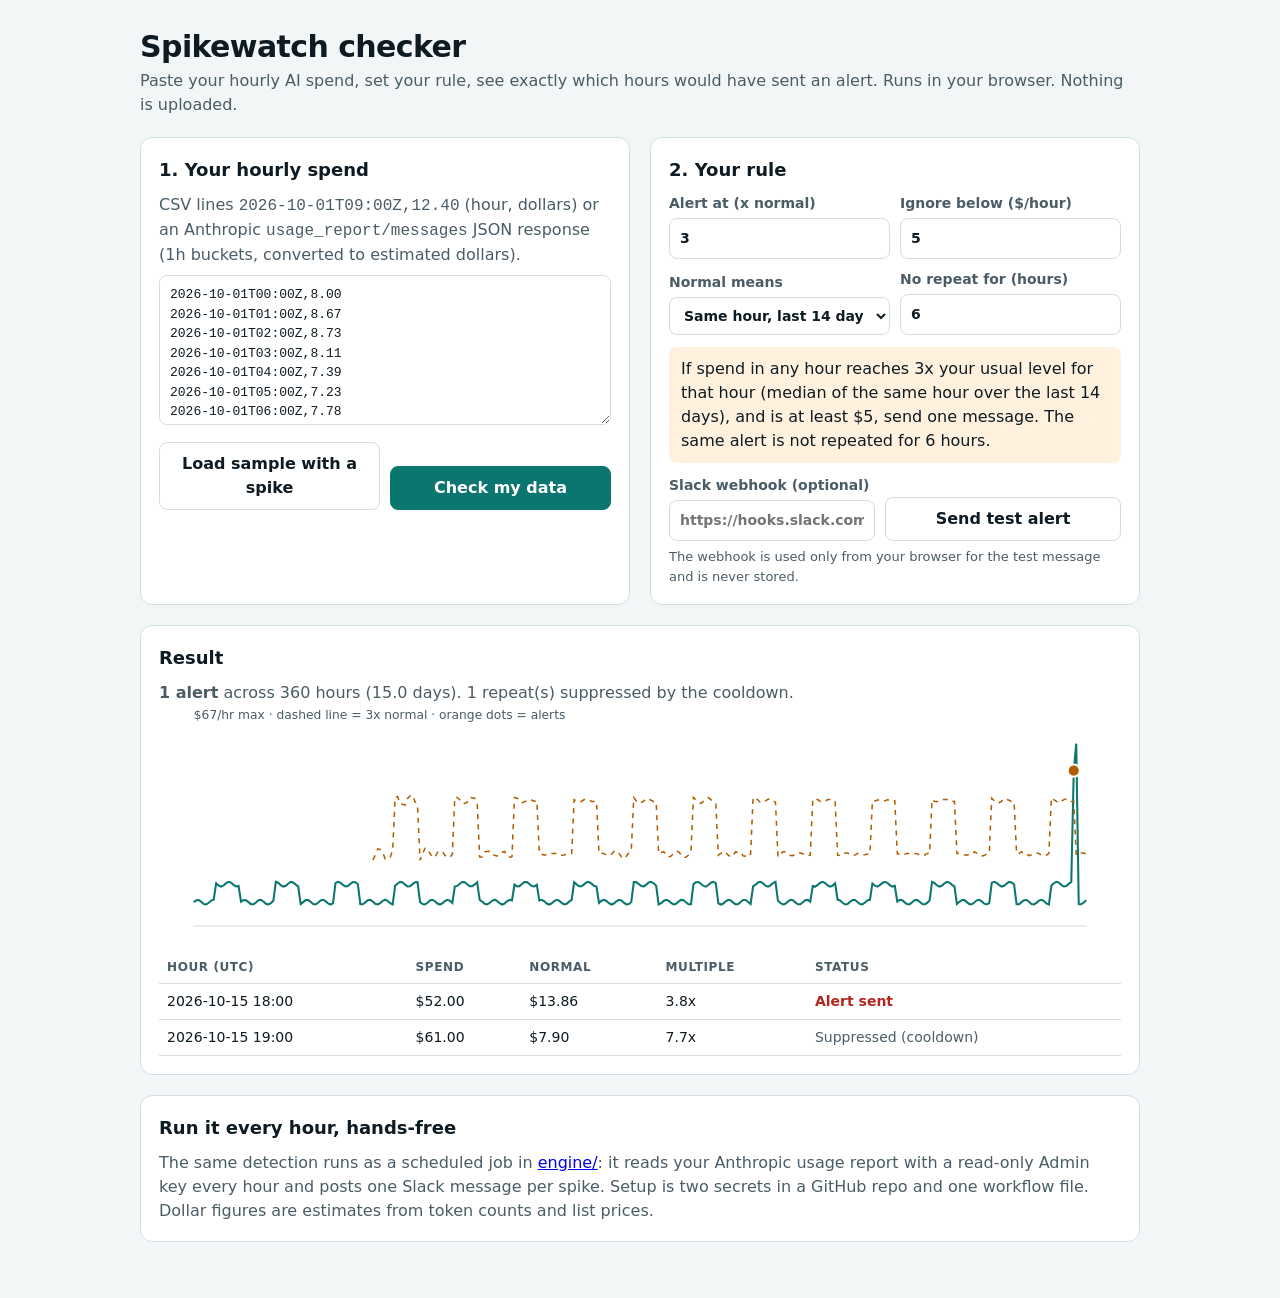
==== app/index.html @ 41490790 "Add initial HTML structure for Spikewatch checker" ====
<!doctype html><html lang="en"><head><meta charset="utf-8"><meta name="viewport" content="width=device-width,initial-scale=1">
<title>Spikewatch checker</title>
<style>
:root{--bg:#F2F6F7;--s:#fff;--ink:#0E1B22;--mut:#4A5C66;--line:#D3DEE2;--acc:#0A766F;--alr:#B25E00;--alb:#FFF1DD;--red:#B3261E}
*{box-sizing:border-box}body{margin:0;background:var(--bg);color:var(--ink);font:16px/1.5 system-ui,Segoe UI,Arial,sans-serif;padding:24px 16px 56px}
main{max-width:1000px;margin:0 auto;display:grid;gap:20px}h1{margin:0;font-size:30px;letter-spacing:-.02em}h2{margin:0 0 10px;font-size:18px}
p{margin:0}.mut{color:var(--mut)}.card{background:var(--s);border:1px solid var(--line);border-radius:12px;padding:18px}
.grid{display:grid;grid-template-columns:1fr 1fr;gap:20px}@media(max-width:760px){.grid{grid-template-columns:1fr}}
textarea,input,select{width:100%;font:inherit;padding:9px 10px;border:1px solid var(--line);border-radius:8px;background:#fff;color:var(--ink)}
textarea{height:150px;font-family:ui-monospace,Consolas,monospace;font-size:13px}label{display:grid;gap:4px;font-size:14px;color:var(--mut);font-weight:600}
.row{display:flex;gap:10px;flex-wrap:wrap;align-items:end}.row>*{flex:1;min-width:130px}
button{font:inherit;font-weight:700;padding:9px 14px;border-radius:8px;border:1px solid var(--acc);background:var(--acc);color:#fff;cursor:pointer}button.g{background:#fff;color:var(--ink);border-color:var(--line)}
.rule{background:var(--alb);border-radius:8px;padding:10px 12px}svg{width:100%;height:auto;display:block}
table{border-collapse:collapse;width:100%;font-size:14px}th,td{text-align:left;padding:7px 8px;border-bottom:1px solid var(--line)}th{color:var(--mut);font-size:12px;text-transform:uppercase;letter-spacing:.05em}.tw{overflow-x:auto}
.ok{color:var(--acc);font-weight:700}.bad{color:var(--red);font-weight:700}
</style></head><body><main>
<div><h1>Spikewatch checker</h1><p class="mut">Paste your hourly AI spend, set your rule, see exactly which hours would have sent an alert. Runs in your browser. Nothing is uploaded.</p></div>
<div class="grid">
<section class="card"><h2>1. Your hourly spend</h2>
<p class="mut" style="margin-bottom:8px">CSV lines <code>2026-10-01T09:00Z,12.40</code> (hour, dollars) or an Anthropic <code>usage_report/messages</code> JSON response (1h buckets, converted to estimated dollars).</p>
<textarea id="data" spellcheck="false"></textarea>
<div class="row" style="margin-top:10px"><button id="sample" class="g">Load sample with a spike</button><button id="run">Check my data</button></div><p id="msg" class="mut" style="margin-top:8px"></p></section>
<section class="card"><h2>2. Your rule</h2><div class="row">
<label>Alert at (x normal)<input id="mult" type="number" min="2" max="6" step="0.5" value="3"></label>
<label>Ignore below ($/hour)<input id="floor" type="number" min="0" step="1" value="5"></label></div>
<div class="row" style="margin-top:10px"><label>Normal means<select id="mode"><option value="sameHour">Same hour, last 14 days</option><option value="trailing24">Trailing 24 hours</option></select></label>
<label>No repeat for (hours)<input id="cool" type="number" min="1" max="48" value="6"></label></div>
<p id="rule" class="rule" style="margin-top:12px"></p>
<div class="row" style="margin-top:12px"><label>Slack webhook (optional)<input id="hook" placeholder="https://hooks.slack.com/services/..." autocomplete="off"></label><button id="test" class="g">Send test alert</button></div>
<p class="mut" style="font-size:13px;margin-top:6px">The webhook is used only from your browser for the test message and is never stored.</p><p id="hmsg" class="mut"></p></section></div>
<section class="card"><h2>Result</h2><p id="sum" class="mut">Load the sample or paste data to see the result.</p><div id="chart"></div><div class="tw"><table id="tbl"></table></div></section>
<section class="card"><h2>Run it every hour, hands-free</h2><p class="mut">The same detection runs as a scheduled job in <a href="https://github.com/shantanupatil-debug/spikewatch/tree/main/engine">engine/</a>: it reads your Anthropic usage report with a read-only Admin key every hour and posts one Slack message per spike. Setup is two secrets in a GitHub repo and one workflow file. Dollar figures are estimates from token counts and list prices.</p></section>
</main>
<script type="module">
import {detect,plainRule,alertText,usageToPoints} from "../engine/detect.mjs";
const $=id=>document.getElementById(id);
function sample(){const H=3600000,t0=Date.UTC(2026,9,1);const L=[];for(let i=0;i<15*24;i++){const h=i%24;let v=8+(h>=9&&h<=18?6:0)+Math.sin(i)*0.8;if(i===15*24-6)v=52;if(i===15*24-5)v=61;L.push(new Date(t0+i*H).toISOString().slice(0,16)+"Z,"+v.toFixed(2))}return L.join("\n")}
function parse(txt){txt=txt.trim();if(txt[0]==="{"||txt[0]==="["){const j=JSON.parse(txt);return usageToPoints(j.data?j:{data:j})}
 return txt.split(/\r?\n/).map(l=>l.trim()).filter(l=>/^\d/.test(l)).map(l=>{const [a,b]=l.split(/[,;\t]/);const t=Date.parse(a.trim());const v=parseFloat(b);if(isNaN(t)||isNaN(v))throw new Error("Cannot read line: "+l);return{t:Math.floor(t/3600000)*3600000,v}}).sort((x,y)=>x.t-y.t)}
const opts=()=>({mult:+$("mult").value||3,floor:+$("floor").value||0,mode:$("mode").value,cooldownH:+$("cool").value||6});
let rows=[];
function chart(){const W=940,H=240,p=34;if(!rows.length){$("chart").innerHTML="";return}
 const mx=Math.max(...rows.map(r=>r.v),1)*1.1,x=i=>p+i*(W-2*p)/Math.max(rows.length-1,1),y=v=>H-24-v/mx*(H-44);
 let s=`<svg viewBox="0 0 ${W} ${H}" role="img" aria-label="Hourly spend with alert hours marked"><line x1="${p}" y1="${H-24}" x2="${W-p}" y2="${H-24}" stroke="#D3DEE2"/>`;
 s+=`<polyline fill="none" stroke="#0A766F" stroke-width="2" points="${rows.map((r,i)=>x(i)+","+y(r.v)).join(" ")}"/>`;
 const bl=rows.map((r,i)=>r.baseline!==null?x(i)+","+y(r.baseline*opts().mult):null).filter(Boolean);if(bl.length)s+=`<polyline fill="none" stroke="#B25E00" stroke-dasharray="5 5" stroke-width="1.5" points="${bl.join(" ")}"/>`;
 rows.forEach((r,i)=>{if(r.alert)s+=`<circle cx="${x(i)}" cy="${y(r.v)}" r="6" fill="#B25E00" stroke="#fff" stroke-width="2"/>`});
 s+=`<text x="${p}" y="14" font-size="12" fill="#4A5C66">$${mx.toFixed(0)}/hr max · dashed line = ${opts().mult}x normal · orange dots = alerts</text>`;
 $("chart").innerHTML=s+"</svg>"}
function run(){try{const pts=parse($("data").value);if(pts.length<30)throw new Error("Need at least 30 hourly points (about 2 days). 14 days gives the best baseline.");
 const o=opts();rows=detect(pts,o);const al=rows.filter(r=>r.alert);
 $("sum").innerHTML=`<b>${al.length} alert${al.length===1?"":"s"}</b> across ${rows.length} hours (${(rows.length/24).toFixed(1)} days). ${rows.filter(r=>r.suppressed).length} repeat(s) suppressed by the cooldown.`;
 $("msg").textContent="";chart();
 $("tbl").innerHTML="<tr><th>Hour (UTC)</th><th>Spend</th><th>Normal</th><th>Multiple</th><th>Status</th></tr>"+(al.concat(rows.filter(r=>r.suppressed)).sort((a,b)=>a.t-b.t).map(r=>`<tr><td>${new Date(r.t).toISOString().slice(0,13).replace("T"," ")}:00</td><td>$${r.v.toFixed(2)}</td><td>$${r.baseline.toFixed(2)}</td><td>${r.ratio.toFixed(1)}x</td><td class="${r.alert?"bad":"mut"}">${r.alert?"Alert sent":"Suppressed (cooldown)"}</td></tr>`).join("")||"<tr><td colspan=5 class=ok>No spikes. Nothing would have been sent.</td></tr>");
 window.__last=al[al.length-1]||null}catch(e){$("msg").innerHTML='<span class="bad">'+e.message+"</span>"}}
function rule(){$("rule").textContent=plainRule(opts())}
$("sample").onclick=()=>{$("data").value=sample();run()};$("run").onclick=run;
["mult","floor","mode","cool"].forEach(id=>$(id).addEventListener("input",()=>{rule();if($("data").value.trim())run()}));
$("test").onclick=async()=>{const u=$("hook").value.trim();if(!/^https:\/\/hooks\.slack\.com\//.test(u)){$("hmsg").innerHTML='<span class="bad">Paste a Slack webhook URL that starts with https://hooks.slack.com/</span>';return}
 const r=window.__last||{t:Date.now(),v:41,baseline:12,ratio:41/12};const text="[TEST] "+alertText(r,opts());
 try{await fetch(u,{method:"POST",mode:"no-cors",headers:{"content-type":"text/plain"},body:JSON.stringify({text})});$("hmsg").innerHTML='<span class="ok">Test sent. Check your Slack channel.</span>'}catch(e){$("hmsg").innerHTML='<span class="bad">Could not send: '+e.message+"</span>"}};
rule();$("data").value=sample();run();
</script></body></html>
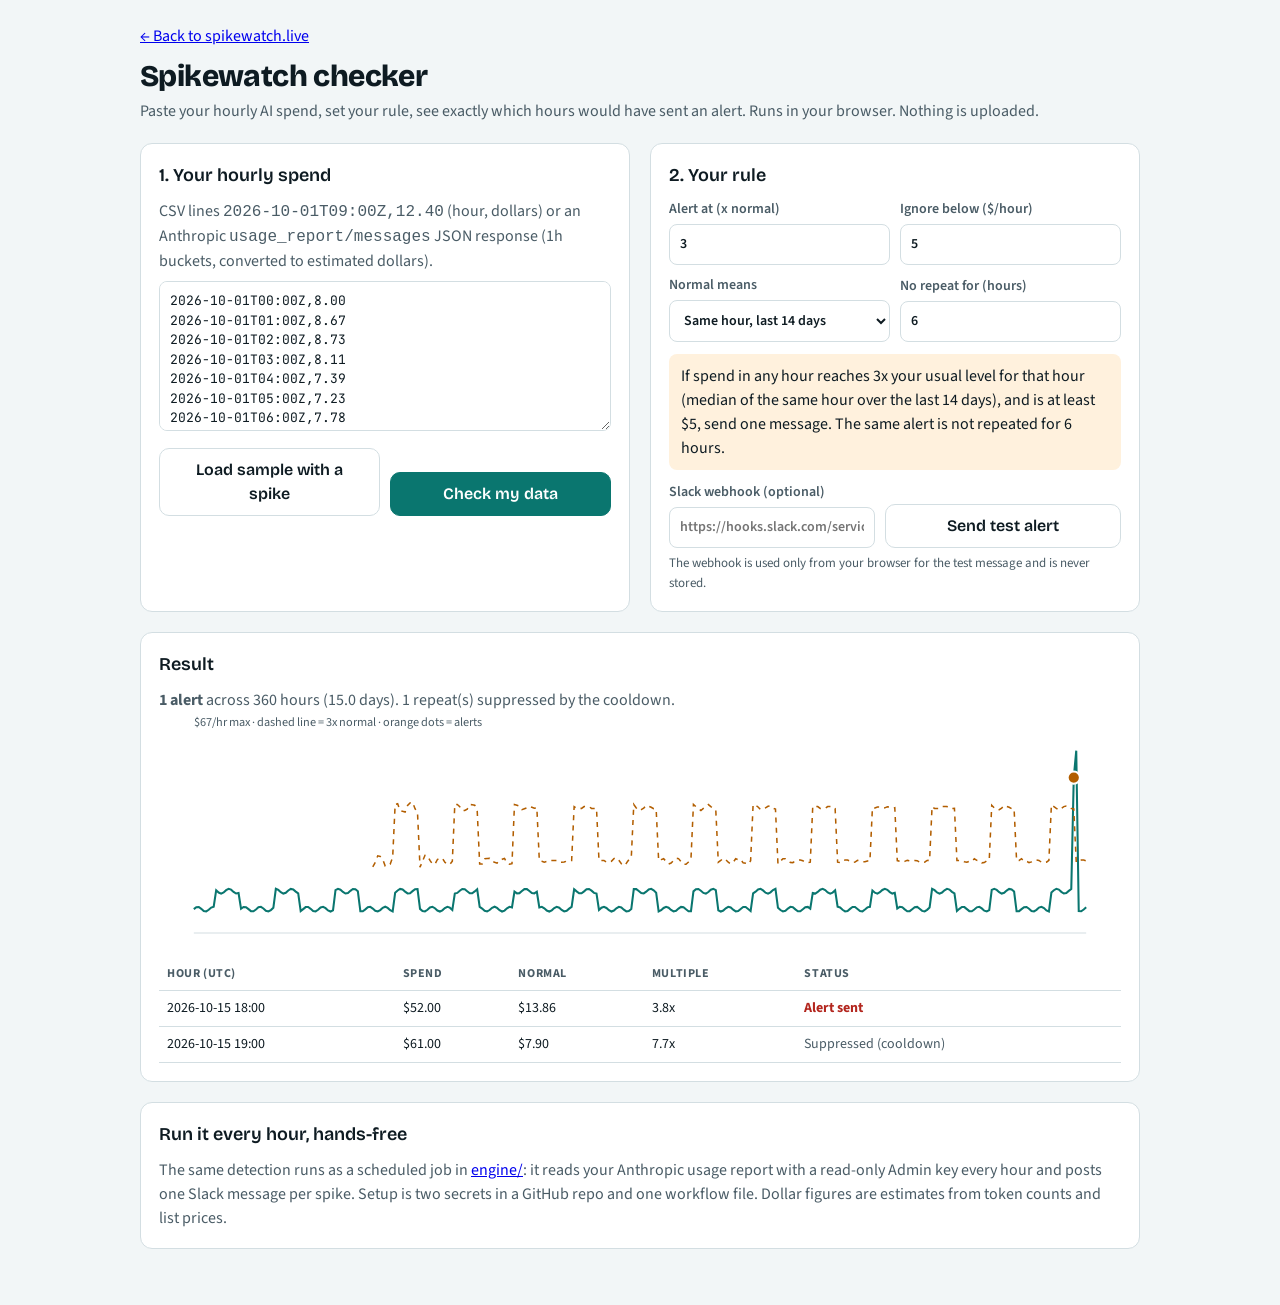
==== commit aed7755d: "Rename index.html.txt to app/index.html" ====
--- a/app/index.html
+++ b/app/index.html
@@ -1,20 +1,23 @@
 <!doctype html><html lang="en"><head><meta charset="utf-8"><meta name="viewport" content="width=device-width,initial-scale=1">
 <title>Spikewatch checker</title>
+<link rel="icon" href="data:image/svg+xml,%3Csvg xmlns='http://www.w3.org/2000/svg' viewBox='0 0 32 32'%3E%3Crect width='32' height='32' rx='7' fill='%230A766F'/%3E%3Cpolyline points='6,22 12,21 16,20 19,14 22,9 26,7' fill='none' stroke='white' stroke-width='2.5' stroke-linecap='round' stroke-linejoin='round'/%3E%3Ccircle cx='22' cy='9' r='2.6' fill='%23F2B24D'/%3E%3C/svg%3E">
+<link rel="preconnect" href="https://fonts.googleapis.com">
+<link rel="stylesheet" href="https://fonts.googleapis.com/css2?family=Bricolage+Grotesque:opsz,wght@12..96,600;12..96,800&family=Source+Sans+3:wght@400;600&family=JetBrains+Mono:wght@500&display=swap">
 <style>
 :root{--bg:#F2F6F7;--s:#fff;--ink:#0E1B22;--mut:#4A5C66;--line:#D3DEE2;--acc:#0A766F;--alr:#B25E00;--alb:#FFF1DD;--red:#B3261E}
-*{box-sizing:border-box}body{margin:0;background:var(--bg);color:var(--ink);font:16px/1.5 system-ui,Segoe UI,Arial,sans-serif;padding:24px 16px 56px}
-main{max-width:1000px;margin:0 auto;display:grid;gap:20px}h1{margin:0;font-size:30px;letter-spacing:-.02em}h2{margin:0 0 10px;font-size:18px}
+*{box-sizing:border-box}body{margin:0;background:var(--bg);color:var(--ink);font:16px/1.5 'Source Sans 3',system-ui,Segoe UI,Arial,sans-serif;padding:24px 16px 56px}
+main{max-width:1000px;margin:0 auto;display:grid;gap:20px}h1{margin:0;font-size:30px;letter-spacing:-.02em;font-family:'Bricolage Grotesque',system-ui,sans-serif;font-weight:800}h2{margin:0 0 10px;font-size:18px;font-family:'Bricolage Grotesque',system-ui,sans-serif;font-weight:600}
 p{margin:0}.mut{color:var(--mut)}.card{background:var(--s);border:1px solid var(--line);border-radius:12px;padding:18px}
 .grid{display:grid;grid-template-columns:1fr 1fr;gap:20px}@media(max-width:760px){.grid{grid-template-columns:1fr}}
 textarea,input,select{width:100%;font:inherit;padding:9px 10px;border:1px solid var(--line);border-radius:8px;background:#fff;color:var(--ink)}
-textarea{height:150px;font-family:ui-monospace,Consolas,monospace;font-size:13px}label{display:grid;gap:4px;font-size:14px;color:var(--mut);font-weight:600}
+textarea{height:150px;font-family:'JetBrains Mono',ui-monospace,Consolas,monospace;font-size:13px}label{display:grid;gap:4px;font-size:14px;color:var(--mut);font-weight:600}
 .row{display:flex;gap:10px;flex-wrap:wrap;align-items:end}.row>*{flex:1;min-width:130px}
-button{font:inherit;font-weight:700;padding:9px 14px;border-radius:8px;border:1px solid var(--acc);background:var(--acc);color:#fff;cursor:pointer}button.g{background:#fff;color:var(--ink);border-color:var(--line)}
+button{font:inherit;font-weight:600;font-family:'Bricolage Grotesque',system-ui,sans-serif;padding:9px 14px;border-radius:10px;border:1px solid var(--acc);background:var(--acc);color:#fff;cursor:pointer}button.g{background:#fff;color:var(--ink);border-color:var(--line)}
 .rule{background:var(--alb);border-radius:8px;padding:10px 12px}svg{width:100%;height:auto;display:block}
 table{border-collapse:collapse;width:100%;font-size:14px}th,td{text-align:left;padding:7px 8px;border-bottom:1px solid var(--line)}th{color:var(--mut);font-size:12px;text-transform:uppercase;letter-spacing:.05em}.tw{overflow-x:auto}
 .ok{color:var(--acc);font-weight:700}.bad{color:var(--red);font-weight:700}
 </style></head><body><main>
-<div><h1>Spikewatch checker</h1><p class="mut">Paste your hourly AI spend, set your rule, see exactly which hours would have sent an alert. Runs in your browser. Nothing is uploaded.</p></div>
+<div><p class="mut" style="margin-bottom:6px"><a href="/">&larr; Back to spikewatch.live</a></p><h1>Spikewatch checker</h1><p class="mut">Paste your hourly AI spend, set your rule, see exactly which hours would have sent an alert. Runs in your browser. Nothing is uploaded.</p></div>
 <div class="grid">
 <section class="card"><h2>1. Your hourly spend</h2>
 <p class="mut" style="margin-bottom:8px">CSV lines <code>2026-10-01T09:00Z,12.40</code> (hour, dollars) or an Anthropic <code>usage_report/messages</code> JSON response (1h buckets, converted to estimated dollars).</p>
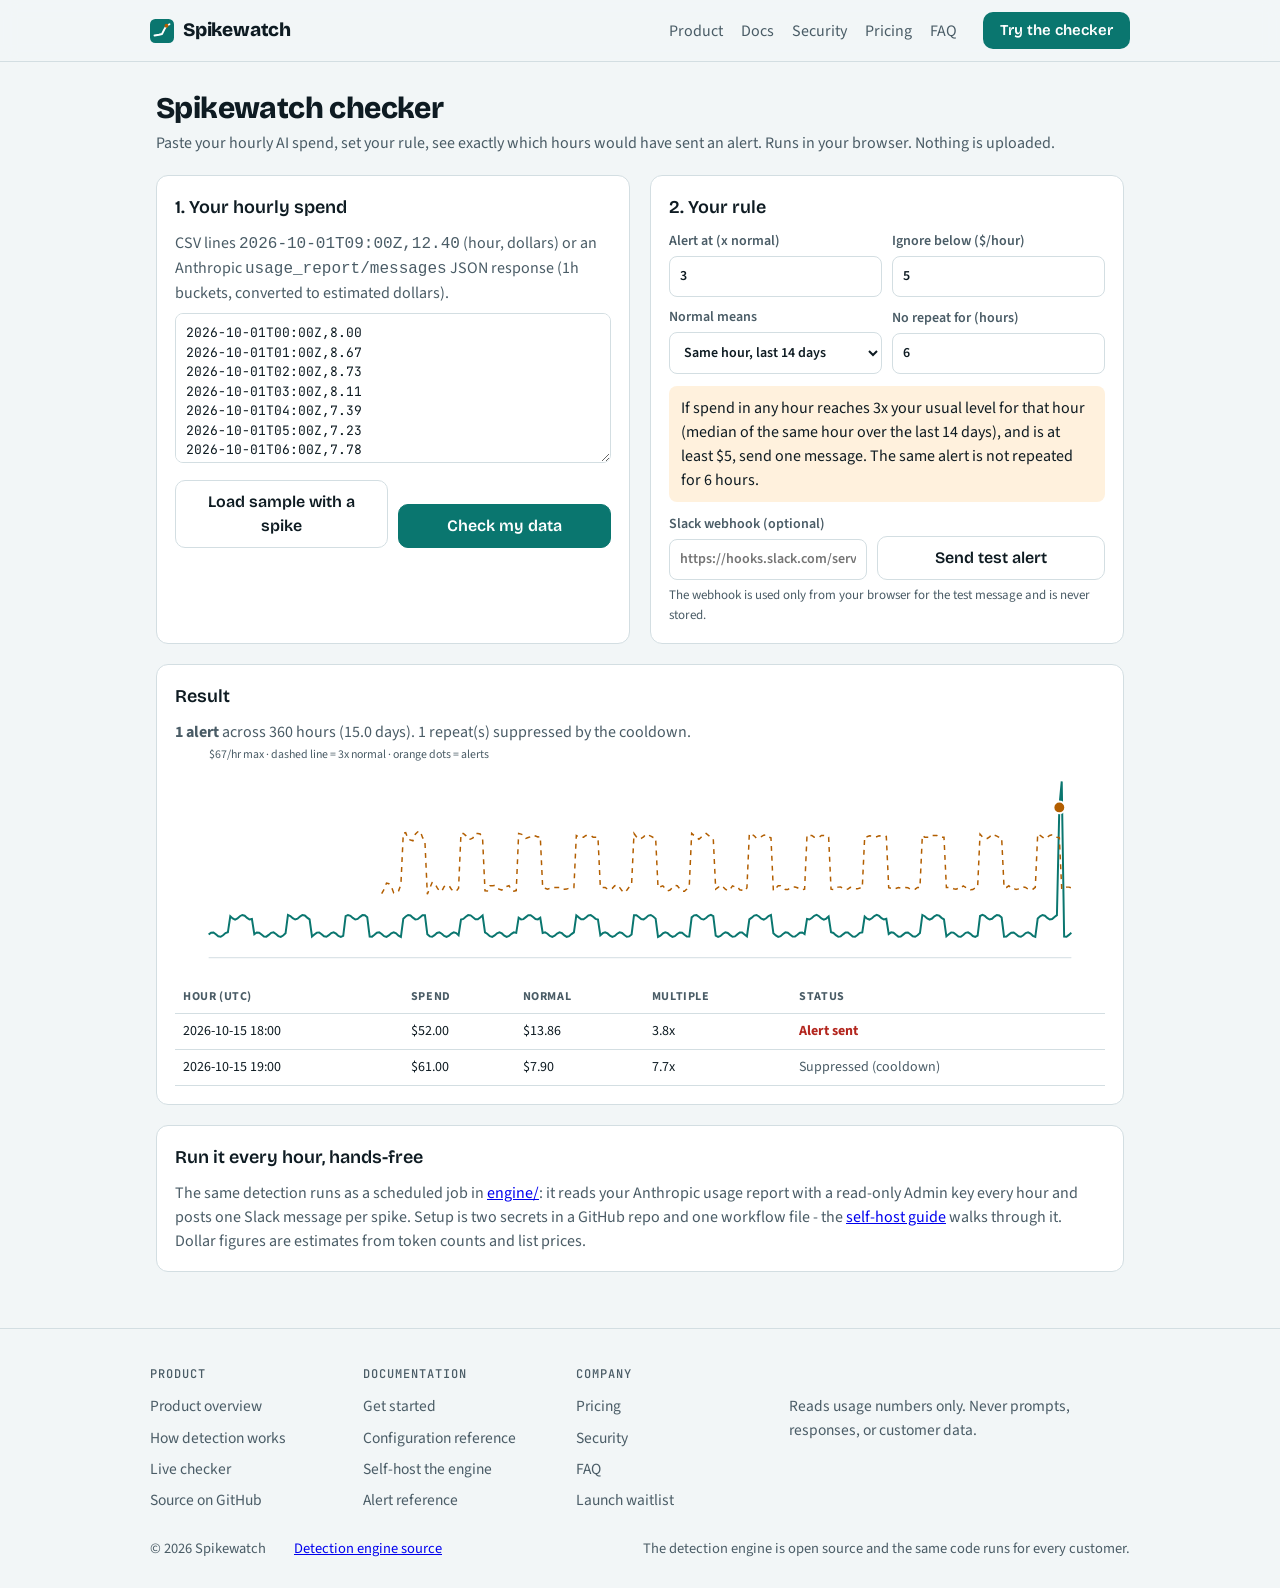
==== commit 2edabe8e: "Add files via upload" ====
--- a/app/index.html
+++ b/app/index.html
@@ -1,12 +1,13 @@
 <!doctype html><html lang="en"><head><meta charset="utf-8"><meta name="viewport" content="width=device-width,initial-scale=1">
 <title>Spikewatch checker</title>
+<script>(function(c,l,a,r,i,t,y){c[a]=c[a]||function(){(c[a].q=c[a].q||[]).push(arguments)};t=l.createElement(r);t.async=1;t.src="https://www.clarity.ms/tag/"+i;y=l.getElementsByTagName(r)[0];y.parentNode.insertBefore(t,y);})(window,document,"clarity","script","yyytszxnjq");</script>
 <link rel="icon" href="data:image/svg+xml,%3Csvg xmlns='http://www.w3.org/2000/svg' viewBox='0 0 32 32'%3E%3Crect width='32' height='32' rx='7' fill='%230A766F'/%3E%3Cpolyline points='6,22 12,21 16,20 19,14 22,9 26,7' fill='none' stroke='white' stroke-width='2.5' stroke-linecap='round' stroke-linejoin='round'/%3E%3Ccircle cx='22' cy='9' r='2.6' fill='%23F2B24D'/%3E%3C/svg%3E">
 <link rel="preconnect" href="https://fonts.googleapis.com">
 <link rel="stylesheet" href="https://fonts.googleapis.com/css2?family=Bricolage+Grotesque:opsz,wght@12..96,600;12..96,800&family=Source+Sans+3:wght@400;600&family=JetBrains+Mono:wght@500&display=swap">
 <style>
 :root{--bg:#F2F6F7;--s:#fff;--ink:#0E1B22;--mut:#4A5C66;--line:#D3DEE2;--acc:#0A766F;--alr:#B25E00;--alb:#FFF1DD;--red:#B3261E}
-*{box-sizing:border-box}body{margin:0;background:var(--bg);color:var(--ink);font:16px/1.5 'Source Sans 3',system-ui,Segoe UI,Arial,sans-serif;padding:24px 16px 56px}
-main{max-width:1000px;margin:0 auto;display:grid;gap:20px}h1{margin:0;font-size:30px;letter-spacing:-.02em;font-family:'Bricolage Grotesque',system-ui,sans-serif;font-weight:800}h2{margin:0 0 10px;font-size:18px;font-family:'Bricolage Grotesque',system-ui,sans-serif;font-weight:600}
+*{box-sizing:border-box}body{margin:0;background:var(--bg);color:var(--ink);font:16px/1.5 'Source Sans 3',system-ui,Segoe UI,Arial,sans-serif}
+main{max-width:1000px;margin:0 auto;display:grid;gap:20px;padding:24px 16px 56px}h1{margin:0;font-size:30px;letter-spacing:-.02em;font-family:'Bricolage Grotesque',system-ui,sans-serif;font-weight:800}h2{margin:0 0 10px;font-size:18px;font-family:'Bricolage Grotesque',system-ui,sans-serif;font-weight:600}
 p{margin:0}.mut{color:var(--mut)}.card{background:var(--s);border:1px solid var(--line);border-radius:12px;padding:18px}
 .grid{display:grid;grid-template-columns:1fr 1fr;gap:20px}@media(max-width:760px){.grid{grid-template-columns:1fr}}
 textarea,input,select{width:100%;font:inherit;padding:9px 10px;border:1px solid var(--line);border-radius:8px;background:#fff;color:var(--ink)}
@@ -16,8 +17,45 @@
 .rule{background:var(--alb);border-radius:8px;padding:10px 12px}svg{width:100%;height:auto;display:block}
 table{border-collapse:collapse;width:100%;font-size:14px}th,td{text-align:left;padding:7px 8px;border-bottom:1px solid var(--line)}th{color:var(--mut);font-size:12px;text-transform:uppercase;letter-spacing:.05em}.tw{overflow-x:auto}
 .ok{color:var(--acc);font-weight:700}.bad{color:var(--red);font-weight:700}
-</style></head><body><main>
-<div><p class="mut" style="margin-bottom:6px"><a href="/">&larr; Back to spikewatch.live</a></p><h1>Spikewatch checker</h1><p class="mut">Paste your hourly AI spend, set your rule, see exactly which hours would have sent an alert. Runs in your browser. Nothing is uploaded.</p></div>
+
+:root{--surface:#fff;--muted:#4A5C66;--accent:#0A766F;--accent-ink:#fff;--alert:#B25E00;--alert-bg:#FFF1DD;
+--display:'Bricolage Grotesque','Segoe UI',Arial,sans-serif;--body:'Source Sans 3','Segoe UI',Arial,sans-serif;--mono:'JetBrains Mono',Consolas,monospace}
+.nav{position:sticky;top:0;z-index:20;background:color-mix(in srgb,var(--bg) 88%,transparent);backdrop-filter:blur(8px);border-bottom:1px solid var(--line)}
+.nav-inner{max-width:1020px;margin:0 auto;padding:12px 20px;display:flex;align-items:center;gap:20px}
+.brand{display:flex;align-items:center;gap:9px;font-family:var(--display);font-weight:800;font-size:19px;letter-spacing:-.01em;color:var(--ink);text-decoration:none;flex:none}
+.brand svg{display:block}
+.nav-links{display:flex;gap:18px;margin-left:auto;font-size:16px;align-items:center}
+.nav-links a{color:var(--muted);text-decoration:none;white-space:nowrap}
+.nav-links a:hover{color:var(--ink)}
+.nav-cta{margin-left:6px}
+@media (max-width:860px){.nav-inner{flex-wrap:wrap;gap:10px 14px;padding-bottom:0}.nav-cta{margin-left:auto;margin-bottom:10px}.nav-links{order:3;width:100%;margin-left:0;overflow-x:auto;gap:16px;padding:2px 0 10px;scrollbar-width:none}.nav-links::-webkit-scrollbar{display:none}}
+.btn{display:inline-block;font-family:var(--display);font-weight:600;font-size:17px;line-height:1;padding:14px 22px;border-radius:10px;text-decoration:none;border:1px solid transparent;white-space:nowrap}
+.btn-primary{background:var(--accent);color:var(--accent-ink)}
+.btn-sm{padding:10px 16px;font-size:15px}
+footer{border-top:1px solid var(--line)}
+.foot-cols{max-width:1020px;margin:0 auto;padding:36px 20px 8px;display:grid;grid-template-columns:repeat(3,minmax(0,1fr)) auto;gap:28px}
+.foot-col{display:flex;flex-direction:column;gap:8px;font-size:15.5px}
+.foot-col b{font-family:var(--mono);font-size:12px;letter-spacing:.08em;text-transform:uppercase;color:var(--muted);font-weight:500;margin-bottom:4px}
+.foot-col a{color:var(--muted);text-decoration:none}
+.foot-col a:hover{color:var(--ink)}
+.foot-inner{max-width:1020px;margin:0 auto;padding:18px 20px 28px;display:flex;gap:8px 28px;flex-wrap:wrap;align-items:center;color:var(--muted);font-size:14.5px}
+.foot-inner .right{margin-left:auto;max-width:34em}
+.mut2{color:var(--muted);font-size:15px}
+@media (max-width:860px){.foot-cols{grid-template-columns:1fr 1fr}}
+</style></head><body>
+<nav class="nav"><div class="nav-inner">
+<a class="brand" href="/"><svg width="24" height="24" viewBox="0 0 32 32" aria-hidden="true"><rect width="32" height="32" rx="7" fill="var(--accent)"/><polyline points="6,22 12,21 16,20 19,14 22,9 26,7" fill="none" stroke="var(--accent-ink)" stroke-width="2.5" stroke-linecap="round" stroke-linejoin="round"/><circle cx="22" cy="9" r="2.6" fill="var(--alert)"/></svg>Spikewatch</a>
+<div class="nav-links">
+<a href="/product.html">Product</a>
+<a href="/docs.html">Docs</a>
+<a href="/security.html">Security</a>
+<a href="/pricing.html">Pricing</a>
+<a href="/faq.html">FAQ</a>
+</div>
+<a class="btn btn-primary btn-sm nav-cta" href="/app/">Try the checker</a>
+</div></nav>
+<main>
+<div><h1>Spikewatch checker</h1><p class="mut">Paste your hourly AI spend, set your rule, see exactly which hours would have sent an alert. Runs in your browser. Nothing is uploaded.</p></div>
 <div class="grid">
 <section class="card"><h2>1. Your hourly spend</h2>
 <p class="mut" style="margin-bottom:8px">CSV lines <code>2026-10-01T09:00Z,12.40</code> (hour, dollars) or an Anthropic <code>usage_report/messages</code> JSON response (1h buckets, converted to estimated dollars).</p>
@@ -32,7 +70,7 @@
 <div class="row" style="margin-top:12px"><label>Slack webhook (optional)<input id="hook" placeholder="https://hooks.slack.com/services/..." autocomplete="off"></label><button id="test" class="g">Send test alert</button></div>
 <p class="mut" style="font-size:13px;margin-top:6px">The webhook is used only from your browser for the test message and is never stored.</p><p id="hmsg" class="mut"></p></section></div>
 <section class="card"><h2>Result</h2><p id="sum" class="mut">Load the sample or paste data to see the result.</p><div id="chart"></div><div class="tw"><table id="tbl"></table></div></section>
-<section class="card"><h2>Run it every hour, hands-free</h2><p class="mut">The same detection runs as a scheduled job in <a href="https://github.com/shantanupatil-debug/spikewatch/tree/main/engine">engine/</a>: it reads your Anthropic usage report with a read-only Admin key every hour and posts one Slack message per spike. Setup is two secrets in a GitHub repo and one workflow file. Dollar figures are estimates from token counts and list prices.</p></section>
+<section class="card"><h2>Run it every hour, hands-free</h2><p class="mut">The same detection runs as a scheduled job in <a href="https://github.com/shantanupatil-debug/spikewatch/tree/main/engine">engine/</a>: it reads your Anthropic usage report with a read-only Admin key every hour and posts one Slack message per spike. Setup is two secrets in a GitHub repo and one workflow file - the <a href="/docs.html#self-host">self-host guide</a> walks through it. Dollar figures are estimates from token counts and list prices.</p></section>
 </main>
 <script type="module">
 import {detect,plainRule,alertText,usageToPoints} from "../engine/detect.mjs";
@@ -63,4 +101,32 @@
  const r=window.__last||{t:Date.now(),v:41,baseline:12,ratio:41/12};const text="[TEST] "+alertText(r,opts());
  try{await fetch(u,{method:"POST",mode:"no-cors",headers:{"content-type":"text/plain"},body:JSON.stringify({text})});$("hmsg").innerHTML='<span class="ok">Test sent. Check your Slack channel.</span>'}catch(e){$("hmsg").innerHTML='<span class="bad">Could not send: '+e.message+"</span>"}};
 rule();$("data").value=sample();run();
-</script></body></html>
+</script><footer>
+<div class="foot-cols">
+<div class="foot-col"><b>Product</b>
+<a href="/product.html">Product overview</a>
+<a href="/product.html#detection">How detection works</a>
+<a href="/app/">Live checker</a>
+<a href="https://github.com/shantanupatil-debug/spikewatch">Source on GitHub</a>
+</div>
+<div class="foot-col"><b>Documentation</b>
+<a href="/docs.html#get-started">Get started</a>
+<a href="/docs.html#configuration">Configuration reference</a>
+<a href="/docs.html#self-host">Self-host the engine</a>
+<a href="/docs.html#alert-reference">Alert reference</a>
+</div>
+<div class="foot-col"><b>Company</b>
+<a href="/pricing.html">Pricing</a>
+<a href="/security.html">Security</a>
+<a href="/faq.html">FAQ</a>
+<a href="https://docs.google.com/forms/d/1lK39TgekgINDJVpIVqImyzUDlWx6z58S6so2qZZEIys/viewform">Launch waitlist</a>
+</div>
+<div class="foot-col"><b>&nbsp;</b><span class="mut small" style="max-width:22em">Reads usage numbers only. Never prompts, responses, or customer data.</span></div>
+</div>
+<div class="foot-inner">
+<span>© 2026 Spikewatch</span>
+<a href="https://github.com/shantanupatil-debug/spikewatch/tree/main/engine">Detection engine source</a>
+<span class="right">The detection engine is open source and the same code runs for every customer.</span>
+</div>
+</footer>
+</body></html>
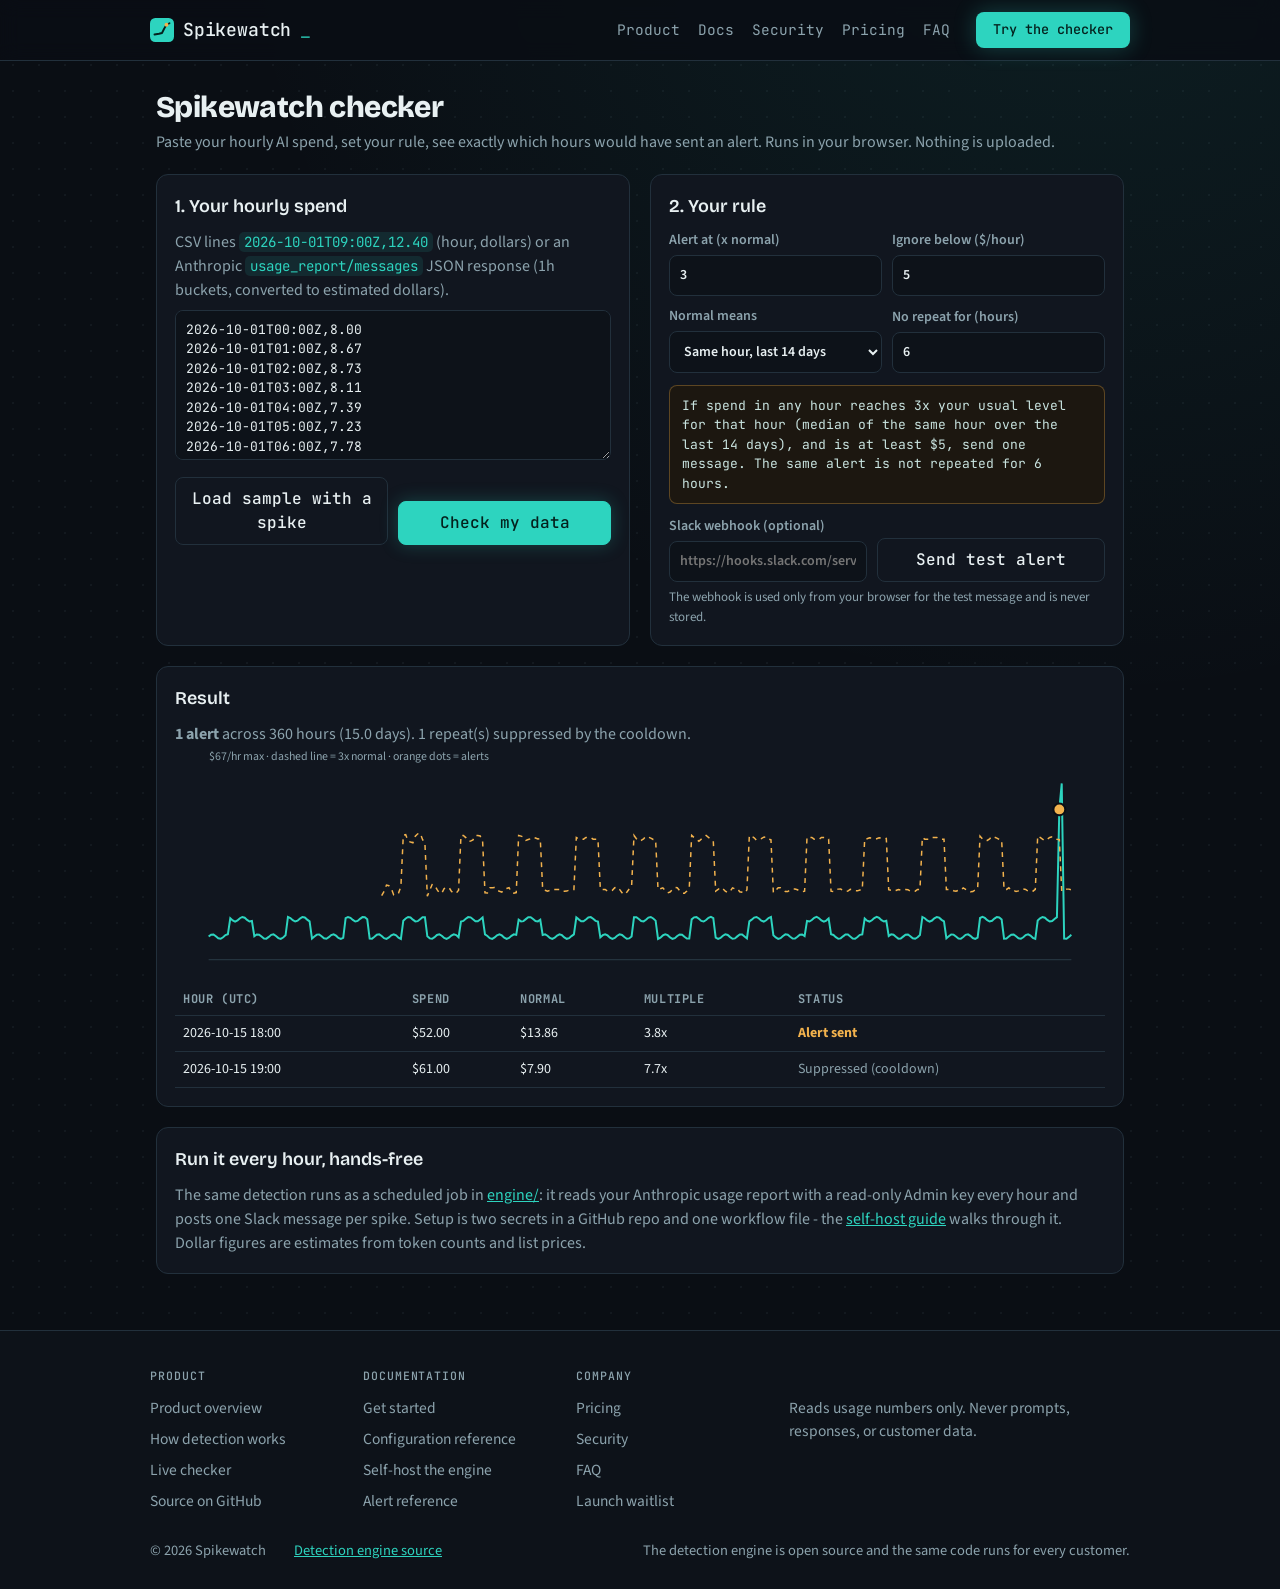
==== commit 182c5abb: "Rename index.html to app/index.html" ====
--- a/app/index.html
+++ b/app/index.html
@@ -5,7 +5,6 @@
 <link rel="preconnect" href="https://fonts.googleapis.com">
 <link rel="stylesheet" href="https://fonts.googleapis.com/css2?family=Bricolage+Grotesque:opsz,wght@12..96,600;12..96,800&family=Source+Sans+3:wght@400;600&family=JetBrains+Mono:wght@500&display=swap">
 <style>
-:root{--bg:#F2F6F7;--s:#fff;--ink:#0E1B22;--mut:#4A5C66;--line:#D3DEE2;--acc:#0A766F;--alr:#B25E00;--alb:#FFF1DD;--red:#B3261E}
 *{box-sizing:border-box}body{margin:0;background:var(--bg);color:var(--ink);font:16px/1.5 'Source Sans 3',system-ui,Segoe UI,Arial,sans-serif}
 main{max-width:1000px;margin:0 auto;display:grid;gap:20px;padding:24px 16px 56px}h1{margin:0;font-size:30px;letter-spacing:-.02em;font-family:'Bricolage Grotesque',system-ui,sans-serif;font-weight:800}h2{margin:0 0 10px;font-size:18px;font-family:'Bricolage Grotesque',system-ui,sans-serif;font-weight:600}
 p{margin:0}.mut{color:var(--mut)}.card{background:var(--s);border:1px solid var(--line);border-radius:12px;padding:18px}
@@ -18,29 +17,43 @@
 table{border-collapse:collapse;width:100%;font-size:14px}th,td{text-align:left;padding:7px 8px;border-bottom:1px solid var(--line)}th{color:var(--mut);font-size:12px;text-transform:uppercase;letter-spacing:.05em}.tw{overflow-x:auto}
 .ok{color:var(--acc);font-weight:700}.bad{color:var(--red);font-weight:700}
 
-:root{--surface:#fff;--muted:#4A5C66;--accent:#0A766F;--accent-ink:#fff;--alert:#B25E00;--alert-bg:#FFF1DD;
+:root{--bg:#0A0E14;--s:#11161F;--ink:#E8F0F2;--mut:#8CA3AD;--line:#22303C;--acc:#2DD4BF;--alr:#F2B24D;--alb:#1C1710;--red:#F2B24D;--surface:#11161F;--surface2:#0D1219;--muted:#8CA3AD;--accent:#2DD4BF;--accent-ink:#04211D;--alert:#F2B24D;--alert-bg:#1C1710;--green:#3FB950;
 --display:'Bricolage Grotesque','Segoe UI',Arial,sans-serif;--body:'Source Sans 3','Segoe UI',Arial,sans-serif;--mono:'JetBrains Mono',Consolas,monospace}
-.nav{position:sticky;top:0;z-index:20;background:color-mix(in srgb,var(--bg) 88%,transparent);backdrop-filter:blur(8px);border-bottom:1px solid var(--line)}
+body{background:#0A0E14;background-image:radial-gradient(circle at 85% -10%,rgba(45,212,191,.09),transparent 42%),radial-gradient(rgba(140,163,173,.07) 1px,transparent 1px);background-size:auto,26px 26px;color-scheme:dark}
+.card{background:#11161F;border-color:#22303C}
+textarea,input,select{background:#0D1219;border-color:#22303C;color:#E8F0F2}
+textarea:focus,input:focus,select:focus{outline:none;border-color:#2DD4BF}
+button{font-family:'JetBrains Mono',Consolas,monospace;font-weight:500;border-radius:8px;background:#2DD4BF;border-color:#2DD4BF;color:#04211D;box-shadow:0 0 18px rgba(45,212,191,.25)}
+button.g{background:#11161F;color:#E8F0F2;border-color:#22303C;box-shadow:none}
+button.g:hover{border-color:#2DD4BF}
+.rule{background:#1C1710;border:1px solid rgba(242,178,77,.3);border-radius:8px;color:#C9E4E0;font-family:'JetBrains Mono',Consolas,monospace;font-size:13px}
+table{background:#11161F}th{color:#8CA3AD;font-family:'JetBrains Mono',Consolas,monospace}th,td{border-bottom-color:#22303C}
+.ok{color:#3FB950}.bad{color:#F2B24D}
+a{color:#2DD4BF}
+code{background:rgba(45,212,191,.1);color:#2DD4BF;border-radius:5px;padding:1px 5px;font-family:'JetBrains Mono',Consolas,monospace;font-size:.88em}
+.nav{position:sticky;top:0;z-index:20;background:rgba(10,14,20,.85);backdrop-filter:blur(10px);border-bottom:1px solid #22303C}
 .nav-inner{max-width:1020px;margin:0 auto;padding:12px 20px;display:flex;align-items:center;gap:20px}
-.brand{display:flex;align-items:center;gap:9px;font-family:var(--display);font-weight:800;font-size:19px;letter-spacing:-.01em;color:var(--ink);text-decoration:none;flex:none}
+.brand{display:flex;align-items:center;gap:9px;font-family:'JetBrains Mono',Consolas,monospace;font-weight:500;font-size:18px;letter-spacing:-.01em;color:#E8F0F2;text-decoration:none;flex:none}
 .brand svg{display:block}
-.nav-links{display:flex;gap:18px;margin-left:auto;font-size:16px;align-items:center}
-.nav-links a{color:var(--muted);text-decoration:none;white-space:nowrap}
-.nav-links a:hover{color:var(--ink)}
+.brand::after{content:"_";color:#2DD4BF;animation:blink 1.4s steps(1) infinite;font-weight:400}
+@keyframes blink{50%{opacity:0}}
+.nav-links{display:flex;gap:18px;margin-left:auto;font-size:16px;align-items:center;font-family:'JetBrains Mono',Consolas,monospace}
+.nav-links a{color:#8CA3AD;text-decoration:none;white-space:nowrap;font-size:14.5px}
+.nav-links a:hover{color:#E8F0F2}
 .nav-cta{margin-left:6px}
 @media (max-width:860px){.nav-inner{flex-wrap:wrap;gap:10px 14px;padding-bottom:0}.nav-cta{margin-left:auto;margin-bottom:10px}.nav-links{order:3;width:100%;margin-left:0;overflow-x:auto;gap:16px;padding:2px 0 10px;scrollbar-width:none}.nav-links::-webkit-scrollbar{display:none}}
-.btn{display:inline-block;font-family:var(--display);font-weight:600;font-size:17px;line-height:1;padding:14px 22px;border-radius:10px;text-decoration:none;border:1px solid transparent;white-space:nowrap}
-.btn-primary{background:var(--accent);color:var(--accent-ink)}
-.btn-sm{padding:10px 16px;font-size:15px}
-footer{border-top:1px solid var(--line)}
+.btn{display:inline-block;font-family:'JetBrains Mono',Consolas,monospace;font-weight:500;font-size:15px;line-height:1;padding:14px 22px;border-radius:8px;text-decoration:none;border:1px solid transparent;white-space:nowrap}
+.btn-primary{background:#2DD4BF;color:#04211D;box-shadow:0 0 22px rgba(45,212,191,.28)}
+.btn-sm{padding:10px 16px;font-size:13.5px}
+footer{border-top:1px solid #22303C;background:#0D1219}
 .foot-cols{max-width:1020px;margin:0 auto;padding:36px 20px 8px;display:grid;grid-template-columns:repeat(3,minmax(0,1fr)) auto;gap:28px}
 .foot-col{display:flex;flex-direction:column;gap:8px;font-size:15.5px}
-.foot-col b{font-family:var(--mono);font-size:12px;letter-spacing:.08em;text-transform:uppercase;color:var(--muted);font-weight:500;margin-bottom:4px}
-.foot-col a{color:var(--muted);text-decoration:none}
-.foot-col a:hover{color:var(--ink)}
-.foot-inner{max-width:1020px;margin:0 auto;padding:18px 20px 28px;display:flex;gap:8px 28px;flex-wrap:wrap;align-items:center;color:var(--muted);font-size:14.5px}
+.foot-col b{font-family:'JetBrains Mono',Consolas,monospace;font-size:11.5px;letter-spacing:.08em;text-transform:uppercase;color:#8CA3AD;font-weight:500;margin-bottom:4px}
+.foot-col a{color:#8CA3AD;text-decoration:none}
+.foot-col a:hover{color:#2DD4BF}
+.foot-inner{max-width:1020px;margin:0 auto;padding:18px 20px 28px;display:flex;gap:8px 28px;flex-wrap:wrap;align-items:center;color:#8CA3AD;font-size:14.5px}
 .foot-inner .right{margin-left:auto;max-width:34em}
-.mut2{color:var(--muted);font-size:15px}
+.mut2{color:#8CA3AD;font-size:15px}
 @media (max-width:860px){.foot-cols{grid-template-columns:1fr 1fr}}
 </style></head><body>
 <nav class="nav"><div class="nav-inner">
@@ -82,11 +95,11 @@
 let rows=[];
 function chart(){const W=940,H=240,p=34;if(!rows.length){$("chart").innerHTML="";return}
  const mx=Math.max(...rows.map(r=>r.v),1)*1.1,x=i=>p+i*(W-2*p)/Math.max(rows.length-1,1),y=v=>H-24-v/mx*(H-44);
- let s=`<svg viewBox="0 0 ${W} ${H}" role="img" aria-label="Hourly spend with alert hours marked"><line x1="${p}" y1="${H-24}" x2="${W-p}" y2="${H-24}" stroke="#D3DEE2"/>`;
- s+=`<polyline fill="none" stroke="#0A766F" stroke-width="2" points="${rows.map((r,i)=>x(i)+","+y(r.v)).join(" ")}"/>`;
- const bl=rows.map((r,i)=>r.baseline!==null?x(i)+","+y(r.baseline*opts().mult):null).filter(Boolean);if(bl.length)s+=`<polyline fill="none" stroke="#B25E00" stroke-dasharray="5 5" stroke-width="1.5" points="${bl.join(" ")}"/>`;
- rows.forEach((r,i)=>{if(r.alert)s+=`<circle cx="${x(i)}" cy="${y(r.v)}" r="6" fill="#B25E00" stroke="#fff" stroke-width="2"/>`});
- s+=`<text x="${p}" y="14" font-size="12" fill="#4A5C66">$${mx.toFixed(0)}/hr max · dashed line = ${opts().mult}x normal · orange dots = alerts</text>`;
+ let s=`<svg viewBox="0 0 ${W} ${H}" role="img" aria-label="Hourly spend with alert hours marked"><line x1="${p}" y1="${H-24}" x2="${W-p}" y2="${H-24}" stroke="#2A3B47"/>`;
+ s+=`<polyline fill="none" stroke="#2DD4BF" stroke-width="2" points="${rows.map((r,i)=>x(i)+","+y(r.v)).join(" ")}"/>`;
+ const bl=rows.map((r,i)=>r.baseline!==null?x(i)+","+y(r.baseline*opts().mult):null).filter(Boolean);if(bl.length)s+=`<polyline fill="none" stroke="#F2B24D" stroke-dasharray="5 5" stroke-width="1.5" points="${bl.join(" ")}"/>`;
+ rows.forEach((r,i)=>{if(r.alert)s+=`<circle cx="${x(i)}" cy="${y(r.v)}" r="6" fill="#F2B24D" stroke="#0A0E14" stroke-width="2"/>`});
+ s+=`<text x="${p}" y="14" font-size="12" fill="#8CA3AD">$${mx.toFixed(0)}/hr max · dashed line = ${opts().mult}x normal · orange dots = alerts</text>`;
  $("chart").innerHTML=s+"</svg>"}
 function run(){try{const pts=parse($("data").value);if(pts.length<30)throw new Error("Need at least 30 hourly points (about 2 days). 14 days gives the best baseline.");
  const o=opts();rows=detect(pts,o);const al=rows.filter(r=>r.alert);
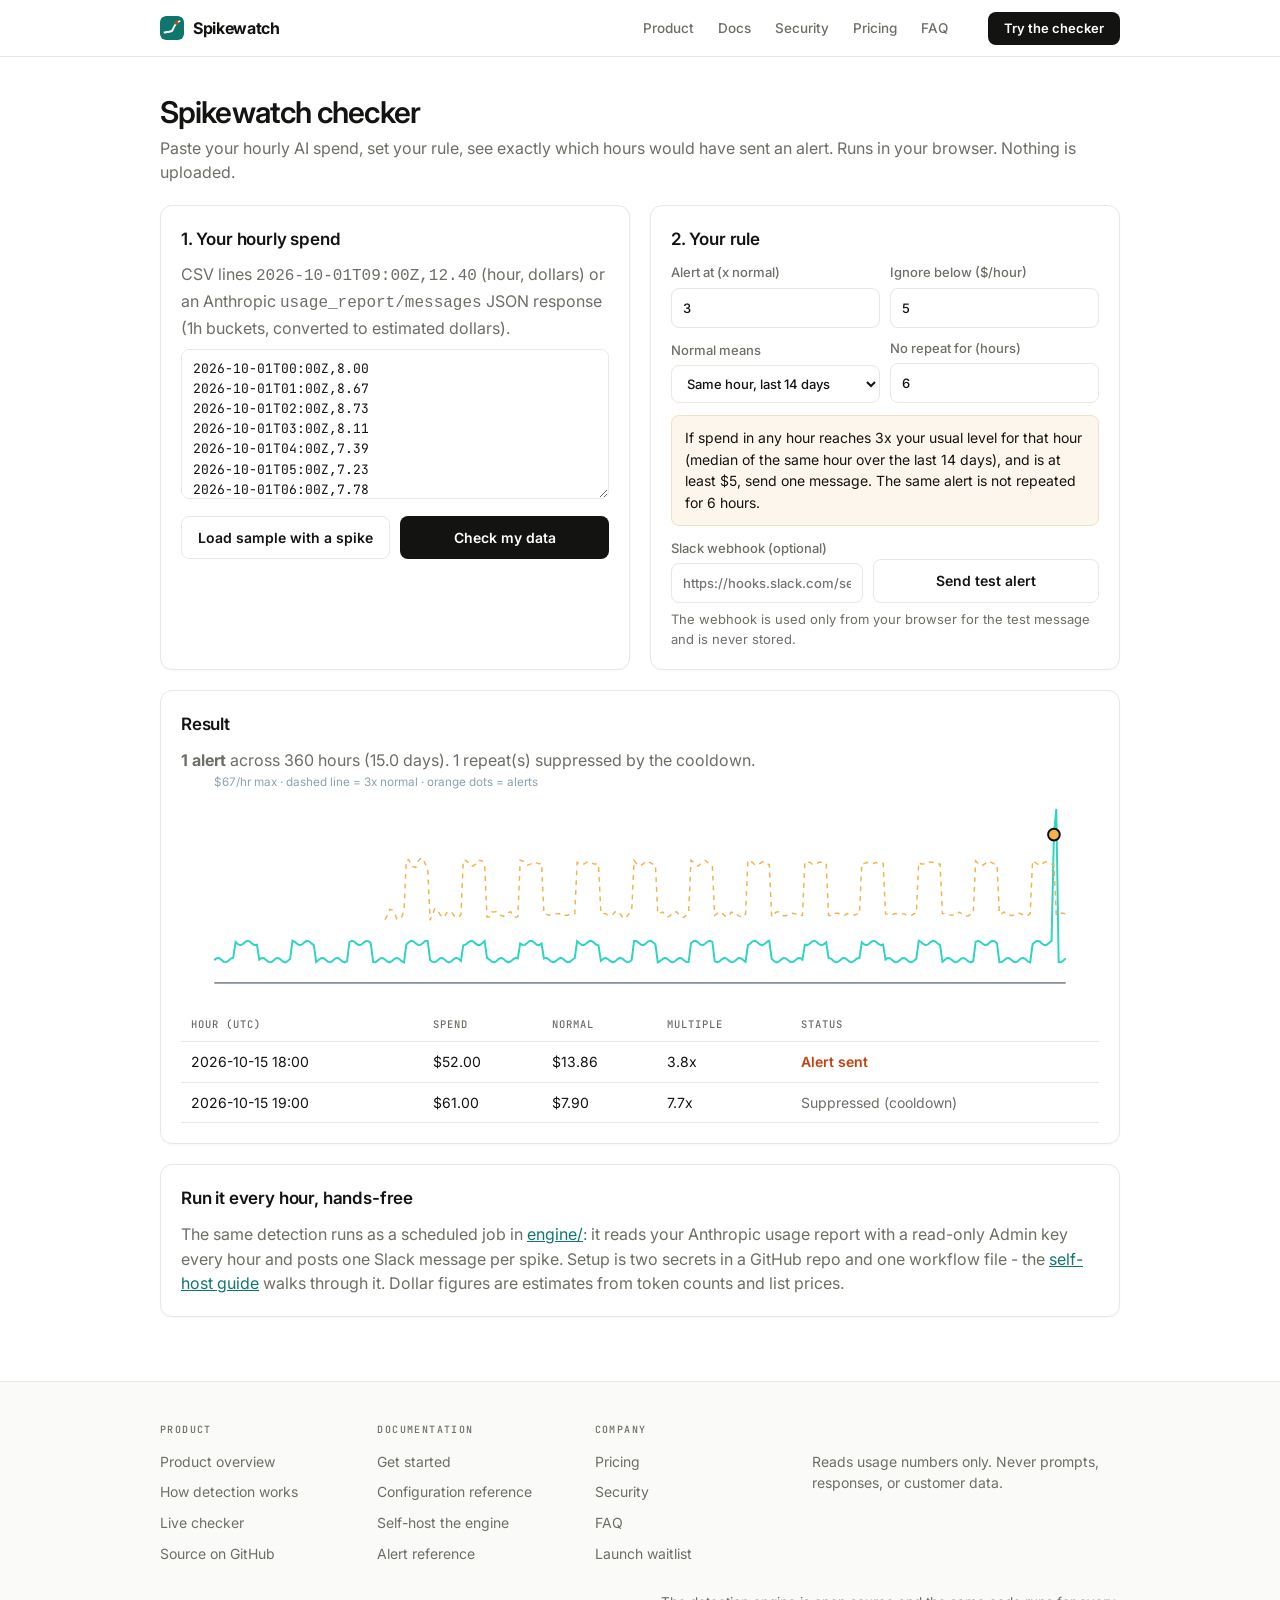
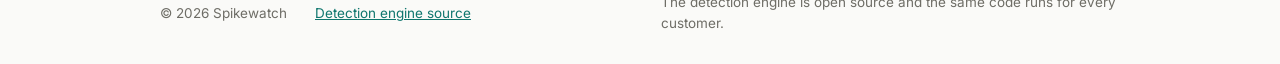
==== commit 2b36a20d: "Rename index2.html to app/index.html" ====
--- a/app/index.html
+++ b/app/index.html
@@ -3,57 +3,64 @@
 <script>(function(c,l,a,r,i,t,y){c[a]=c[a]||function(){(c[a].q=c[a].q||[]).push(arguments)};t=l.createElement(r);t.async=1;t.src="https://www.clarity.ms/tag/"+i;y=l.getElementsByTagName(r)[0];y.parentNode.insertBefore(t,y);})(window,document,"clarity","script","yyytszxnjq");</script>
 <link rel="icon" href="data:image/svg+xml,%3Csvg xmlns='http://www.w3.org/2000/svg' viewBox='0 0 32 32'%3E%3Crect width='32' height='32' rx='7' fill='%230A766F'/%3E%3Cpolyline points='6,22 12,21 16,20 19,14 22,9 26,7' fill='none' stroke='white' stroke-width='2.5' stroke-linecap='round' stroke-linejoin='round'/%3E%3Ccircle cx='22' cy='9' r='2.6' fill='%23F2B24D'/%3E%3C/svg%3E">
 <link rel="preconnect" href="https://fonts.googleapis.com">
-<link rel="stylesheet" href="https://fonts.googleapis.com/css2?family=Bricolage+Grotesque:opsz,wght@12..96,600;12..96,800&family=Source+Sans+3:wght@400;600&family=JetBrains+Mono:wght@500&display=swap">
-<style>
-*{box-sizing:border-box}body{margin:0;background:var(--bg);color:var(--ink);font:16px/1.5 'Source Sans 3',system-ui,Segoe UI,Arial,sans-serif}
-main{max-width:1000px;margin:0 auto;display:grid;gap:20px;padding:24px 16px 56px}h1{margin:0;font-size:30px;letter-spacing:-.02em;font-family:'Bricolage Grotesque',system-ui,sans-serif;font-weight:800}h2{margin:0 0 10px;font-size:18px;font-family:'Bricolage Grotesque',system-ui,sans-serif;font-weight:600}
-p{margin:0}.mut{color:var(--mut)}.card{background:var(--s);border:1px solid var(--line);border-radius:12px;padding:18px}
-.grid{display:grid;grid-template-columns:1fr 1fr;gap:20px}@media(max-width:760px){.grid{grid-template-columns:1fr}}
-textarea,input,select{width:100%;font:inherit;padding:9px 10px;border:1px solid var(--line);border-radius:8px;background:#fff;color:var(--ink)}
-textarea{height:150px;font-family:'JetBrains Mono',ui-monospace,Consolas,monospace;font-size:13px}label{display:grid;gap:4px;font-size:14px;color:var(--mut);font-weight:600}
+<link rel="stylesheet" href="https://fonts.googleapis.com/css2?family=Inter:wght@400;500;600;700&family=JetBrains+Mono:wght@400;500&display=swap">
+<style>:root{
+  --bg:#FFFFFF;--s:#FFFFFF;--surface:#FFFFFF;--surface2:#FAFAF8;--ink:#131311;--mut:#6E6D66;--muted:#6E6D66;--line:#E9E7E2;--edge:#131311;
+  --acc:#0F766E;--accent:#0F766E;--accent-ink:#FFFFFF;--accent-soft:#F0F7F5;
+  --alr:#B45309;--alert:#B45309;--alb:#FDF6EC;--alert-bg:#FDF6EC;--red:#C2410C;--green:#15803D;
+  color-scheme:light;
+}
+*{box-sizing:border-box}
+body{margin:0;background:var(--bg);color:var(--ink);font:16px/1.55 'Inter',system-ui,Segoe UI,Arial,sans-serif;-webkit-font-smoothing:antialiased}
+a{color:var(--acc)}
+main{max-width:1000px;margin:0 auto;display:grid;gap:20px;padding:32px 20px 64px}
+h1{margin:0;font-size:30px;letter-spacing:-.03em;font-family:'Inter',system-ui,sans-serif;font-weight:600}
+h2{margin:0 0 10px;font-size:17px;font-family:'Inter',system-ui,sans-serif;font-weight:600;letter-spacing:-.01em}
+p{margin:0}.mut{color:var(--mut)}
+.card{background:var(--s);border:1px solid var(--line);border-radius:12px;padding:20px;box-shadow:0 1px 2px rgba(19,19,17,.03)}
+.grid{display:grid;grid-template-columns:1fr 1fr;gap:20px}
+@media(max-width:760px){.grid{grid-template-columns:1fr}}
+textarea,input,select{width:100%;font:inherit;padding:9px 11px;border:1px solid var(--line);border-radius:8px;background:#fff;color:var(--ink);transition:border-color .15s,box-shadow .15s}
+textarea:focus,input:focus,select:focus{outline:none;border-color:var(--acc);box-shadow:0 0 0 3px var(--accent-soft)}
+textarea{height:150px;font-family:'JetBrains Mono',ui-monospace,Consolas,monospace;font-size:13px}
+label{display:grid;gap:5px;font-size:13px;color:var(--mut);font-weight:500}
 .row{display:flex;gap:10px;flex-wrap:wrap;align-items:end}.row>*{flex:1;min-width:130px}
-button{font:inherit;font-weight:600;font-family:'Bricolage Grotesque',system-ui,sans-serif;padding:9px 14px;border-radius:10px;border:1px solid var(--acc);background:var(--acc);color:#fff;cursor:pointer}button.g{background:#fff;color:var(--ink);border-color:var(--line)}
-.rule{background:var(--alb);border-radius:8px;padding:10px 12px}svg{width:100%;height:auto;display:block}
-table{border-collapse:collapse;width:100%;font-size:14px}th,td{text-align:left;padding:7px 8px;border-bottom:1px solid var(--line)}th{color:var(--mut);font-size:12px;text-transform:uppercase;letter-spacing:.05em}.tw{overflow-x:auto}
-.ok{color:var(--acc);font-weight:700}.bad{color:var(--red);font-weight:700}
-
-:root{--bg:#0A0E14;--s:#11161F;--ink:#E8F0F2;--mut:#8CA3AD;--line:#22303C;--acc:#2DD4BF;--alr:#F2B24D;--alb:#1C1710;--red:#F2B24D;--surface:#11161F;--surface2:#0D1219;--muted:#8CA3AD;--accent:#2DD4BF;--accent-ink:#04211D;--alert:#F2B24D;--alert-bg:#1C1710;--green:#3FB950;
---display:'Bricolage Grotesque','Segoe UI',Arial,sans-serif;--body:'Source Sans 3','Segoe UI',Arial,sans-serif;--mono:'JetBrains Mono',Consolas,monospace}
-body{background:#0A0E14;background-image:radial-gradient(circle at 85% -10%,rgba(45,212,191,.09),transparent 42%),radial-gradient(rgba(140,163,173,.07) 1px,transparent 1px);background-size:auto,26px 26px;color-scheme:dark}
-.card{background:#11161F;border-color:#22303C}
-textarea,input,select{background:#0D1219;border-color:#22303C;color:#E8F0F2}
-textarea:focus,input:focus,select:focus{outline:none;border-color:#2DD4BF}
-button{font-family:'JetBrains Mono',Consolas,monospace;font-weight:500;border-radius:8px;background:#2DD4BF;border-color:#2DD4BF;color:#04211D;box-shadow:0 0 18px rgba(45,212,191,.25)}
-button.g{background:#11161F;color:#E8F0F2;border-color:#22303C;box-shadow:none}
-button.g:hover{border-color:#2DD4BF}
-.rule{background:#1C1710;border:1px solid rgba(242,178,77,.3);border-radius:8px;color:#C9E4E0;font-family:'JetBrains Mono',Consolas,monospace;font-size:13px}
-table{background:#11161F}th{color:#8CA3AD;font-family:'JetBrains Mono',Consolas,monospace}th,td{border-bottom-color:#22303C}
-.ok{color:#3FB950}.bad{color:#F2B24D}
-a{color:#2DD4BF}
-code{background:rgba(45,212,191,.1);color:#2DD4BF;border-radius:5px;padding:1px 5px;font-family:'JetBrains Mono',Consolas,monospace;font-size:.88em}
-.nav{position:sticky;top:0;z-index:20;background:rgba(10,14,20,.85);backdrop-filter:blur(10px);border-bottom:1px solid #22303C}
-.nav-inner{max-width:1020px;margin:0 auto;padding:12px 20px;display:flex;align-items:center;gap:20px}
-.brand{display:flex;align-items:center;gap:9px;font-family:'JetBrains Mono',Consolas,monospace;font-weight:500;font-size:18px;letter-spacing:-.01em;color:#E8F0F2;text-decoration:none;flex:none}
-.brand svg{display:block}
-.brand::after{content:"_";color:#2DD4BF;animation:blink 1.4s steps(1) infinite;font-weight:400}
-@keyframes blink{50%{opacity:0}}
-.nav-links{display:flex;gap:18px;margin-left:auto;font-size:16px;align-items:center;font-family:'JetBrains Mono',Consolas,monospace}
-.nav-links a{color:#8CA3AD;text-decoration:none;white-space:nowrap;font-size:14.5px}
-.nav-links a:hover{color:#E8F0F2}
-.nav-cta{margin-left:6px}
-@media (max-width:860px){.nav-inner{flex-wrap:wrap;gap:10px 14px;padding-bottom:0}.nav-cta{margin-left:auto;margin-bottom:10px}.nav-links{order:3;width:100%;margin-left:0;overflow-x:auto;gap:16px;padding:2px 0 10px;scrollbar-width:none}.nav-links::-webkit-scrollbar{display:none}}
-.btn{display:inline-block;font-family:'JetBrains Mono',Consolas,monospace;font-weight:500;font-size:15px;line-height:1;padding:14px 22px;border-radius:8px;text-decoration:none;border:1px solid transparent;white-space:nowrap}
-.btn-primary{background:#2DD4BF;color:#04211D;box-shadow:0 0 22px rgba(45,212,191,.28)}
-.btn-sm{padding:10px 16px;font-size:13.5px}
-footer{border-top:1px solid #22303C;background:#0D1219}
-.foot-cols{max-width:1020px;margin:0 auto;padding:36px 20px 8px;display:grid;grid-template-columns:repeat(3,minmax(0,1fr)) auto;gap:28px}
-.foot-col{display:flex;flex-direction:column;gap:8px;font-size:15.5px}
-.foot-col b{font-family:'JetBrains Mono',Consolas,monospace;font-size:11.5px;letter-spacing:.08em;text-transform:uppercase;color:#8CA3AD;font-weight:500;margin-bottom:4px}
-.foot-col a{color:#8CA3AD;text-decoration:none}
-.foot-col a:hover{color:#2DD4BF}
-.foot-inner{max-width:1020px;margin:0 auto;padding:18px 20px 28px;display:flex;gap:8px 28px;flex-wrap:wrap;align-items:center;color:#8CA3AD;font-size:14.5px}
+button{font:inherit;font-weight:600;font-family:'Inter',system-ui,sans-serif;font-size:14px;padding:10px 16px;border-radius:8px;border:1px solid transparent;background:var(--ink);color:#fff;cursor:pointer;transition:background .15s}
+button:hover{background:#2B2A26}
+button.g{background:#fff;color:var(--ink);border-color:var(--line)}
+button.g:hover{background:#fff;border-color:#C7C4BD}
+.rule{background:var(--alb);border:1px solid #F0E2C4;border-radius:8px;padding:11px 13px;color:var(--ink);font-size:14px}
+svg{width:100%;height:auto;display:block}
+table{border-collapse:collapse;width:100%;font-size:14px}
+th,td{text-align:left;padding:9px 10px;border-bottom:1px solid var(--line)}
+th{font-family:'JetBrains Mono',Consolas,monospace;color:var(--mut);font-size:10.5px;text-transform:uppercase;letter-spacing:.1em;font-weight:500}
+.tw{overflow-x:auto}
+.ok{color:var(--green);font-weight:600}
+.bad{color:var(--red);font-weight:600}
+a{color:var(--acc)}
+.btn{display:inline-block;font-family:'Inter',system-ui,sans-serif;font-weight:600;font-size:13px;line-height:1;padding:9px 15px;border-radius:8px;text-decoration:none;border:1px solid transparent;white-space:nowrap;transition:background .15s}
+.btn-primary{background:var(--ink);color:#fff}
+.btn-primary:hover{background:#2B2A26;color:#fff}
+.nav-cta{margin-left:10px;flex:none}
+/* nav */
+.nav{position:sticky;top:0;z-index:20;background:rgba(255,255,255,.88);backdrop-filter:blur(12px);border-bottom:1px solid var(--line)}
+.nav-inner{max-width:1000px;margin:0 auto;padding:0 20px;height:56px;display:flex;align-items:center;gap:20px}
+.brand{display:flex;align-items:center;gap:9px;font-family:'Inter',system-ui,sans-serif;font-weight:700;font-size:16px;letter-spacing:-.02em;color:var(--ink);text-decoration:none;flex:none}
+.brand svg{display:block;border-radius:6px}
+.nav-links{display:flex;gap:4px;margin-left:auto;align-items:center}
+.nav-links a{color:var(--mut);text-decoration:none;white-space:nowrap;font-size:13.5px;font-weight:500;padding:6px 10px;border-radius:6px;transition:color .15s,background .15s}
+.nav-links a:hover{color:var(--ink);background:var(--surface2)}
+@media (max-width:860px){.nav-inner{flex-wrap:wrap;gap:8px 12px;height:auto;padding:10px 16px}.nav-cta{margin-left:auto}.nav-links{width:100%;margin-left:0;overflow-x:auto;scrollbar-width:none}.nav-links::-webkit-scrollbar{display:none}}
+/* footer */
+footer{border-top:1px solid var(--line);background:var(--surface2)}
+.foot-cols{max-width:1000px;margin:0 auto;padding:40px 20px 10px;display:grid;grid-template-columns:repeat(3,minmax(0,1fr)) auto;gap:28px}
+.foot-col{display:flex;flex-direction:column;gap:9px;font-size:14px}
+.foot-col b{font-family:'JetBrains Mono',Consolas,monospace;font-size:10px;letter-spacing:.14em;text-transform:uppercase;color:var(--mut);font-weight:500;margin-bottom:4px}
+.foot-col a{color:var(--mut);text-decoration:none}
+.foot-col a:hover{color:var(--ink)}
+.foot-inner{max-width:1000px;margin:0 auto;padding:18px 20px 30px;display:flex;gap:8px 28px;flex-wrap:wrap;align-items:center;color:var(--mut);font-size:13.5px}
 .foot-inner .right{margin-left:auto;max-width:34em}
-.mut2{color:#8CA3AD;font-size:15px}
+.mut2{color:var(--mut);font-size:14px}
 @media (max-width:860px){.foot-cols{grid-template-columns:1fr 1fr}}
 </style></head><body>
 <nav class="nav"><div class="nav-inner">
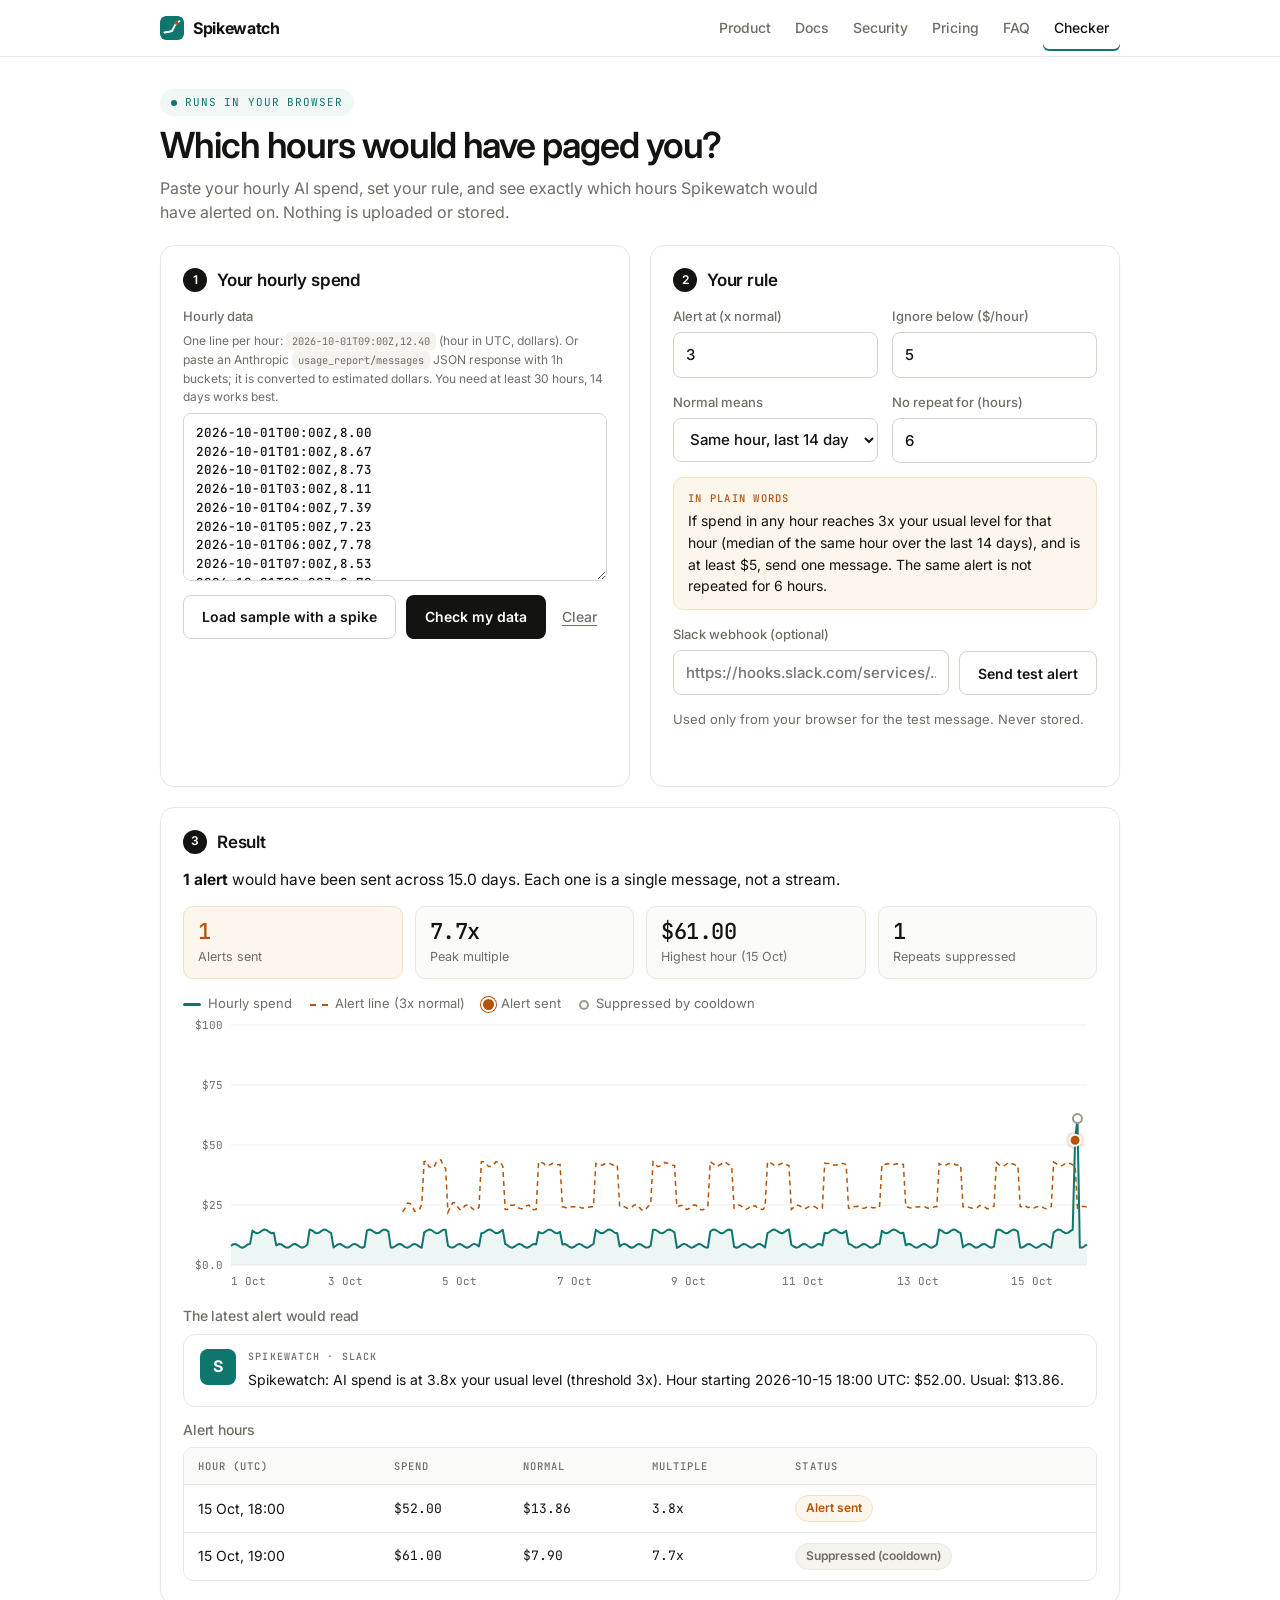
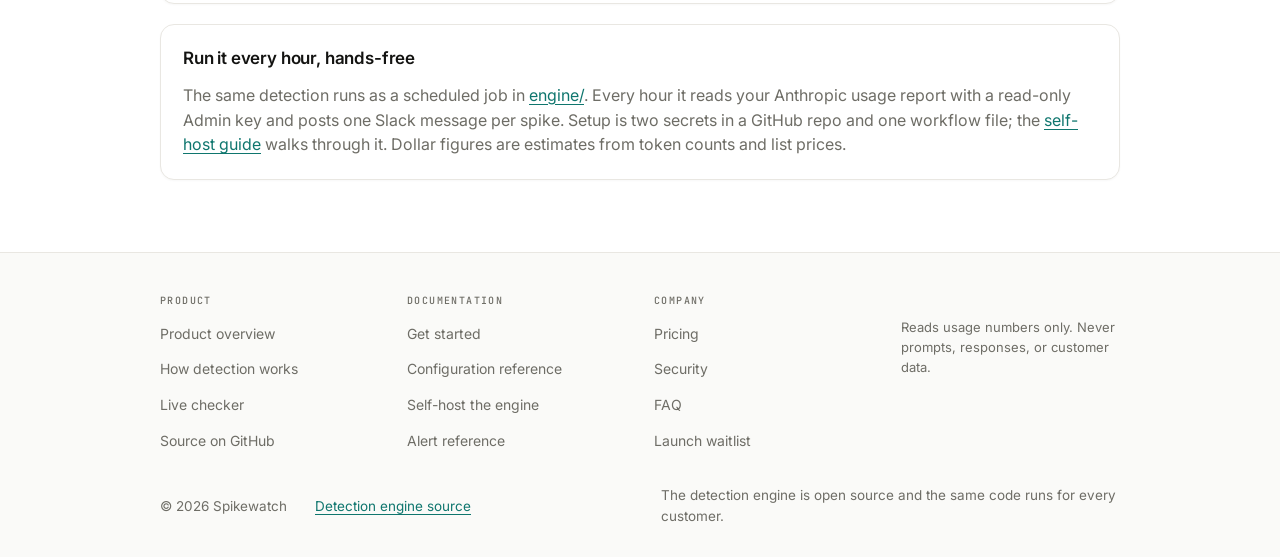
==== commit a21a2e45: "Update print statement from 'Hello' to 'Goodbye'" ====
--- a/app/index.html
+++ b/app/index.html
@@ -1,67 +1,115 @@
 <!doctype html><html lang="en"><head><meta charset="utf-8"><meta name="viewport" content="width=device-width,initial-scale=1">
 <title>Spikewatch checker</title>
+<meta name="description" content="Paste your hourly AI spend and see exactly which hours would have triggered a Spikewatch alert. Runs in your browser, nothing is uploaded.">
+<meta name="theme-color" content="#0F766E">
 <script>(function(c,l,a,r,i,t,y){c[a]=c[a]||function(){(c[a].q=c[a].q||[]).push(arguments)};t=l.createElement(r);t.async=1;t.src="https://www.clarity.ms/tag/"+i;y=l.getElementsByTagName(r)[0];y.parentNode.insertBefore(t,y);})(window,document,"clarity","script","yyytszxnjq");</script>
 <link rel="icon" href="data:image/svg+xml,%3Csvg xmlns='http://www.w3.org/2000/svg' viewBox='0 0 32 32'%3E%3Crect width='32' height='32' rx='7' fill='%230A766F'/%3E%3Cpolyline points='6,22 12,21 16,20 19,14 22,9 26,7' fill='none' stroke='white' stroke-width='2.5' stroke-linecap='round' stroke-linejoin='round'/%3E%3Ccircle cx='22' cy='9' r='2.6' fill='%23F2B24D'/%3E%3C/svg%3E">
 <link rel="preconnect" href="https://fonts.googleapis.com">
 <link rel="stylesheet" href="https://fonts.googleapis.com/css2?family=Inter:wght@400;500;600;700&family=JetBrains+Mono:wght@400;500&display=swap">
 <style>:root{
-  --bg:#FFFFFF;--s:#FFFFFF;--surface:#FFFFFF;--surface2:#FAFAF8;--ink:#131311;--mut:#6E6D66;--muted:#6E6D66;--line:#E9E7E2;--edge:#131311;
-  --acc:#0F766E;--accent:#0F766E;--accent-ink:#FFFFFF;--accent-soft:#F0F7F5;
-  --alr:#B45309;--alert:#B45309;--alb:#FDF6EC;--alert-bg:#FDF6EC;--red:#C2410C;--green:#15803D;
+  --bg:#FFFFFF;--surface:#FFFFFF;--surface2:#FAFAF8;--ink:#131311;--muted:#6E6D66;--line:#E9E7E2;--grid:#F0EEE9;
+  --accent:#0F766E;--accent-ink:#FFFFFF;--accent-soft:#F0F7F5;
+  --alert:#B45309;--alert-bg:#FDF6EC;--alert-line:#F0E2C4;--red:#B91C1C;--green:#15803D;
+  --sans:'Inter',system-ui,'Segoe UI',Arial,sans-serif;--mono:'JetBrains Mono',ui-monospace,Consolas,monospace;
   color-scheme:light;
 }
 *{box-sizing:border-box}
-body{margin:0;background:var(--bg);color:var(--ink);font:16px/1.55 'Inter',system-ui,Segoe UI,Arial,sans-serif;-webkit-font-smoothing:antialiased}
-a{color:var(--acc)}
-main{max-width:1000px;margin:0 auto;display:grid;gap:20px;padding:32px 20px 64px}
-h1{margin:0;font-size:30px;letter-spacing:-.03em;font-family:'Inter',system-ui,sans-serif;font-weight:600}
-h2{margin:0 0 10px;font-size:17px;font-family:'Inter',system-ui,sans-serif;font-weight:600;letter-spacing:-.01em}
-p{margin:0}.mut{color:var(--mut)}
-.card{background:var(--s);border:1px solid var(--line);border-radius:12px;padding:20px;box-shadow:0 1px 2px rgba(19,19,17,.03)}
-.grid{display:grid;grid-template-columns:1fr 1fr;gap:20px}
-@media(max-width:760px){.grid{grid-template-columns:1fr}}
-textarea,input,select{width:100%;font:inherit;padding:9px 11px;border:1px solid var(--line);border-radius:8px;background:#fff;color:var(--ink);transition:border-color .15s,box-shadow .15s}
-textarea:focus,input:focus,select:focus{outline:none;border-color:var(--acc);box-shadow:0 0 0 3px var(--accent-soft)}
-textarea{height:150px;font-family:'JetBrains Mono',ui-monospace,Consolas,monospace;font-size:13px}
-label{display:grid;gap:5px;font-size:13px;color:var(--mut);font-weight:500}
-.row{display:flex;gap:10px;flex-wrap:wrap;align-items:end}.row>*{flex:1;min-width:130px}
-button{font:inherit;font-weight:600;font-family:'Inter',system-ui,sans-serif;font-size:14px;padding:10px 16px;border-radius:8px;border:1px solid transparent;background:var(--ink);color:#fff;cursor:pointer;transition:background .15s}
+html{-webkit-text-size-adjust:100%}
+body{margin:0;background:var(--bg);color:var(--ink);font:16px/1.55 var(--sans);-webkit-font-smoothing:antialiased;overflow-x:hidden}
+a{color:var(--accent);text-underline-offset:3px}
+a:hover{color:#0B5B54}
+:focus-visible{outline:2px solid var(--accent);outline-offset:2px}
+main{max-width:1000px;margin:0 auto;display:flex;flex-direction:column;gap:20px;padding:32px 20px 72px}
+main>*,.grid>*{min-width:0}
+h1{margin:0;font-size:clamp(28px,4.4vw,36px);letter-spacing:-.03em;font-weight:600;line-height:1.1}
+h2{margin:0;font-size:17px;font-weight:600;letter-spacing:-.01em;line-height:1.3}
+p{margin:0}
+.mut{color:var(--muted)}
+.small{font-size:13px}
+.head{display:flex;flex-direction:column;gap:10px}
+.head p{max-width:42em}
+.chip{display:inline-flex;align-items:center;gap:8px;align-self:flex-start;font-family:var(--mono);font-size:11px;letter-spacing:.08em;text-transform:uppercase;color:var(--accent);background:var(--accent-soft);border-radius:999px;padding:5px 11px}
+.chip::before{content:"";width:6px;height:6px;border-radius:50%;background:var(--accent)}
+.card{background:var(--surface);border:1px solid var(--line);border-radius:14px;padding:22px;display:flex;flex-direction:column;gap:14px;box-shadow:0 1px 2px rgba(19,19,17,.03)}
+.card-head{display:flex;align-items:center;gap:10px}
+.step{flex:none;width:24px;height:24px;border-radius:50%;background:var(--ink);color:#fff;font-size:12px;font-weight:600;display:flex;align-items:center;justify-content:center}
+.grid{display:grid;grid-template-columns:1fr 1fr;gap:20px;align-items:stretch}
+@media(max-width:780px){.grid{grid-template-columns:1fr}main{padding:24px 16px 56px}.card{padding:18px}}
+label{display:flex;flex-direction:column;gap:6px;font-size:13px;color:var(--muted);font-weight:500}
+label .hint{font-weight:400;font-size:12px}
+textarea,input,select{width:100%;min-height:44px;font:inherit;font-size:15px;padding:10px 12px;border:1px solid #D6D3CB;border-radius:8px;background:#fff;color:var(--ink);transition:border-color .15s,box-shadow .15s}
+textarea:focus,input:focus,select:focus{outline:none;border-color:var(--accent);box-shadow:0 0 0 3px #CDEAE4}
+textarea{height:168px;min-height:120px;resize:vertical;font-family:var(--mono);font-size:12.5px;line-height:1.5}
+.fields{display:grid;grid-template-columns:1fr 1fr;gap:14px}
+@media(max-width:480px){.fields{grid-template-columns:1fr}}
+.actions{display:flex;gap:10px;flex-wrap:wrap}
+button{font:inherit;font-weight:600;font-size:14px;min-height:44px;padding:0 18px;border-radius:8px;border:1px solid transparent;background:var(--ink);color:#fff;cursor:pointer;transition:background .15s,border-color .15s}
 button:hover{background:#2B2A26}
-button.g{background:#fff;color:var(--ink);border-color:var(--line)}
-button.g:hover{background:#fff;border-color:#C7C4BD}
-.rule{background:var(--alb);border:1px solid #F0E2C4;border-radius:8px;padding:11px 13px;color:var(--ink);font-size:14px}
-svg{width:100%;height:auto;display:block}
-table{border-collapse:collapse;width:100%;font-size:14px}
-th,td{text-align:left;padding:9px 10px;border-bottom:1px solid var(--line)}
-th{font-family:'JetBrains Mono',Consolas,monospace;color:var(--mut);font-size:10.5px;text-transform:uppercase;letter-spacing:.1em;font-weight:500}
-.tw{overflow-x:auto}
+button.g{background:#fff;color:var(--ink);border-color:#D6D3CB}
+button.g:hover{border-color:#9C998F;background:#fff}
+button.link{background:none;border:none;color:var(--muted);padding:0 6px;font-weight:500;text-decoration:underline;text-underline-offset:3px}
+button.link:hover{background:none;color:var(--ink)}
+.rule{background:var(--alert-bg);border:1px solid var(--alert-line);border-radius:10px;padding:12px 14px;font-size:14px;line-height:1.55}
+.rule b{display:block;font-family:var(--mono);font-size:10.5px;font-weight:500;letter-spacing:.12em;text-transform:uppercase;color:var(--alert);margin-bottom:4px}
+.hook{display:flex;gap:10px;align-items:flex-end;flex-wrap:wrap}
+.hook label{flex:1 1 200px}
+.status{font-size:13.5px;min-height:20px}
 .ok{color:var(--green);font-weight:600}
 .bad{color:var(--red);font-weight:600}
-a{color:var(--acc)}
-.btn{display:inline-block;font-family:'Inter',system-ui,sans-serif;font-weight:600;font-size:13px;line-height:1;padding:9px 15px;border-radius:8px;text-decoration:none;border:1px solid transparent;white-space:nowrap;transition:background .15s}
-.btn-primary{background:var(--ink);color:#fff}
-.btn-primary:hover{background:#2B2A26;color:#fff}
-.nav-cta{margin-left:10px;flex:none}
+code{font-family:var(--mono);font-size:.86em;background:#F4F3EF;border-radius:5px;padding:2px 6px;overflow-wrap:anywhere}
+/* results */
+.stats{display:grid;grid-template-columns:repeat(4,1fr);gap:12px}
+@media(max-width:640px){.stats{grid-template-columns:1fr 1fr}}
+.stat{border:1px solid var(--line);border-radius:10px;padding:12px 14px;background:var(--surface2);display:flex;flex-direction:column;gap:2px}
+.stat b{font-family:var(--mono);font-size:22px;font-weight:500;letter-spacing:-.02em;line-height:1.2}
+.stat span{font-size:12.5px;color:var(--muted)}
+.stat.hot{background:var(--alert-bg);border-color:var(--alert-line)}
+.stat.hot b{color:var(--alert)}
+.verdict{font-size:15.5px}
+.legend{display:flex;flex-wrap:wrap;gap:6px 18px;font-size:13px;color:var(--muted)}
+.legend i{display:inline-block;vertical-align:middle;margin-right:7px}
+.lg-line{width:18px;height:3px;border-radius:2px;background:var(--accent)}
+.lg-dash{width:18px;height:0;border-top:2px dashed var(--alert)}
+.lg-dot{width:11px;height:11px;border-radius:50%;background:var(--alert);box-shadow:0 0 0 2px #fff,0 0 0 3px var(--alert)}
+.lg-ring{width:10px;height:10px;border-radius:50%;border:2px solid #9C998F}
+#chart{width:100%;position:relative}
+#chart svg{display:block;width:100%;height:auto;overflow:visible}
+.tw{overflow-x:auto;border:1px solid var(--line);border-radius:10px}
+table{border-collapse:collapse;width:100%;font-size:14px;min-width:520px}
+th,td{text-align:left;padding:10px 14px;border-bottom:1px solid var(--line);white-space:nowrap}
+tr:last-child td{border-bottom:none}
+th{font-family:var(--mono);color:var(--muted);font-size:10.5px;text-transform:uppercase;letter-spacing:.1em;font-weight:500;background:var(--surface2)}
+td.num{font-family:var(--mono);font-size:13px}
+.badge{display:inline-block;font-size:12px;font-weight:600;border-radius:999px;padding:3px 10px}
+.badge.alert{background:var(--alert-bg);color:var(--alert);border:1px solid var(--alert-line)}
+.badge.sup{background:#F4F3EF;color:var(--muted);border:1px solid var(--line)}
+.empty{padding:20px;border:1px dashed #D6D3CB;border-radius:10px;color:var(--muted);text-align:center;font-size:14.5px}
+.slack{display:grid;grid-template-columns:36px 1fr;gap:12px;align-items:start;border:1px solid var(--line);border-radius:12px;padding:14px 16px;background:#fff}
+.slack i{width:36px;height:36px;border-radius:8px;background:var(--accent);color:#fff;font-style:normal;font-weight:700;display:flex;align-items:center;justify-content:center}
+.slack b{display:block;font-family:var(--mono);font-size:10px;letter-spacing:.12em;text-transform:uppercase;color:var(--muted);font-weight:500;margin-bottom:3px}
+.slack span{font-size:14px;overflow-wrap:anywhere}
+.cols2{display:flex;flex-direction:column;gap:8px}
 /* nav */
-.nav{position:sticky;top:0;z-index:20;background:rgba(255,255,255,.88);backdrop-filter:blur(12px);border-bottom:1px solid var(--line)}
-.nav-inner{max-width:1000px;margin:0 auto;padding:0 20px;height:56px;display:flex;align-items:center;gap:20px}
-.brand{display:flex;align-items:center;gap:9px;font-family:'Inter',system-ui,sans-serif;font-weight:700;font-size:16px;letter-spacing:-.02em;color:var(--ink);text-decoration:none;flex:none}
+.nav{position:sticky;top:0;z-index:20;background:rgba(255,255,255,.9);backdrop-filter:blur(12px);-webkit-backdrop-filter:blur(12px);border-bottom:1px solid var(--line)}
+.nav-inner{max-width:1000px;margin:0 auto;padding:0 20px;min-height:56px;display:flex;align-items:center;gap:20px}
+.brand{display:flex;align-items:center;gap:9px;font-weight:700;font-size:16px;letter-spacing:-.02em;color:var(--ink);text-decoration:none;flex:none;min-height:44px}
 .brand svg{display:block;border-radius:6px}
-.nav-links{display:flex;gap:4px;margin-left:auto;align-items:center}
-.nav-links a{color:var(--mut);text-decoration:none;white-space:nowrap;font-size:13.5px;font-weight:500;padding:6px 10px;border-radius:6px;transition:color .15s,background .15s}
+.nav-links{display:flex;gap:2px;margin-left:auto;align-items:center}
+.nav-links a{color:var(--muted);text-decoration:none;white-space:nowrap;font-size:14px;font-weight:500;padding:12px 11px;border-radius:6px;transition:color .15s,background .15s}
 .nav-links a:hover{color:var(--ink);background:var(--surface2)}
-@media (max-width:860px){.nav-inner{flex-wrap:wrap;gap:8px 12px;height:auto;padding:10px 16px}.nav-cta{margin-left:auto}.nav-links{width:100%;margin-left:0;overflow-x:auto;scrollbar-width:none}.nav-links::-webkit-scrollbar{display:none}}
+.nav-links a[aria-current=page]{color:var(--ink);box-shadow:inset 0 -2px 0 var(--accent)}
+@media(max-width:700px){.nav-inner{flex-wrap:wrap;gap:0 12px;padding:0 16px}.nav-links{order:3;width:100%;margin-left:-8px;overflow-x:auto;scrollbar-width:none;padding-bottom:4px}.nav-links::-webkit-scrollbar{display:none}}
 /* footer */
 footer{border-top:1px solid var(--line);background:var(--surface2)}
-.foot-cols{max-width:1000px;margin:0 auto;padding:40px 20px 10px;display:grid;grid-template-columns:repeat(3,minmax(0,1fr)) auto;gap:28px}
-.foot-col{display:flex;flex-direction:column;gap:9px;font-size:14px}
-.foot-col b{font-family:'JetBrains Mono',Consolas,monospace;font-size:10px;letter-spacing:.14em;text-transform:uppercase;color:var(--mut);font-weight:500;margin-bottom:4px}
-.foot-col a{color:var(--mut);text-decoration:none}
+.foot-cols{max-width:1000px;margin:0 auto;padding:40px 20px 10px;display:grid;grid-template-columns:repeat(4,minmax(0,1fr));gap:28px}
+.foot-col{display:flex;flex-direction:column;gap:2px;font-size:14px}
+.foot-col b{font-family:var(--mono);font-size:10px;letter-spacing:.14em;text-transform:uppercase;color:var(--muted);font-weight:500;margin-bottom:6px}
+.foot-col a{color:var(--muted);text-decoration:none;padding:6px 0}
 .foot-col a:hover{color:var(--ink)}
-.foot-inner{max-width:1000px;margin:0 auto;padding:18px 20px 30px;display:flex;gap:8px 28px;flex-wrap:wrap;align-items:center;color:var(--mut);font-size:13.5px}
+.foot-inner{max-width:1000px;margin:0 auto;padding:18px 20px 30px;display:flex;gap:8px 28px;flex-wrap:wrap;align-items:center;color:var(--muted);font-size:13.5px}
 .foot-inner .right{margin-left:auto;max-width:34em}
-.mut2{color:var(--mut);font-size:14px}
-@media (max-width:860px){.foot-cols{grid-template-columns:1fr 1fr}}
+@media(max-width:700px){.foot-cols{grid-template-columns:1fr 1fr;padding-inline:16px}.foot-inner{padding-inline:16px}.foot-inner .right{margin-left:0}}
+@media(prefers-reduced-motion:reduce){*{transition:none!important}}
 </style></head><body>
 <nav class="nav"><div class="nav-inner">
 <a class="brand" href="/"><svg width="24" height="24" viewBox="0 0 32 32" aria-hidden="true"><rect width="32" height="32" rx="7" fill="var(--accent)"/><polyline points="6,22 12,21 16,20 19,14 22,9 26,7" fill="none" stroke="var(--accent-ink)" stroke-width="2.5" stroke-linecap="round" stroke-linejoin="round"/><circle cx="22" cy="9" r="2.6" fill="var(--alert)"/></svg>Spikewatch</a>
@@ -71,57 +119,135 @@
 <a href="/security.html">Security</a>
 <a href="/pricing.html">Pricing</a>
 <a href="/faq.html">FAQ</a>
-</div>
-<a class="btn btn-primary btn-sm nav-cta" href="/app/">Try the checker</a>
+<a href="/app/" aria-current="page">Checker</a>
+</div>
 </div></nav>
 <main>
-<div><h1>Spikewatch checker</h1><p class="mut">Paste your hourly AI spend, set your rule, see exactly which hours would have sent an alert. Runs in your browser. Nothing is uploaded.</p></div>
+<header class="head">
+<span class="chip">Runs in your browser</span>
+<h1>Which hours would have paged you?</h1>
+<p class="mut">Paste your hourly AI spend, set your rule, and see exactly which hours Spikewatch would have alerted on. Nothing is uploaded or stored.</p>
+</header>
+
 <div class="grid">
-<section class="card"><h2>1. Your hourly spend</h2>
-<p class="mut" style="margin-bottom:8px">CSV lines <code>2026-10-01T09:00Z,12.40</code> (hour, dollars) or an Anthropic <code>usage_report/messages</code> JSON response (1h buckets, converted to estimated dollars).</p>
-<textarea id="data" spellcheck="false"></textarea>
-<div class="row" style="margin-top:10px"><button id="sample" class="g">Load sample with a spike</button><button id="run">Check my data</button></div><p id="msg" class="mut" style="margin-top:8px"></p></section>
-<section class="card"><h2>2. Your rule</h2><div class="row">
-<label>Alert at (x normal)<input id="mult" type="number" min="2" max="6" step="0.5" value="3"></label>
-<label>Ignore below ($/hour)<input id="floor" type="number" min="0" step="1" value="5"></label></div>
-<div class="row" style="margin-top:10px"><label>Normal means<select id="mode"><option value="sameHour">Same hour, last 14 days</option><option value="trailing24">Trailing 24 hours</option></select></label>
-<label>No repeat for (hours)<input id="cool" type="number" min="1" max="48" value="6"></label></div>
-<p id="rule" class="rule" style="margin-top:12px"></p>
-<div class="row" style="margin-top:12px"><label>Slack webhook (optional)<input id="hook" placeholder="https://hooks.slack.com/services/..." autocomplete="off"></label><button id="test" class="g">Send test alert</button></div>
-<p class="mut" style="font-size:13px;margin-top:6px">The webhook is used only from your browser for the test message and is never stored.</p><p id="hmsg" class="mut"></p></section></div>
-<section class="card"><h2>Result</h2><p id="sum" class="mut">Load the sample or paste data to see the result.</p><div id="chart"></div><div class="tw"><table id="tbl"></table></div></section>
-<section class="card"><h2>Run it every hour, hands-free</h2><p class="mut">The same detection runs as a scheduled job in <a href="https://github.com/shantanupatil-debug/spikewatch/tree/main/engine">engine/</a>: it reads your Anthropic usage report with a read-only Admin key every hour and posts one Slack message per spike. Setup is two secrets in a GitHub repo and one workflow file - the <a href="/docs.html#self-host">self-host guide</a> walks through it. Dollar figures are estimates from token counts and list prices.</p></section>
+<section class="card" aria-labelledby="h-data">
+<div class="card-head"><span class="step">1</span><h2 id="h-data">Your hourly spend</h2></div>
+<label for="data">Hourly data
+<span class="hint">One line per hour: <code>2026-10-01T09:00Z,12.40</code> (hour in UTC, dollars). Or paste an Anthropic <code>usage_report/messages</code> JSON response with 1h buckets; it is converted to estimated dollars. You need at least 30 hours, 14 days works best.</span>
+<textarea id="data" spellcheck="false" autocomplete="off" aria-describedby="msg"></textarea></label>
+<div class="actions">
+<button id="sample" type="button" class="g">Load sample with a spike</button>
+<button id="run" type="button">Check my data</button>
+<button id="clear" type="button" class="link">Clear</button>
+</div>
+<p id="msg" class="status" role="alert" aria-live="assertive"></p>
+</section>
+
+<section class="card" aria-labelledby="h-rule">
+<div class="card-head"><span class="step">2</span><h2 id="h-rule">Your rule</h2></div>
+<div class="fields">
+<label for="mult">Alert at (x normal)<input id="mult" type="number" inputmode="decimal" min="2" max="6" step="0.5" value="3"></label>
+<label for="floor">Ignore below ($/hour)<input id="floor" type="number" inputmode="decimal" min="0" step="1" value="5"></label>
+<label for="mode">Normal means<select id="mode"><option value="sameHour">Same hour, last 14 days</option><option value="trailing24">Trailing 24 hours</option></select></label>
+<label for="cool">No repeat for (hours)<input id="cool" type="number" inputmode="numeric" min="1" max="48" value="6"></label>
+</div>
+<p id="rule" class="rule" aria-live="polite"></p>
+<div class="hook">
+<label for="hook">Slack webhook (optional)<input id="hook" type="url" placeholder="https://hooks.slack.com/services/..." autocomplete="off" spellcheck="false"></label>
+<button id="test" type="button" class="g">Send test alert</button>
+</div>
+<p class="mut small">Used only from your browser for the test message. Never stored.</p>
+<p id="hmsg" class="status" role="status" aria-live="polite"></p>
+</section>
+</div>
+
+<section class="card" aria-labelledby="h-res" aria-live="polite">
+<div class="card-head"><span class="step" aria-hidden="true">3</span><h2 id="h-res">Result</h2></div>
+<p id="sum" class="verdict mut">Load the sample or paste your data to see the result.</p>
+<div id="stats" class="stats" hidden></div>
+<div id="viz" hidden>
+<div class="legend" aria-hidden="true">
+<span><i class="lg-line"></i>Hourly spend</span>
+<span><i class="lg-dash"></i>Alert line (<span id="lg-mult">3</span>x normal)</span>
+<span><i class="lg-dot"></i>Alert sent</span>
+<span><i class="lg-ring"></i>Suppressed by cooldown</span>
+</div>
+<div id="chart"></div>
+</div>
+<div id="slackwrap" hidden class="cols2"><h2 style="font-size:14px;color:var(--muted);font-weight:500">The latest alert would read</h2><div class="slack"><i aria-hidden="true">S</i><div><b>Spikewatch · Slack</b><span id="slacktext"></span></div></div></div>
+<div id="tblwrap" hidden class="cols2"><h2 style="font-size:14px;color:var(--muted);font-weight:500">Alert hours</h2><div class="tw"><table id="tbl"></table></div></div>
+</section>
+
+<section class="card">
+<h2>Run it every hour, hands-free</h2>
+<p class="mut">The same detection runs as a scheduled job in <a href="https://github.com/shantanupatil-debug/spikewatch/tree/main/engine">engine/</a>. Every hour it reads your Anthropic usage report with a read-only Admin key and posts one Slack message per spike. Setup is two secrets in a GitHub repo and one workflow file; the <a href="/docs.html#self-host">self-host guide</a> walks through it. Dollar figures are estimates from token counts and list prices.</p>
+</section>
 </main>
+
 <script type="module">
 import {detect,plainRule,alertText,usageToPoints} from "../engine/detect.mjs";
 const $=id=>document.getElementById(id);
+const MON=["Jan","Feb","Mar","Apr","May","Jun","Jul","Aug","Sep","Oct","Nov","Dec"];
+const pad=n=>String(n).padStart(2,"0");
+const fmtHour=t=>{const d=new Date(t);return d.getUTCDate()+" "+MON[d.getUTCMonth()]+", "+pad(d.getUTCHours())+":00"};
+const fmtDay=t=>{const d=new Date(t);return d.getUTCDate()+" "+MON[d.getUTCMonth()]};
+const money=v=>"$"+(v>=100?v.toFixed(0):v.toFixed(2));
 function sample(){const H=3600000,t0=Date.UTC(2026,9,1);const L=[];for(let i=0;i<15*24;i++){const h=i%24;let v=8+(h>=9&&h<=18?6:0)+Math.sin(i)*0.8;if(i===15*24-6)v=52;if(i===15*24-5)v=61;L.push(new Date(t0+i*H).toISOString().slice(0,16)+"Z,"+v.toFixed(2))}return L.join("\n")}
-function parse(txt){txt=txt.trim();if(txt[0]==="{"||txt[0]==="["){const j=JSON.parse(txt);return usageToPoints(j.data?j:{data:j})}
- return txt.split(/\r?\n/).map(l=>l.trim()).filter(l=>/^\d/.test(l)).map(l=>{const [a,b]=l.split(/[,;\t]/);const t=Date.parse(a.trim());const v=parseFloat(b);if(isNaN(t)||isNaN(v))throw new Error("Cannot read line: "+l);return{t:Math.floor(t/3600000)*3600000,v}}).sort((x,y)=>x.t-y.t)}
+function parse(txt){txt=txt.trim();if(!txt)throw new Error("Paste your hourly spend first, or load the sample.");
+ if(txt[0]==="{"||txt[0]==="["){let j;try{j=JSON.parse(txt)}catch(e){throw new Error("That looks like JSON but could not be parsed. Check for a cut-off paste.")}return usageToPoints(j.data?j:{data:j})}
+ return txt.split(/\r?\n/).map(l=>l.trim()).filter(l=>/^\d/.test(l)).map(l=>{const [a,b]=l.split(/[,;\t]/);const t=Date.parse((a||"").trim());const v=parseFloat(b);if(isNaN(t)||isNaN(v))throw new Error("Could not read this line: "+l+" (expected 2026-10-01T09:00Z,12.40)");return{t:Math.floor(t/3600000)*3600000,v}}).sort((x,y)=>x.t-y.t)}
 const opts=()=>({mult:+$("mult").value||3,floor:+$("floor").value||0,mode:$("mode").value,cooldownH:+$("cool").value||6});
 let rows=[];
-function chart(){const W=940,H=240,p=34;if(!rows.length){$("chart").innerHTML="";return}
- const mx=Math.max(...rows.map(r=>r.v),1)*1.1,x=i=>p+i*(W-2*p)/Math.max(rows.length-1,1),y=v=>H-24-v/mx*(H-44);
- let s=`<svg viewBox="0 0 ${W} ${H}" role="img" aria-label="Hourly spend with alert hours marked"><line x1="${p}" y1="${H-24}" x2="${W-p}" y2="${H-24}" stroke="#2A3B47"/>`;
- s+=`<polyline fill="none" stroke="#2DD4BF" stroke-width="2" points="${rows.map((r,i)=>x(i)+","+y(r.v)).join(" ")}"/>`;
- const bl=rows.map((r,i)=>r.baseline!==null?x(i)+","+y(r.baseline*opts().mult):null).filter(Boolean);if(bl.length)s+=`<polyline fill="none" stroke="#F2B24D" stroke-dasharray="5 5" stroke-width="1.5" points="${bl.join(" ")}"/>`;
- rows.forEach((r,i)=>{if(r.alert)s+=`<circle cx="${x(i)}" cy="${y(r.v)}" r="6" fill="#F2B24D" stroke="#0A0E14" stroke-width="2"/>`});
- s+=`<text x="${p}" y="14" font-size="12" fill="#8CA3AD">$${mx.toFixed(0)}/hr max · dashed line = ${opts().mult}x normal · orange dots = alerts</text>`;
- $("chart").innerHTML=s+"</svg>"}
-function run(){try{const pts=parse($("data").value);if(pts.length<30)throw new Error("Need at least 30 hourly points (about 2 days). 14 days gives the best baseline.");
- const o=opts();rows=detect(pts,o);const al=rows.filter(r=>r.alert);
- $("sum").innerHTML=`<b>${al.length} alert${al.length===1?"":"s"}</b> across ${rows.length} hours (${(rows.length/24).toFixed(1)} days). ${rows.filter(r=>r.suppressed).length} repeat(s) suppressed by the cooldown.`;
- $("msg").textContent="";chart();
- $("tbl").innerHTML="<tr><th>Hour (UTC)</th><th>Spend</th><th>Normal</th><th>Multiple</th><th>Status</th></tr>"+(al.concat(rows.filter(r=>r.suppressed)).sort((a,b)=>a.t-b.t).map(r=>`<tr><td>${new Date(r.t).toISOString().slice(0,13).replace("T"," ")}:00</td><td>$${r.v.toFixed(2)}</td><td>$${r.baseline.toFixed(2)}</td><td>${r.ratio.toFixed(1)}x</td><td class="${r.alert?"bad":"mut"}">${r.alert?"Alert sent":"Suppressed (cooldown)"}</td></tr>`).join("")||"<tr><td colspan=5 class=ok>No spikes. Nothing would have been sent.</td></tr>");
- window.__last=al[al.length-1]||null}catch(e){$("msg").innerHTML='<span class="bad">'+e.message+"</span>"}}
-function rule(){$("rule").textContent=plainRule(opts())}
-$("sample").onclick=()=>{$("data").value=sample();run()};$("run").onclick=run;
+function niceMax(v){const p=Math.pow(10,Math.floor(Math.log10(v)));const n=v/p;return (n<=1?1:n<=2?2:n<=5?5:10)*p}
+function chart(){const box=$("chart");if(!rows.length){box.innerHTML="";return}
+ const W=Math.max(280,box.clientWidth||600),H=W<520?230:280,m={l:W<520?40:48,r:10,t:12,b:28};
+ const o=opts(),thr=rows.map(r=>r.baseline!==null?r.baseline*o.mult:null);
+ const top=niceMax(Math.max(...rows.map(r=>r.v),...thr.filter(v=>v!==null),1)*1.05);
+ const x=i=>m.l+i*(W-m.l-m.r)/Math.max(rows.length-1,1),y=v=>H-m.b-v/top*(H-m.b-m.t);
+ let s=`<svg viewBox="0 0 ${W} ${H}" role="img" aria-label="Hourly spend over ${(rows.length/24).toFixed(0)} days with ${rows.filter(r=>r.alert).length} alert hours marked">`;
+ for(let k=0;k<=4;k++){const v=top*k/4,yy=y(v);s+=`<line x1="${m.l}" x2="${W-m.r}" y1="${yy}" y2="${yy}" stroke="var(--grid)"/><text x="${m.l-8}" y="${yy+4}" text-anchor="end" font-family="JetBrains Mono,monospace" font-size="11" fill="var(--muted)">$${top*k/4>=10?Math.round(v):v.toFixed(1)}</text>`}
+ const step=Math.max(1,Math.round(rows.length/24/(W<520?4:7)))*24;
+ rows.forEach((r,i)=>{if(i%step===0)s+=`<text x="${x(i)}" y="${H-8}" text-anchor="${i===0?"start":"middle"}" font-family="JetBrains Mono,monospace" font-size="11" fill="var(--muted)">${fmtDay(r.t)}</text>`});
+ s+=`<path d="M${x(0)},${y(0)} `+rows.map((r,i)=>`L${x(i)},${y(r.v)}`).join(" ")+` L${x(rows.length-1)},${y(0)} Z" fill="var(--accent)" opacity=".07"/>`;
+ s+=`<polyline fill="none" stroke="var(--accent)" stroke-width="2" stroke-linejoin="round" points="${rows.map((r,i)=>x(i)+","+y(r.v)).join(" ")}"/>`;
+ let seg=[];const flush=()=>{if(seg.length>1)s+=`<polyline fill="none" stroke="var(--alert)" stroke-width="1.5" stroke-dasharray="5 4" points="${seg.join(" ")}"/>`;seg=[]};
+ thr.forEach((v,i)=>{if(v===null)flush();else seg.push(x(i)+","+y(v))});flush();
+ rows.forEach((r,i)=>{if(r.suppressed&&!r.alert)s+=`<circle cx="${x(i)}" cy="${y(r.v)}" r="4.5" fill="#fff" stroke="#9C998F" stroke-width="2"><title>${fmtHour(r.t)} UTC: ${money(r.v)} (suppressed by cooldown)</title></circle>`});
+ rows.forEach((r,i)=>{if(r.alert)s+=`<circle cx="${x(i)}" cy="${y(r.v)}" r="9" fill="var(--alert)" opacity=".16"/><circle cx="${x(i)}" cy="${y(r.v)}" r="5.5" fill="var(--alert)" stroke="#fff" stroke-width="2"><title>${fmtHour(r.t)} UTC: ${money(r.v)}, ${r.ratio.toFixed(1)}x normal</title></circle>`});
+ box.innerHTML=s+"</svg>"}
+function run(){const msg=$("msg");
+ try{const pts=parse($("data").value);if(pts.length<30)throw new Error("Need at least 30 hourly points (about 2 days). 14 days gives the best baseline. You have "+pts.length+".");
+ const o=opts();rows=detect(pts,o);const al=rows.filter(r=>r.alert),sup=rows.filter(r=>r.suppressed&&!r.alert);
+ msg.textContent="";
+ $("lg-mult").textContent=o.mult;
+ const hot=al.concat(sup),peak=hot.length?Math.max(...hot.map(r=>r.ratio)):null,hi=rows.reduce((a,r)=>r.v>a.v?r:a,rows[0]);
+ $("sum").className="verdict";
+ $("sum").innerHTML=al.length?`<b>${al.length} alert${al.length===1?"":"s"}</b> would have been sent across ${(rows.length/24).toFixed(1)} days. Each one is a single message, not a stream.`:`<b class="ok">No spikes.</b> Nothing would have been sent across ${(rows.length/24).toFixed(1)} days at this rule.`;
+ const st=$("stats");st.hidden=false;
+ st.innerHTML=`<div class="stat${al.length?" hot":""}"><b>${al.length}</b><span>Alerts sent</span></div><div class="stat"><b>${peak?peak.toFixed(1)+"x":"-"}</b><span>Peak multiple</span></div><div class="stat"><b>${money(hi.v)}</b><span>Highest hour (${fmtDay(hi.t)})</span></div><div class="stat"><b>${sup.length}</b><span>Repeats suppressed</span></div>`;
+ $("viz").hidden=false;chart();
+ const last=al[al.length-1];
+ $("slackwrap").hidden=!last;if(last)$("slacktext").textContent=alertText(last,o);
+ const list=al.concat(sup).sort((a,b)=>a.t-b.t);
+ $("tblwrap").hidden=!list.length;
+ $("tbl").innerHTML="<thead><tr><th>Hour (UTC)</th><th>Spend</th><th>Normal</th><th>Multiple</th><th>Status</th></tr></thead><tbody>"+list.map(r=>`<tr><td>${fmtHour(r.t)}</td><td class="num">${money(r.v)}</td><td class="num">${money(r.baseline)}</td><td class="num">${r.ratio.toFixed(1)}x</td><td><span class="badge ${r.alert?"alert":"sup"}">${r.alert?"Alert sent":"Suppressed (cooldown)"}</span></td></tr>`).join("")+"</tbody>";
+ window.__last=last||null}
+ catch(e){msg.innerHTML='<span class="bad"></span>';msg.firstChild.textContent=e.message}}
+function reset(){rows=[];$("msg").textContent="";$("sum").className="verdict mut";$("sum").textContent="Load the sample or paste your data to see the result.";["stats","viz","slackwrap","tblwrap"].forEach(id=>$(id).hidden=true);window.__last=null}
+const rule=()=>{$("rule").innerHTML="<b>In plain words</b>";const t=document.createElement("span");t.textContent=plainRule(opts());$("rule").appendChild(t)};
+$("sample").onclick=()=>{$("data").value=sample();run()};
+$("run").onclick=run;
+$("clear").onclick=()=>{$("data").value="";reset();$("data").focus()};
 ["mult","floor","mode","cool"].forEach(id=>$(id).addEventListener("input",()=>{rule();if($("data").value.trim())run()}));
-$("test").onclick=async()=>{const u=$("hook").value.trim();if(!/^https:\/\/hooks\.slack\.com\//.test(u)){$("hmsg").innerHTML='<span class="bad">Paste a Slack webhook URL that starts with https://hooks.slack.com/</span>';return}
+$("test").onclick=async()=>{const u=$("hook").value.trim(),h=$("hmsg");
+ if(!/^https:\/\/hooks\.slack\.com\//.test(u)){h.innerHTML='<span class="bad">Paste a Slack webhook URL that starts with https://hooks.slack.com/</span>';return}
  const r=window.__last||{t:Date.now(),v:41,baseline:12,ratio:41/12};const text="[TEST] "+alertText(r,opts());
- try{await fetch(u,{method:"POST",mode:"no-cors",headers:{"content-type":"text/plain"},body:JSON.stringify({text})});$("hmsg").innerHTML='<span class="ok">Test sent. Check your Slack channel.</span>'}catch(e){$("hmsg").innerHTML='<span class="bad">Could not send: '+e.message+"</span>"}};
+ try{await fetch(u,{method:"POST",mode:"no-cors",headers:{"content-type":"text/plain"},body:JSON.stringify({text})});h.innerHTML='<span class="ok">Sent. It should appear in your Slack channel within seconds.</span> <span class="mut">Browsers cannot confirm delivery, so check the channel.</span>'}
+ catch(e){h.innerHTML='<span class="bad"></span>';h.firstChild.textContent="Could not send: "+e.message}};
+let rz;new ResizeObserver(()=>{clearTimeout(rz);rz=setTimeout(chart,80)}).observe($("chart"));
 rule();$("data").value=sample();run();
-</script><footer>
+</script>
+<footer>
 <div class="foot-cols">
 <div class="foot-col"><b>Product</b>
 <a href="/product.html">Product overview</a>
@@ -144,7 +270,7 @@
 <div class="foot-col"><b>&nbsp;</b><span class="mut small" style="max-width:22em">Reads usage numbers only. Never prompts, responses, or customer data.</span></div>
 </div>
 <div class="foot-inner">
-<span>© 2026 Spikewatch</span>
+<span>&copy; 2026 Spikewatch</span>
 <a href="https://github.com/shantanupatil-debug/spikewatch/tree/main/engine">Detection engine source</a>
 <span class="right">The detection engine is open source and the same code runs for every customer.</span>
 </div>
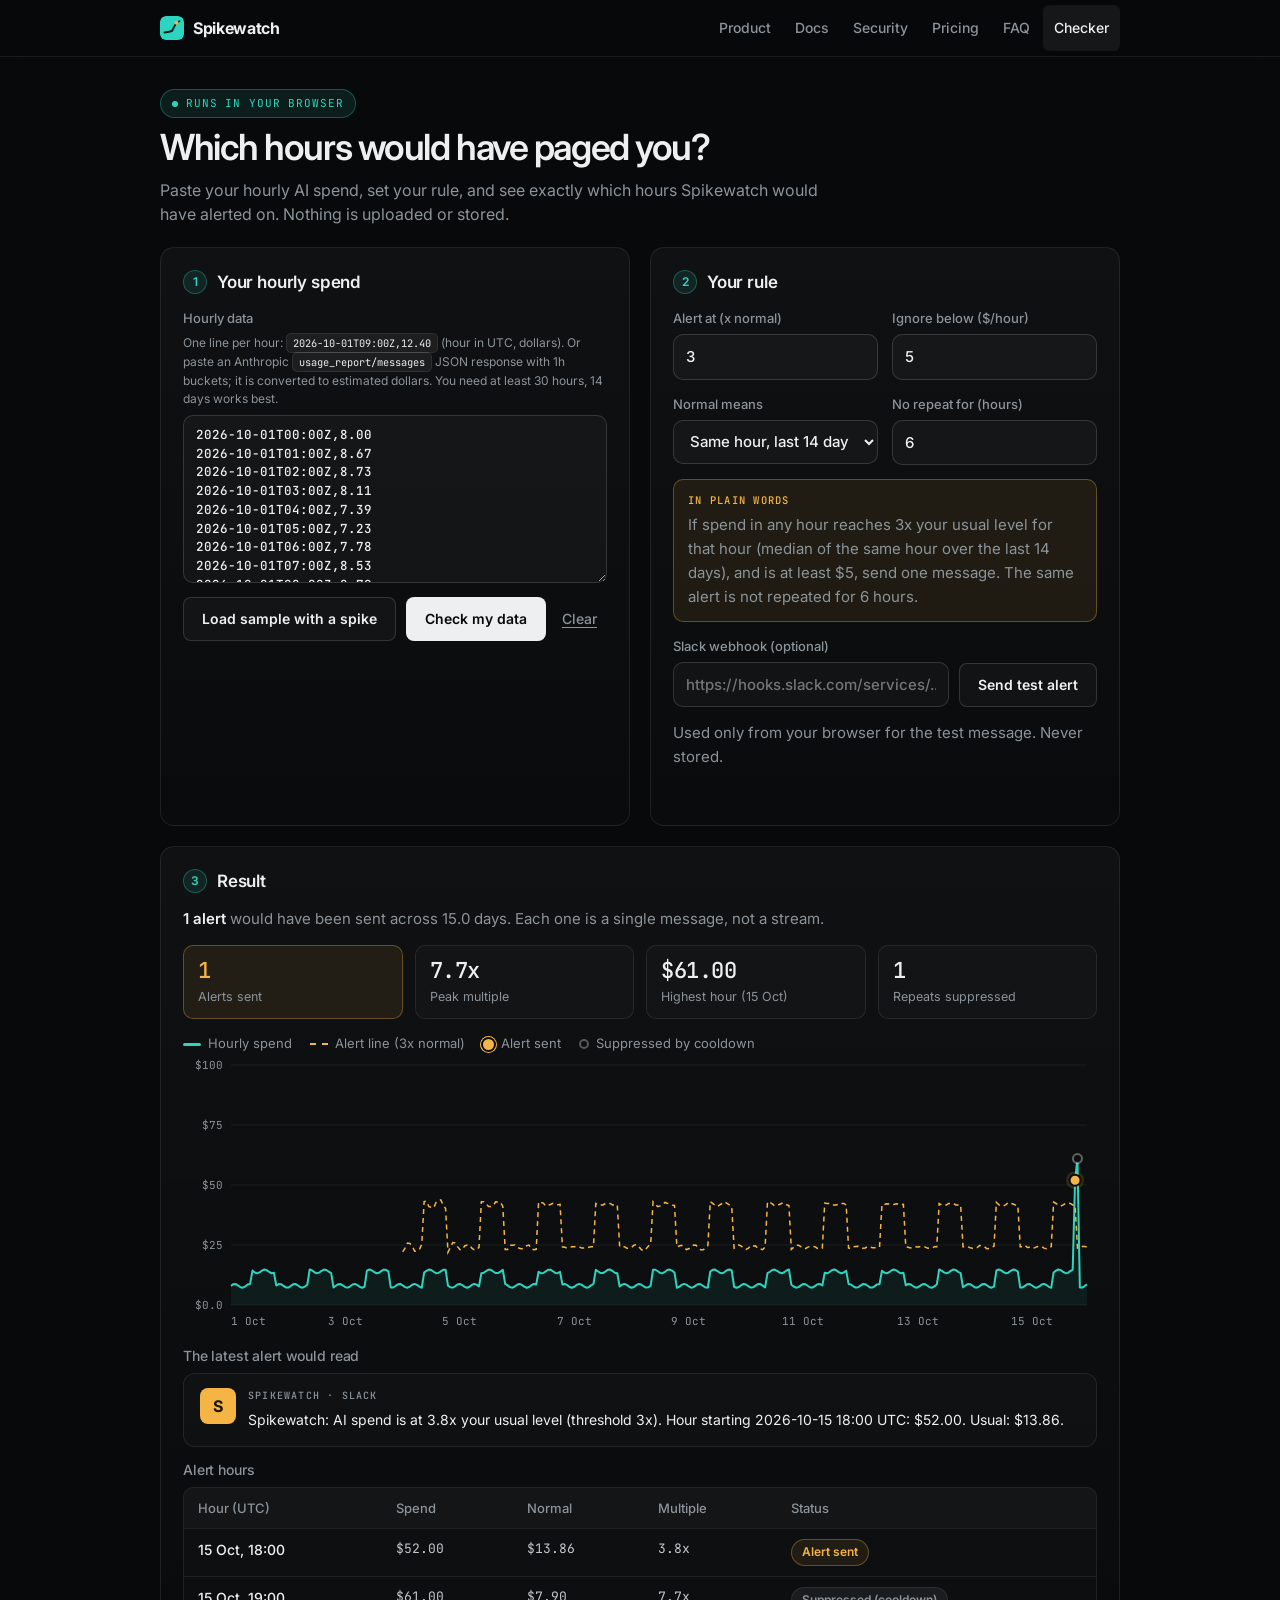
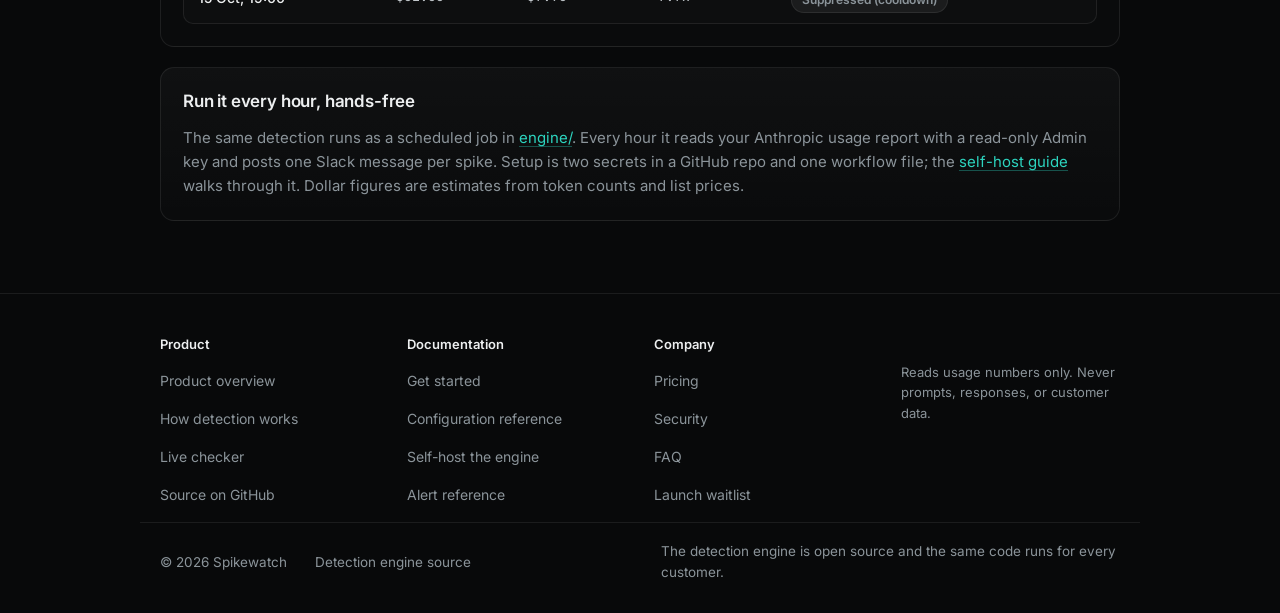
==== commit 088e90f2: "Modify theme color and enhance dark mode styles Updated theme color and adjusted styles for dark mod" ====
--- a/app/index.html
+++ b/app/index.html
@@ -1,23 +1,17 @@
 <!doctype html><html lang="en"><head><meta charset="utf-8"><meta name="viewport" content="width=device-width,initial-scale=1">
 <title>Spikewatch checker</title>
 <meta name="description" content="Paste your hourly AI spend and see exactly which hours would have triggered a Spikewatch alert. Runs in your browser, nothing is uploaded.">
-<meta name="theme-color" content="#0F766E">
+<meta name="theme-color" content="#08090A">
 <script>(function(c,l,a,r,i,t,y){c[a]=c[a]||function(){(c[a].q=c[a].q||[]).push(arguments)};t=l.createElement(r);t.async=1;t.src="https://www.clarity.ms/tag/"+i;y=l.getElementsByTagName(r)[0];y.parentNode.insertBefore(t,y);})(window,document,"clarity","script","yyytszxnjq");</script>
 <link rel="icon" href="data:image/svg+xml,%3Csvg xmlns='http://www.w3.org/2000/svg' viewBox='0 0 32 32'%3E%3Crect width='32' height='32' rx='7' fill='%230A766F'/%3E%3Cpolyline points='6,22 12,21 16,20 19,14 22,9 26,7' fill='none' stroke='white' stroke-width='2.5' stroke-linecap='round' stroke-linejoin='round'/%3E%3Ccircle cx='22' cy='9' r='2.6' fill='%23F2B24D'/%3E%3C/svg%3E">
 <link rel="preconnect" href="https://fonts.googleapis.com">
 <link rel="stylesheet" href="https://fonts.googleapis.com/css2?family=Inter:wght@400;500;600;700&family=JetBrains+Mono:wght@400;500&display=swap">
-<style>:root{
-  --bg:#FFFFFF;--surface:#FFFFFF;--surface2:#FAFAF8;--ink:#131311;--muted:#6E6D66;--line:#E9E7E2;--grid:#F0EEE9;
-  --accent:#0F766E;--accent-ink:#FFFFFF;--accent-soft:#F0F7F5;
-  --alert:#B45309;--alert-bg:#FDF6EC;--alert-line:#F0E2C4;--red:#B91C1C;--green:#15803D;
-  --sans:'Inter',system-ui,'Segoe UI',Arial,sans-serif;--mono:'JetBrains Mono',ui-monospace,Consolas,monospace;
-  color-scheme:light;
-}
-*{box-sizing:border-box}
+<link rel="stylesheet" href="/assets/site.css">
+<style>*{box-sizing:border-box}
 html{-webkit-text-size-adjust:100%}
 body{margin:0;background:var(--bg);color:var(--ink);font:16px/1.55 var(--sans);-webkit-font-smoothing:antialiased;overflow-x:hidden}
 a{color:var(--accent);text-underline-offset:3px}
-a:hover{color:#0B5B54}
+a:hover{color:#5EEAD4}
 :focus-visible{outline:2px solid var(--accent);outline-offset:2px}
 main{max-width:1000px;margin:0 auto;display:flex;flex-direction:column;gap:20px;padding:32px 20px 72px}
 main>*,.grid>*{min-width:0}
@@ -30,23 +24,23 @@
 .head p{max-width:42em}
 .chip{display:inline-flex;align-items:center;gap:8px;align-self:flex-start;font-family:var(--mono);font-size:11px;letter-spacing:.08em;text-transform:uppercase;color:var(--accent);background:var(--accent-soft);border-radius:999px;padding:5px 11px}
 .chip::before{content:"";width:6px;height:6px;border-radius:50%;background:var(--accent)}
-.card{background:var(--surface);border:1px solid var(--line);border-radius:14px;padding:22px;display:flex;flex-direction:column;gap:14px;box-shadow:0 1px 2px rgba(19,19,17,.03)}
+.card{background:var(--surface);border:1px solid var(--line);border-radius:14px;padding:22px;display:flex;flex-direction:column;gap:14px;box-shadow:0 1px 2px transparent}
 .card-head{display:flex;align-items:center;gap:10px}
-.step{flex:none;width:24px;height:24px;border-radius:50%;background:var(--ink);color:#fff;font-size:12px;font-weight:600;display:flex;align-items:center;justify-content:center}
+.step{flex:none;width:24px;height:24px;border-radius:50%;background:var(--accent-soft);color:var(--accent);border:1px solid var(--accent-line);font-size:12px;font-weight:600;display:flex;align-items:center;justify-content:center}
 .grid{display:grid;grid-template-columns:1fr 1fr;gap:20px;align-items:stretch}
 @media(max-width:780px){.grid{grid-template-columns:1fr}main{padding:24px 16px 56px}.card{padding:18px}}
 label{display:flex;flex-direction:column;gap:6px;font-size:13px;color:var(--muted);font-weight:500}
 label .hint{font-weight:400;font-size:12px}
-textarea,input,select{width:100%;min-height:44px;font:inherit;font-size:15px;padding:10px 12px;border:1px solid #D6D3CB;border-radius:8px;background:#fff;color:var(--ink);transition:border-color .15s,box-shadow .15s}
-textarea:focus,input:focus,select:focus{outline:none;border-color:var(--accent);box-shadow:0 0 0 3px #CDEAE4}
+textarea,input,select{width:100%;min-height:44px;font:inherit;font-size:15px;padding:10px 12px;border:1px solid var(--line2);border-radius:10px;background:rgba(255,255,255,.03);color:var(--ink);transition:border-color .15s,box-shadow .15s}
+textarea:focus,input:focus,select:focus{outline:none;border-color:var(--accent);box-shadow:0 0 0 3px var(--accent-soft)}
 textarea{height:168px;min-height:120px;resize:vertical;font-family:var(--mono);font-size:12.5px;line-height:1.5}
 .fields{display:grid;grid-template-columns:1fr 1fr;gap:14px}
 @media(max-width:480px){.fields{grid-template-columns:1fr}}
 .actions{display:flex;gap:10px;flex-wrap:wrap}
-button{font:inherit;font-weight:600;font-size:14px;min-height:44px;padding:0 18px;border-radius:8px;border:1px solid transparent;background:var(--ink);color:#fff;cursor:pointer;transition:background .15s,border-color .15s}
-button:hover{background:#2B2A26}
-button.g{background:#fff;color:var(--ink);border-color:#D6D3CB}
-button.g:hover{border-color:#9C998F;background:#fff}
+button{font:inherit;font-weight:600;font-size:14px;min-height:44px;padding:0 18px;border-radius:8px;border:1px solid transparent;background:#EDEFF0;color:#08090A;cursor:pointer;transition:background .15s,border-color .15s}
+button:hover{background:#fff}
+button.g{background:rgba(255,255,255,.03);color:var(--ink);border-color:var(--line2)}
+button.g:hover{border-color:rgba(255,255,255,.24);background:rgba(255,255,255,.07)}
 button.link{background:none;border:none;color:var(--muted);padding:0 6px;font-weight:500;text-decoration:underline;text-underline-offset:3px}
 button.link:hover{background:none;color:var(--ink)}
 .rule{background:var(--alert-bg);border:1px solid var(--alert-line);border-radius:10px;padding:12px 14px;font-size:14px;line-height:1.55}
@@ -56,7 +50,7 @@
 .status{font-size:13.5px;min-height:20px}
 .ok{color:var(--green);font-weight:600}
 .bad{color:var(--red);font-weight:600}
-code{font-family:var(--mono);font-size:.86em;background:#F4F3EF;border-radius:5px;padding:2px 6px;overflow-wrap:anywhere}
+code{font-family:var(--mono);font-size:.86em;background:rgba(255,255,255,.06);border-radius:5px;padding:2px 6px;overflow-wrap:anywhere}
 /* results */
 .stats{display:grid;grid-template-columns:repeat(4,1fr);gap:12px}
 @media(max-width:640px){.stats{grid-template-columns:1fr 1fr}}
@@ -70,8 +64,8 @@
 .legend i{display:inline-block;vertical-align:middle;margin-right:7px}
 .lg-line{width:18px;height:3px;border-radius:2px;background:var(--accent)}
 .lg-dash{width:18px;height:0;border-top:2px dashed var(--alert)}
-.lg-dot{width:11px;height:11px;border-radius:50%;background:var(--alert);box-shadow:0 0 0 2px #fff,0 0 0 3px var(--alert)}
-.lg-ring{width:10px;height:10px;border-radius:50%;border:2px solid #9C998F}
+.lg-dot{width:11px;height:11px;border-radius:50%;background:var(--alert);box-shadow:0 0 0 2px var(--bg),0 0 0 3px var(--alert)}
+.lg-ring{width:10px;height:10px;border-radius:50%;border:2px solid rgba(255,255,255,.3)}
 #chart{width:100%;position:relative}
 #chart svg{display:block;width:100%;height:auto;overflow:visible}
 .tw{overflow-x:auto;border:1px solid var(--line);border-radius:10px}
@@ -82,15 +76,15 @@
 td.num{font-family:var(--mono);font-size:13px}
 .badge{display:inline-block;font-size:12px;font-weight:600;border-radius:999px;padding:3px 10px}
 .badge.alert{background:var(--alert-bg);color:var(--alert);border:1px solid var(--alert-line)}
-.badge.sup{background:#F4F3EF;color:var(--muted);border:1px solid var(--line)}
-.empty{padding:20px;border:1px dashed #D6D3CB;border-radius:10px;color:var(--muted);text-align:center;font-size:14.5px}
-.slack{display:grid;grid-template-columns:36px 1fr;gap:12px;align-items:start;border:1px solid var(--line);border-radius:12px;padding:14px 16px;background:#fff}
-.slack i{width:36px;height:36px;border-radius:8px;background:var(--accent);color:#fff;font-style:normal;font-weight:700;display:flex;align-items:center;justify-content:center}
+.badge.sup{background:rgba(255,255,255,.06);color:var(--muted);border:1px solid var(--line)}
+.empty{padding:20px;border:1px dashed var(--line2);border-radius:10px;color:var(--muted);text-align:center;font-size:14.5px}
+.slack{display:grid;grid-template-columns:36px 1fr;gap:12px;align-items:start;border:1px solid var(--line);border-radius:12px;padding:14px 16px;background:rgba(255,255,255,.02)}
+.slack i{width:36px;height:36px;border-radius:8px;background:var(--alert);color:#1A1204;font-style:normal;font-weight:700;display:flex;align-items:center;justify-content:center}
 .slack b{display:block;font-family:var(--mono);font-size:10px;letter-spacing:.12em;text-transform:uppercase;color:var(--muted);font-weight:500;margin-bottom:3px}
 .slack span{font-size:14px;overflow-wrap:anywhere}
 .cols2{display:flex;flex-direction:column;gap:8px}
 /* nav */
-.nav{position:sticky;top:0;z-index:20;background:rgba(255,255,255,.9);backdrop-filter:blur(12px);-webkit-backdrop-filter:blur(12px);border-bottom:1px solid var(--line)}
+.nav{position:sticky;top:0;z-index:20;background:rgba(8,9,10,.72);backdrop-filter:blur(12px);-webkit-backdrop-filter:blur(12px);border-bottom:1px solid var(--line)}
 .nav-inner{max-width:1000px;margin:0 auto;padding:0 20px;min-height:56px;display:flex;align-items:center;gap:20px}
 .brand{display:flex;align-items:center;gap:9px;font-weight:700;font-size:16px;letter-spacing:-.02em;color:var(--ink);text-decoration:none;flex:none;min-height:44px}
 .brand svg{display:block;border-radius:6px}
@@ -110,6 +104,24 @@
 .foot-inner .right{margin-left:auto;max-width:34em}
 @media(max-width:700px){.foot-cols{grid-template-columns:1fr 1fr;padding-inline:16px}.foot-inner{padding-inline:16px}.foot-inner .right{margin-left:0}}
 @media(prefers-reduced-motion:reduce){*{transition:none!important}}
+
+/* v2 dark theme overrides */
+:root{--grid:rgba(255,255,255,.06)}
+body{background:var(--bg)}
+.card{background:linear-gradient(180deg,rgba(255,255,255,.035),rgba(255,255,255,.012));box-shadow:none}
+.chip{background:var(--accent-soft);color:var(--accent);border:1px solid var(--accent-line)}
+.chip::before{background:var(--accent)}
+h1{font-weight:600;letter-spacing:-.04em}
+.stat{background:rgba(255,255,255,.02)}
+.stat.hot{background:var(--alert-bg)}
+.rule{background:var(--alert-bg);color:var(--ink2)}
+.tw{background:rgba(255,255,255,.015)}
+th{background:rgba(255,255,255,.025)}
+select option{background:#111416;color:var(--ink)}
+.nav-links a[aria-current=page]{box-shadow:none;background:rgba(255,255,255,.06);color:var(--ink)}
+footer{background:transparent}
+.foot-col b{font-family:var(--body);font-size:13px;letter-spacing:0;text-transform:none;color:var(--ink);font-weight:600}
+.foot-inner{border-top:1px solid var(--line)}
 </style></head><body>
 <nav class="nav"><div class="nav-inner">
 <a class="brand" href="/"><svg width="24" height="24" viewBox="0 0 32 32" aria-hidden="true"><rect width="32" height="32" rx="7" fill="var(--accent)"/><polyline points="6,22 12,21 16,20 19,14 22,9 26,7" fill="none" stroke="var(--accent-ink)" stroke-width="2.5" stroke-linecap="round" stroke-linejoin="round"/><circle cx="22" cy="9" r="2.6" fill="var(--alert)"/></svg>Spikewatch</a>
@@ -212,8 +224,8 @@
  s+=`<polyline fill="none" stroke="var(--accent)" stroke-width="2" stroke-linejoin="round" points="${rows.map((r,i)=>x(i)+","+y(r.v)).join(" ")}"/>`;
  let seg=[];const flush=()=>{if(seg.length>1)s+=`<polyline fill="none" stroke="var(--alert)" stroke-width="1.5" stroke-dasharray="5 4" points="${seg.join(" ")}"/>`;seg=[]};
  thr.forEach((v,i)=>{if(v===null)flush();else seg.push(x(i)+","+y(v))});flush();
- rows.forEach((r,i)=>{if(r.suppressed&&!r.alert)s+=`<circle cx="${x(i)}" cy="${y(r.v)}" r="4.5" fill="#fff" stroke="#9C998F" stroke-width="2"><title>${fmtHour(r.t)} UTC: ${money(r.v)} (suppressed by cooldown)</title></circle>`});
- rows.forEach((r,i)=>{if(r.alert)s+=`<circle cx="${x(i)}" cy="${y(r.v)}" r="9" fill="var(--alert)" opacity=".16"/><circle cx="${x(i)}" cy="${y(r.v)}" r="5.5" fill="var(--alert)" stroke="#fff" stroke-width="2"><title>${fmtHour(r.t)} UTC: ${money(r.v)}, ${r.ratio.toFixed(1)}x normal</title></circle>`});
+ rows.forEach((r,i)=>{if(r.suppressed&&!r.alert)s+=`<circle cx="${x(i)}" cy="${y(r.v)}" r="4.5" fill="#0C0E10" stroke="rgba(255,255,255,.35)" stroke-width="2"><title>${fmtHour(r.t)} UTC: ${money(r.v)} (suppressed by cooldown)</title></circle>`});
+ rows.forEach((r,i)=>{if(r.alert)s+=`<circle cx="${x(i)}" cy="${y(r.v)}" r="9" fill="var(--alert)" opacity=".16"/><circle cx="${x(i)}" cy="${y(r.v)}" r="5.5" fill="var(--alert)" stroke="#0C0E10" stroke-width="2"><title>${fmtHour(r.t)} UTC: ${money(r.v)}, ${r.ratio.toFixed(1)}x normal</title></circle>`});
  box.innerHTML=s+"</svg>"}
 function run(){const msg=$("msg");
  try{const pts=parse($("data").value);if(pts.length<30)throw new Error("Need at least 30 hourly points (about 2 days). 14 days gives the best baseline. You have "+pts.length+".");
--- a/assets/site.css
+++ b/assets/site.css
@@ -0,0 +1,241 @@
+/* Spikewatch design system v2: dark instrument panel.
+   One canvas, hairline borders instead of shadows, one accent (teal), amber reserved for spikes. */
+:root{
+  --bg:#08090A;--surface:#0D0F11;--surface2:#111416;--raise:#171B1E;
+  --ink:#EDEFF0;--ink2:#C2C8CC;--muted:#8B949A;--faint:#5F686E;
+  --line:rgba(255,255,255,.08);--line2:rgba(255,255,255,.14);--edge:rgba(255,255,255,.14);
+  --accent:#2DD4BF;--accent-strong:#14B8A6;--accent-ink:#03201C;--accent-soft:rgba(45,212,191,.10);--accent-line:rgba(45,212,191,.32);
+  --alert:#F5B544;--alert-bg:rgba(245,181,68,.09);--alert-line:rgba(245,181,68,.32);
+  --green:#4ADE80;--red:#F87171;
+  --code-bg:#0B0D0F;--code-ink:#D5DBDF;
+  --display:'Inter',system-ui,'Segoe UI',Arial,sans-serif;
+  --body:'Inter',system-ui,'Segoe UI',Arial,sans-serif;
+  --sans:var(--body);
+  --mono:'JetBrains Mono',ui-monospace,Consolas,monospace;
+  --r-sm:8px;--r:12px;--r-lg:16px;
+  color-scheme:dark;
+}
+*{box-sizing:border-box}
+html{scroll-behavior:smooth;-webkit-text-size-adjust:100%;background:var(--bg);overflow-x:clip}
+body{margin:0;color:var(--ink2);font-family:var(--body);font-size:16px;line-height:1.6;background:var(--bg);
+  background-image:radial-gradient(1100px 520px at 50% -260px,rgba(45,212,191,.11),transparent 70%);background-repeat:no-repeat;
+  font-feature-settings:"cv11","ss01","ss03";-webkit-font-smoothing:antialiased;-moz-osx-font-smoothing:grayscale;text-rendering:optimizeLegibility;overflow-x:clip}
+::selection{background:rgba(45,212,191,.32);color:#fff}
+h1,h2,h3,h4{font-family:var(--display);color:var(--ink);margin:0;text-wrap:balance}
+h1{font-size:clamp(36px,5.4vw,60px);font-weight:600;letter-spacing:-.042em;line-height:1.04}
+h2{font-size:clamp(26px,3.4vw,38px);font-weight:600;letter-spacing:-.032em;line-height:1.1}
+h3{font-size:17px;font-weight:600;letter-spacing:-.012em;line-height:1.35}
+h4{font-size:15px;font-weight:600}
+p{margin:0}
+b,strong{color:var(--ink);font-weight:600}
+a{color:var(--accent);text-decoration:none;transition:color .15s}
+a:hover{color:#5EEAD4}
+p a,li a,td a{text-decoration:underline;text-decoration-color:rgba(45,212,191,.35);text-underline-offset:3px}
+p a:hover,li a:hover,td a:hover{text-decoration-color:currentColor}
+:focus-visible{outline:2px solid var(--accent);outline-offset:3px;border-radius:6px}
+section,section[id],div[id]{scroll-margin-top:110px}
+.mut{color:var(--muted)}
+.small{font-size:14px}
+.lede{color:var(--muted);font-size:18px;line-height:1.6;max-width:36em}
+.stack{display:flex;flex-direction:column;gap:16px}
+/* section label: quiet, single accent, no uppercase noise */
+.eyebrow{display:flex;align-items:center;gap:8px;font-family:var(--body);font-size:13.5px;font-weight:500;letter-spacing:0;text-transform:none;color:var(--accent);margin:0}
+.eyebrow::before{content:none;display:none}
+/* layout shell for content pages */
+main{max-width:1080px;margin:0 auto;display:flex;flex-direction:column;gap:112px;padding-inline:24px;padding-block:24px 112px}
+@media (max-width:860px){main{gap:72px;padding-inline:16px}}
+
+/* ---------- nav ---------- */
+.nav{position:sticky;top:0;z-index:30;background:rgba(8,9,10,.72);backdrop-filter:saturate(160%) blur(14px);-webkit-backdrop-filter:saturate(160%) blur(14px);border-bottom:1px solid var(--line)}
+.nav-inner{max-width:1080px;margin:0 auto;padding:0 24px;min-height:60px;height:auto;display:flex;align-items:center;gap:20px}
+.brand{display:inline-flex;align-items:center;gap:10px;min-height:44px;font-family:var(--display);font-weight:600;font-size:15.5px;letter-spacing:-.02em;color:var(--ink);text-decoration:none;flex:none}
+.brand:hover{color:var(--ink)}
+.brand svg{display:block;border-radius:7px}
+.nav-links{display:flex;gap:2px;margin-left:auto;align-items:center}
+.nav-links a{display:inline-flex;align-items:center;min-height:44px;padding:0 12px;color:var(--muted);text-decoration:none;white-space:nowrap;font-size:14px;font-weight:500;border-radius:8px;box-shadow:none;transition:color .15s,background .15s}
+.nav-links a:hover{color:var(--ink);background:rgba(255,255,255,.04)}
+.nav-links a.on,.nav-links a[aria-current=page]{color:var(--ink);box-shadow:none;background:rgba(255,255,255,.06)}
+.nav-cta{margin-left:8px}
+@media (max-width:860px){
+  .nav-inner{flex-wrap:wrap;gap:0 12px;padding:8px 16px 0}
+  .nav-cta{margin-left:auto;margin-bottom:0}
+  .nav-links{order:3;width:100%;margin-left:-12px;overflow-x:auto;gap:0;padding:0 0 4px;scrollbar-width:none}
+  .nav-links::-webkit-scrollbar{display:none}
+}
+
+/* ---------- buttons ---------- */
+.btn{display:inline-flex;align-items:center;justify-content:center;gap:8px;min-height:44px;padding:0 18px;border-radius:10px;font-family:var(--body);font-weight:500;font-size:14.5px;line-height:1;letter-spacing:-.005em;text-decoration:none;border:1px solid transparent;white-space:nowrap;cursor:pointer;box-shadow:none;transition:background .15s,border-color .15s,color .15s,transform .1s}
+.btn:active{transform:translateY(1px)}
+.btn-primary{background:#EDEFF0;color:#08090A;border-color:#EDEFF0;box-shadow:0 0 0 1px rgba(255,255,255,.06),0 8px 24px -10px rgba(45,212,191,.45)}
+.btn-primary:hover{background:#FFFFFF;border-color:#fff;color:#08090A}
+.btn-ghost{background:rgba(255,255,255,.03);color:var(--ink);border-color:var(--line2)}
+.btn-ghost:hover{background:rgba(255,255,255,.07);border-color:rgba(255,255,255,.22);color:var(--ink)}
+.btn-sm{min-height:44px;padding:0 14px;font-size:14px}
+.btn-lg{min-height:50px;padding:0 24px;font-size:15.5px;border-radius:12px}
+.cta-row{display:flex;gap:12px;flex-wrap:wrap;align-items:center}
+
+/* ---------- breadcrumb, page head, tabs ---------- */
+.crumbs{font-family:var(--body);font-size:13px;letter-spacing:0;color:var(--faint);display:flex;gap:8px;align-items:center;flex-wrap:wrap}
+.crumbs a{display:inline-flex;align-items:center;min-height:36px;color:var(--muted);text-decoration:none}
+.crumbs a:hover{color:var(--ink)}
+.pagehead{display:flex;flex-direction:column;gap:16px;padding-top:48px;max-width:760px}
+.pagehead h1{font-size:clamp(34px,4.8vw,52px)}
+.tabs{position:sticky;top:60px;z-index:15;background:rgba(8,9,10,.78);backdrop-filter:blur(14px);-webkit-backdrop-filter:blur(14px);border-bottom:1px solid var(--line);margin-inline:-24px;padding-inline:24px;max-width:none;overflow-x:auto}
+.tabs-inner{display:flex;gap:26px;overflow-x:auto;max-width:1080px;margin:0 auto;scrollbar-width:none}
+.tabs-inner::-webkit-scrollbar{display:none}
+.tabs a{flex:none;display:inline-flex;align-items:center;min-height:46px;padding:0;font-size:13.5px;font-weight:500;color:var(--muted);text-decoration:none;border-bottom:1.5px solid transparent;margin-bottom:-1px}
+.tabs a:hover{color:var(--ink);border-bottom-color:var(--line2)}
+.tabs a.cta{margin-left:auto;color:var(--accent)}
+@media (max-width:860px){.tabs{top:104px;margin-inline:-16px;padding-inline:16px}}
+
+/* ---------- content-page hero (product) ---------- */
+.hero{display:grid;grid-template-columns:1.05fr 1fr;gap:56px;align-items:center;padding-top:48px}
+.hero>*{min-width:0}
+.trust{display:flex;gap:8px 22px;flex-wrap:wrap;list-style:none;margin:8px 0 0;padding:0;font-size:13.5px;font-weight:500;color:var(--muted)}
+.trust li{display:flex;align-items:center;gap:8px}
+.trust li::before{content:"";width:10px;height:5px;border-left:1.5px solid var(--accent);border-bottom:1.5px solid var(--accent);transform:rotate(-45deg) translateY(-1px);flex:none}
+.chart{background:linear-gradient(180deg,rgba(255,255,255,.035),rgba(255,255,255,.01));border:1px solid var(--line);border-radius:var(--r-lg);padding:20px;box-shadow:0 30px 80px -40px rgba(0,0,0,.8)}
+.chart svg{display:block;width:100%;height:auto}
+.alertline{margin-top:14px;display:grid;grid-template-columns:32px 1fr;gap:12px;align-items:start;background:var(--alert-bg);border:1px solid var(--alert-line);border-radius:var(--r);padding:14px 16px;box-shadow:none}
+.alertline b{font-size:0;width:32px;height:32px;border-radius:8px;background:var(--alert);display:flex;align-items:center;justify-content:center}
+.alertline b::after{content:"S";font-family:var(--body);font-size:14px;font-weight:700;color:#1A1204}
+.alertline span{font-size:13.5px;line-height:1.55;color:var(--ink2)}
+.alertline span::before{content:"Spikewatch · Slack";display:block;font-family:var(--body);font-size:12px;font-weight:500;letter-spacing:0;text-transform:none;color:var(--alert);margin-bottom:4px}
+
+/* ---------- fact strip ---------- */
+.facts{display:grid;grid-template-columns:repeat(4,1fr);gap:24px;border-block:1px solid var(--line);padding-block:28px}
+.facts div{display:flex;flex-direction:column;gap:4px}
+.facts b{font-family:var(--display);font-size:22px;font-weight:600;letter-spacing:-.03em;color:var(--ink)}
+.facts span{color:var(--muted);font-size:14px;line-height:1.5}
+
+/* ---------- cards ---------- */
+.cards3{display:grid;grid-template-columns:repeat(3,1fr);gap:16px}
+.cards2{display:grid;grid-template-columns:1fr 1fr;gap:16px}
+.card{background:linear-gradient(180deg,rgba(255,255,255,.035),rgba(255,255,255,.012));border:1px solid var(--line);border-radius:var(--r);padding:24px;display:flex;flex-direction:column;gap:8px;box-shadow:none;transition:border-color .2s,background .2s}
+.card:hover{border-color:var(--line2);box-shadow:none}
+.card p{color:var(--muted);font-size:15px;line-height:1.6}
+.card h3,.card h4{margin:0}
+.card .more{margin-top:auto;padding-top:8px;font-size:14px;font-weight:500}
+
+/* ---------- steps & numbered blocks ---------- */
+.steps{display:grid;grid-template-columns:repeat(3,1fr);gap:24px;list-style:none;margin:0;padding:0;counter-reset:step}
+.steps li{min-width:0;border-top:1px solid var(--line2);padding-top:18px;display:flex;flex-direction:column;gap:6px}
+.steps strong{font-family:var(--display);font-size:17px;font-weight:600;letter-spacing:-.012em;color:var(--ink)}
+.steps span{color:var(--muted);font-size:15px}
+.detail{display:grid;grid-template-columns:56px 1fr;gap:18px;align-items:start}
+.detail .num{font-family:var(--mono);color:var(--accent);font-size:13px;border:1px solid var(--accent-line);border-radius:10px;width:44px;height:44px;display:flex;align-items:center;justify-content:center;background:var(--accent-soft)}
+.detail .body{display:flex;flex-direction:column;gap:8px}
+.detail .body p{color:var(--muted);font-size:15.5px}
+
+/* ---------- demo strip ---------- */
+.demo{display:grid;grid-template-columns:1fr auto;gap:32px;align-items:center;background:radial-gradient(500px 160px at 0% 0%,rgba(45,212,191,.10),transparent 70%),var(--surface);border:1px solid var(--line);border-radius:var(--r-lg);padding:32px}
+.demo p{color:var(--muted);font-size:15.5px}
+.demo .btn{align-self:center}
+
+/* ---------- tables ---------- */
+.tw{overflow-x:auto;border:1px solid var(--line);border-radius:var(--r);background:rgba(255,255,255,.015)}
+table{border-collapse:collapse;width:100%;font-size:15px;background:transparent}
+th,td{text-align:left;padding:14px 18px;border-bottom:1px solid var(--line);vertical-align:top;color:var(--ink2)}
+tr:last-child td{border-bottom:none}
+th,thead th{font-family:var(--body);font-size:13px;letter-spacing:0;text-transform:none;color:var(--muted);font-weight:500;background:rgba(255,255,255,.025)}
+td:first-child{font-weight:500;color:var(--ink)}
+td code,li code,p code{font-size:.88em}
+.yes{color:var(--green);font-weight:500}
+.part{color:var(--alert);font-weight:500}
+.no{color:var(--faint)}
+
+/* ---------- lists & columns ---------- */
+.cols{display:grid;grid-template-columns:1fr 1fr;gap:32px}
+.cols>*{min-width:0}
+ul.plain{margin:0;padding-left:20px;display:flex;flex-direction:column;gap:10px;color:var(--muted);font-size:15.5px}
+ul.plain li::marker{color:var(--faint)}
+ul.plain b{color:var(--ink)}
+ul.check{margin:0;padding:0;list-style:none;display:flex;flex-direction:column;gap:10px;color:var(--muted);font-size:15.5px}
+ul.check li{padding-left:26px;position:relative}
+ul.check li::before{content:"";position:absolute;left:2px;top:9px;width:11px;height:6px;border-left:1.5px solid var(--accent);border-bottom:1.5px solid var(--accent);transform:rotate(-45deg)}
+ul.check b{color:var(--ink)}
+ol.plain{margin:0;padding-left:22px;display:flex;flex-direction:column;gap:10px}
+ol.plain li::marker{color:var(--faint);font-family:var(--mono);font-size:.9em}
+
+/* ---------- code ---------- */
+code{font-family:var(--mono);font-size:.85em;background:rgba(255,255,255,.06);color:var(--ink);border:1px solid var(--line);border-radius:6px;padding:1px 6px;overflow-wrap:anywhere}
+pre{background:var(--code-bg);color:var(--code-ink);border:1px solid var(--line);border-radius:var(--r);padding:20px 22px;overflow-x:auto;font-family:var(--mono);font-size:13.5px;line-height:1.7;margin:0}
+pre code{background:none;border:none;padding:0;font-size:inherit;color:inherit}
+pre .c{color:#6B757C}
+
+/* ---------- pricing ---------- */
+.offer{background:radial-gradient(600px 220px at 100% 0%,rgba(45,212,191,.10),transparent 70%),var(--surface);border:1px solid var(--line2);border-radius:20px;padding:40px;display:grid;grid-template-columns:auto 1fr;gap:48px;align-items:center;box-shadow:none}
+.offer>*{min-width:0}
+.price{font-family:var(--display);font-weight:600;font-size:clamp(52px,7vw,76px);line-height:1;letter-spacing:-.05em;color:var(--ink)}
+.price small{font-family:var(--body);font-weight:400;font-size:17px;color:var(--muted);letter-spacing:0}
+.founding{display:inline-flex;align-self:flex-start;font-family:var(--body);font-size:12.5px;font-weight:500;letter-spacing:0;text-transform:none;color:var(--alert);background:var(--alert-bg);border:1px solid var(--alert-line);border-radius:999px;padding:3px 10px;margin-bottom:12px}
+.note{font-size:14px;color:var(--muted)}
+
+/* ---------- faq ---------- */
+.faq{display:flex;flex-direction:column;border-bottom:1px solid var(--line)}
+.faq details{border-top:1px solid var(--line);padding:0}
+.faq summary{font-family:var(--display);font-weight:500;font-size:16px;letter-spacing:-.01em;color:var(--ink);cursor:pointer;list-style:none;display:flex;justify-content:space-between;align-items:center;gap:16px;min-height:60px;padding:14px 2px}
+.faq summary::-webkit-details-marker{display:none}
+.faq summary::after{content:"";font-size:0;flex:none;width:9px;height:9px;border-right:1.5px solid var(--muted);border-bottom:1.5px solid var(--muted);transform:rotate(45deg) translateY(-3px);transition:transform .2s}
+.faq details[open] summary::after{content:"";transform:rotate(-135deg) translateY(-2px)}
+.faq summary:hover{color:#fff}
+.faq details p{margin:0;padding:0 2px 20px;color:var(--muted);font-size:15.5px;max-width:42em}
+
+/* ---------- CTA band ---------- */
+.band{position:relative;overflow:hidden;background:radial-gradient(700px 260px at 50% -40%,rgba(45,212,191,.22),transparent 70%),var(--surface);border:1px solid var(--line2);border-radius:20px;padding:56px;display:flex;flex-direction:column;gap:18px;align-items:flex-start}
+.band h2{color:var(--ink)}
+.band p{color:var(--muted);max-width:44em;font-size:16px}
+.band .eyebrow{color:var(--accent)}
+.band .btn-primary{background:#EDEFF0;color:#08090A}
+.band .btn-primary:hover{background:#fff;color:#08090A}
+.band .btn-ghost{background:rgba(255,255,255,.03);color:var(--ink);border-color:var(--line2)}
+.band .btn-ghost:hover{background:rgba(255,255,255,.07);border-color:rgba(255,255,255,.22);color:var(--ink)}
+
+/* ---------- docs layout ---------- */
+.docgrid{display:grid;grid-template-columns:200px 1fr;gap:56px;align-items:start}
+.docside{position:sticky;top:110px;display:flex;flex-direction:column;gap:1px}
+.docside a{display:flex;align-items:center;min-height:38px;color:var(--muted);text-decoration:none;padding:0 12px;border-left:1px solid var(--line);font-size:14px;font-weight:400}
+.docside a:hover{color:var(--ink);border-left-color:var(--accent)}
+.docside .sidehead{font-family:var(--body);font-size:12px;font-weight:600;letter-spacing:0;text-transform:none;color:var(--ink);padding:16px 12px 6px}
+.docbody{display:flex;flex-direction:column;gap:56px;min-width:0}
+.docsec{display:flex;flex-direction:column;gap:14px}
+.docsec p{color:var(--muted);font-size:15.5px}
+.docsec ul.plain,.docsec ol.plain{color:var(--muted);font-size:15.5px}
+
+/* ---------- yes / no ---------- */
+.yesno{display:grid;grid-template-columns:1fr 1fr;gap:16px}
+.yn-card{background:linear-gradient(180deg,rgba(255,255,255,.035),rgba(255,255,255,.012));border:1px solid var(--line);border-radius:var(--r);padding:24px;display:flex;flex-direction:column;gap:10px}
+.yn-card.never{border-top:2px solid var(--alert)}
+.yn-card.can{border-top:2px solid var(--green)}
+
+/* ---------- footer ---------- */
+footer{border-top:1px solid var(--line);background:transparent}
+.foot-cols{max-width:1080px;margin:0 auto;padding:48px 24px 12px;display:grid;grid-template-columns:repeat(3,minmax(0,1fr)) auto;gap:32px}
+.foot-col{display:flex;flex-direction:column;gap:0;font-size:14px}
+.foot-col b{font-family:var(--body);font-size:13px;letter-spacing:0;text-transform:none;color:var(--ink);font-weight:600;margin-bottom:6px}
+.foot-col a{display:inline-flex;align-items:center;min-height:36px;color:var(--muted);text-decoration:none}
+.foot-col a:hover{color:var(--ink)}
+.foot-inner{max-width:1080px;margin:0 auto;padding:20px 24px 36px;display:flex;gap:8px 28px;flex-wrap:wrap;align-items:center;color:var(--faint);font-size:13.5px;border-top:1px solid var(--line)}
+.foot-inner a{display:inline-flex;align-items:center;min-height:36px;color:var(--muted);text-decoration:none}
+.foot-inner a:hover{color:var(--ink)}
+.foot-inner .right{margin-left:auto;max-width:34em}
+
+@media (max-width:860px){
+  .hero,.cols,.steps,.cards3,.cards2,.offer,.demo,.yesno{grid-template-columns:1fr}
+  .hero{gap:36px;padding-top:24px}
+  .facts{grid-template-columns:1fr 1fr;gap:20px}
+  .docgrid{grid-template-columns:1fr;gap:32px}
+  .docside{position:static;flex-direction:row;flex-wrap:wrap;gap:0 4px}
+  .docside a{border-left:none;padding:0 10px;border-radius:8px;background:rgba(255,255,255,.03);margin:2px 0}
+  .docside .sidehead{width:100%;padding:12px 2px 4px}
+  .foot-cols{grid-template-columns:1fr 1fr;padding-inline:16px}
+  .foot-inner{padding-inline:16px}
+  .foot-inner .right{margin-left:0}
+  .demo .btn{justify-self:start}
+  .tw table{font-size:14px}
+  .tw th,.tw td{padding:12px 14px}
+  .band{padding:36px 22px}
+  .offer{padding:28px 22px;gap:24px}
+  .tw.wide table{min-width:680px}
+}
+@media (prefers-reduced-motion:reduce){html{scroll-behavior:auto}*{transition:none!important;animation:none!important}}
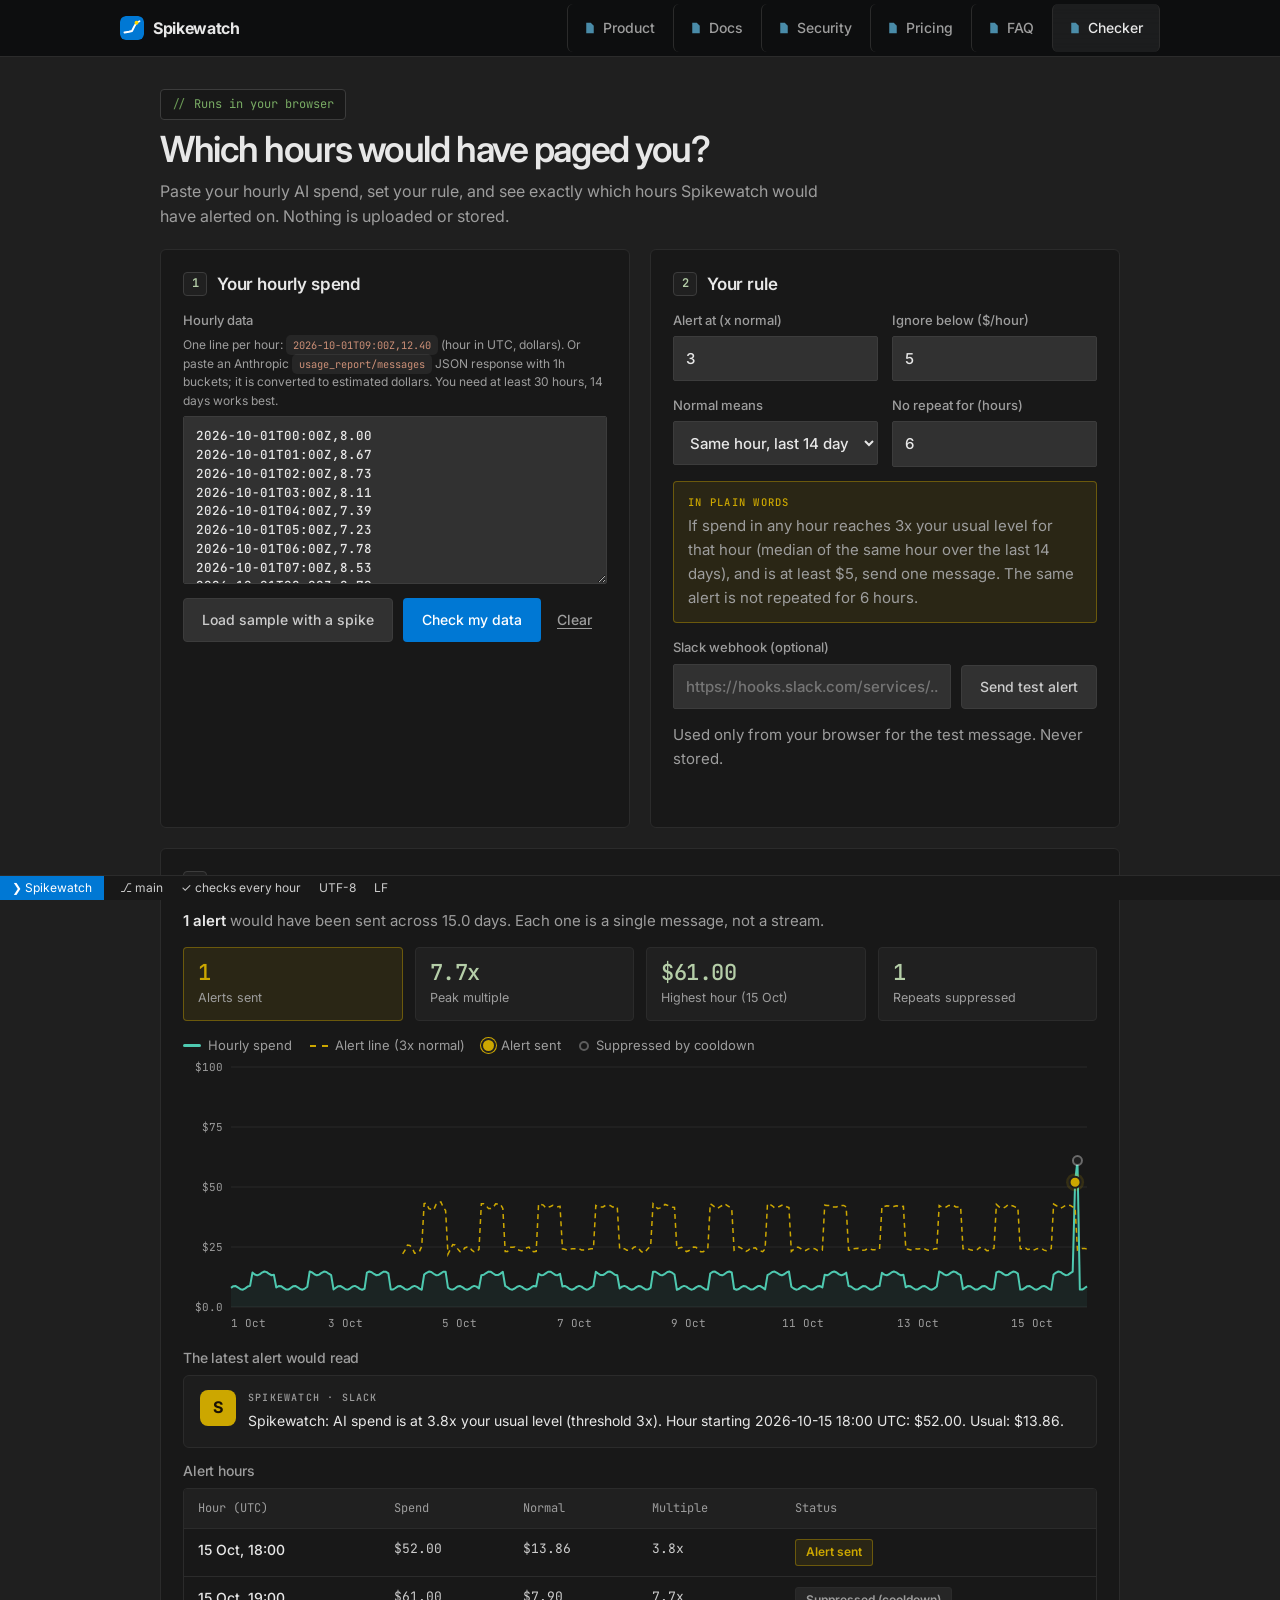
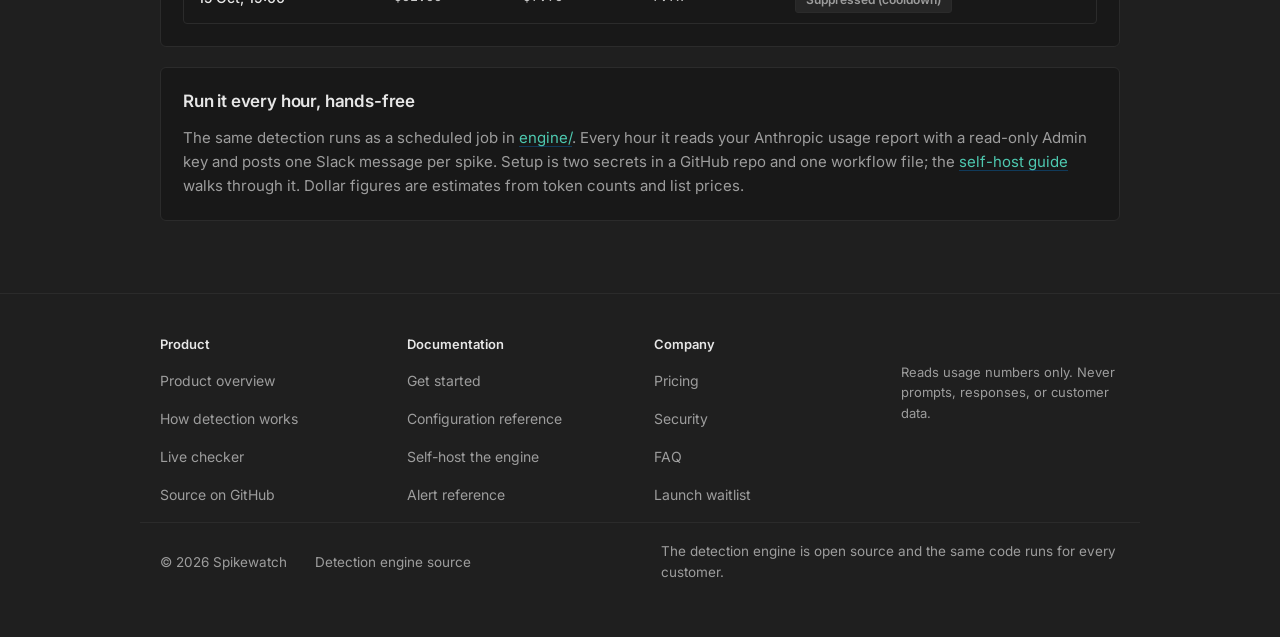
==== commit b9320723: "Change theme color and button hover styles Updated theme color and button styles for better visibili" ====
--- a/app/index.html
+++ b/app/index.html
@@ -1,7 +1,7 @@
 <!doctype html><html lang="en"><head><meta charset="utf-8"><meta name="viewport" content="width=device-width,initial-scale=1">
 <title>Spikewatch checker</title>
 <meta name="description" content="Paste your hourly AI spend and see exactly which hours would have triggered a Spikewatch alert. Runs in your browser, nothing is uploaded.">
-<meta name="theme-color" content="#08090A">
+<meta name="theme-color" content="#181818">
 <script>(function(c,l,a,r,i,t,y){c[a]=c[a]||function(){(c[a].q=c[a].q||[]).push(arguments)};t=l.createElement(r);t.async=1;t.src="https://www.clarity.ms/tag/"+i;y=l.getElementsByTagName(r)[0];y.parentNode.insertBefore(t,y);})(window,document,"clarity","script","yyytszxnjq");</script>
 <link rel="icon" href="data:image/svg+xml,%3Csvg xmlns='http://www.w3.org/2000/svg' viewBox='0 0 32 32'%3E%3Crect width='32' height='32' rx='7' fill='%230A766F'/%3E%3Cpolyline points='6,22 12,21 16,20 19,14 22,9 26,7' fill='none' stroke='white' stroke-width='2.5' stroke-linecap='round' stroke-linejoin='round'/%3E%3Ccircle cx='22' cy='9' r='2.6' fill='%23F2B24D'/%3E%3C/svg%3E">
 <link rel="preconnect" href="https://fonts.googleapis.com">
@@ -37,8 +37,8 @@
 .fields{display:grid;grid-template-columns:1fr 1fr;gap:14px}
 @media(max-width:480px){.fields{grid-template-columns:1fr}}
 .actions{display:flex;gap:10px;flex-wrap:wrap}
-button{font:inherit;font-weight:600;font-size:14px;min-height:44px;padding:0 18px;border-radius:8px;border:1px solid transparent;background:#EDEFF0;color:#08090A;cursor:pointer;transition:background .15s,border-color .15s}
-button:hover{background:#fff}
+button{font:inherit;font-weight:600;font-size:14px;min-height:44px;padding:0 18px;border-radius:8px;border:1px solid transparent;background:#0078D4;color:#fff;cursor:pointer;transition:background .15s,border-color .15s}
+button:hover{background:#026EC1}
 button.g{background:rgba(255,255,255,.03);color:var(--ink);border-color:var(--line2)}
 button.g:hover{border-color:rgba(255,255,255,.24);background:rgba(255,255,255,.07)}
 button.link{background:none;border:none;color:var(--muted);padding:0 6px;font-weight:500;text-decoration:underline;text-underline-offset:3px}
@@ -122,6 +122,28 @@
 footer{background:transparent}
 .foot-col b{font-family:var(--body);font-size:13px;letter-spacing:0;text-transform:none;color:var(--ink);font-weight:600}
 .foot-inner{border-top:1px solid var(--line)}
+
+/* ===== VS Code theme (v3) checker overrides ===== */
+:root{--grid:rgba(255,255,255,.07);--accent:#4EC9B0}
+.nav-inner{max-width:1080px}
+.card{background:var(--surface);border-radius:6px}
+.chip{border-radius:4px;background:var(--surface);border-color:var(--line2);color:#79AB64;font-size:12px;text-transform:none;letter-spacing:0}
+.chip::before{content:"//";width:auto;height:auto;background:none;border-radius:0;color:#6A9955}
+.step{border-radius:4px;background:#202020;border-color:var(--line2);color:var(--syn-num);font-family:var(--mono)}
+textarea,input,select{border-radius:2px;background:#313131;border-color:#3C3C3C}
+textarea:focus,input:focus,select:focus{border-color:#0078D4;box-shadow:none;outline:1px solid #0078D4}
+button{border-radius:4px;font-weight:500}
+button.g{background:#313131;border-color:#3C3C3C;color:var(--ink2)}
+button.g:hover{background:#3C3C3C;border-color:#464646;color:#fff}
+.rule{border-radius:4px}
+.stat{border-radius:4px;background:#202020}
+.stat b{color:var(--syn-num)}
+.stat.hot b{color:var(--alert)}
+.tw{border-radius:4px;background:var(--surface)}
+th{background:#202020}
+.slack{border-radius:6px}
+.badge{border-radius:3px}
+.nav-links a{padding:0 16px}
 </style></head><body>
 <nav class="nav"><div class="nav-inner">
 <a class="brand" href="/"><svg width="24" height="24" viewBox="0 0 32 32" aria-hidden="true"><rect width="32" height="32" rx="7" fill="var(--accent)"/><polyline points="6,22 12,21 16,20 19,14 22,9 26,7" fill="none" stroke="var(--accent-ink)" stroke-width="2.5" stroke-linecap="round" stroke-linejoin="round"/><circle cx="22" cy="9" r="2.6" fill="var(--alert)"/></svg>Spikewatch</a>
@@ -224,8 +246,8 @@
  s+=`<polyline fill="none" stroke="var(--accent)" stroke-width="2" stroke-linejoin="round" points="${rows.map((r,i)=>x(i)+","+y(r.v)).join(" ")}"/>`;
  let seg=[];const flush=()=>{if(seg.length>1)s+=`<polyline fill="none" stroke="var(--alert)" stroke-width="1.5" stroke-dasharray="5 4" points="${seg.join(" ")}"/>`;seg=[]};
  thr.forEach((v,i)=>{if(v===null)flush();else seg.push(x(i)+","+y(v))});flush();
- rows.forEach((r,i)=>{if(r.suppressed&&!r.alert)s+=`<circle cx="${x(i)}" cy="${y(r.v)}" r="4.5" fill="#0C0E10" stroke="rgba(255,255,255,.35)" stroke-width="2"><title>${fmtHour(r.t)} UTC: ${money(r.v)} (suppressed by cooldown)</title></circle>`});
- rows.forEach((r,i)=>{if(r.alert)s+=`<circle cx="${x(i)}" cy="${y(r.v)}" r="9" fill="var(--alert)" opacity=".16"/><circle cx="${x(i)}" cy="${y(r.v)}" r="5.5" fill="var(--alert)" stroke="#0C0E10" stroke-width="2"><title>${fmtHour(r.t)} UTC: ${money(r.v)}, ${r.ratio.toFixed(1)}x normal</title></circle>`});
+ rows.forEach((r,i)=>{if(r.suppressed&&!r.alert)s+=`<circle cx="${x(i)}" cy="${y(r.v)}" r="4.5" fill="#1F1F1F" stroke="rgba(255,255,255,.35)" stroke-width="2"><title>${fmtHour(r.t)} UTC: ${money(r.v)} (suppressed by cooldown)</title></circle>`});
+ rows.forEach((r,i)=>{if(r.alert)s+=`<circle cx="${x(i)}" cy="${y(r.v)}" r="9" fill="var(--alert)" opacity=".16"/><circle cx="${x(i)}" cy="${y(r.v)}" r="5.5" fill="var(--alert)" stroke="#1F1F1F" stroke-width="2"><title>${fmtHour(r.t)} UTC: ${money(r.v)}, ${r.ratio.toFixed(1)}x normal</title></circle>`});
  box.innerHTML=s+"</svg>"}
 function run(){const msg=$("msg");
  try{const pts=parse($("data").value);if(pts.length<30)throw new Error("Need at least 30 hourly points (about 2 days). 14 days gives the best baseline. You have "+pts.length+".");
--- a/assets/site.css
+++ b/assets/site.css
@@ -1,26 +1,27 @@
 /* Spikewatch design system v2: dark instrument panel.
    One canvas, hairline borders instead of shadows, one accent (teal), amber reserved for spikes. */
 :root{
-  --bg:#08090A;--surface:#0D0F11;--surface2:#111416;--raise:#171B1E;
-  --ink:#EDEFF0;--ink2:#C2C8CC;--muted:#8B949A;--faint:#5F686E;
-  --line:rgba(255,255,255,.08);--line2:rgba(255,255,255,.14);--edge:rgba(255,255,255,.14);
-  --accent:#2DD4BF;--accent-strong:#14B8A6;--accent-ink:#03201C;--accent-soft:rgba(45,212,191,.10);--accent-line:rgba(45,212,191,.32);
-  --alert:#F5B544;--alert-bg:rgba(245,181,68,.09);--alert-line:rgba(245,181,68,.32);
-  --green:#4ADE80;--red:#F87171;
-  --code-bg:#0B0D0F;--code-ink:#D5DBDF;
+  /* VS Code Dark Modern (UI) + Dark+ (syntax), values from microsoft/vscode theme-defaults */
+  --bg:#1F1F1F;--surface:#181818;--surface2:#202020;--raise:#2B2B2B;
+  --ink:#E7E7E7;--ink2:#CCCCCC;--muted:#9D9D9D;--faint:#6E7681;
+  --line:#2B2B2B;--line2:#3C3C3C;--edge:#3C3C3C;
+  --accent:#4DAAFC;--accent-strong:#0078D4;--accent-ink:#FFFFFF;--accent-soft:rgba(0,120,212,.16);--accent-line:rgba(0,120,212,.55);
+  --alert:#CCA700;--alert-bg:rgba(204,167,0,.10);--alert-line:rgba(204,167,0,.40);
+  --green:#89D185;--red:#F14C4C;
+  --syn-kw:#569CD6;--syn-str:#CE9178;--syn-fn:#DCDCAA;--syn-type:#4EC9B0;--syn-var:#9CDCFE;--syn-num:#B5CEA8;--syn-cmt:#6A9955;--syn-ctl:#C586C0;
+  --code-bg:#181818;--code-ink:#D4D4D4;
   --display:'Inter',system-ui,'Segoe UI',Arial,sans-serif;
   --body:'Inter',system-ui,'Segoe UI',Arial,sans-serif;
   --sans:var(--body);
-  --mono:'JetBrains Mono',ui-monospace,Consolas,monospace;
-  --r-sm:8px;--r:12px;--r-lg:16px;
+  --mono:'JetBrains Mono',Consolas,'Courier New',monospace;
+  --r-sm:4px;--r:6px;--r-lg:8px;
   color-scheme:dark;
 }
 *{box-sizing:border-box}
 html{scroll-behavior:smooth;-webkit-text-size-adjust:100%;background:var(--bg);overflow-x:clip}
 body{margin:0;color:var(--ink2);font-family:var(--body);font-size:16px;line-height:1.6;background:var(--bg);
-  background-image:radial-gradient(1100px 520px at 50% -260px,rgba(45,212,191,.11),transparent 70%);background-repeat:no-repeat;
   font-feature-settings:"cv11","ss01","ss03";-webkit-font-smoothing:antialiased;-moz-osx-font-smoothing:grayscale;text-rendering:optimizeLegibility;overflow-x:clip}
-::selection{background:rgba(45,212,191,.32);color:#fff}
+::selection{background:#264F78;color:#fff}
 h1,h2,h3,h4{font-family:var(--display);color:var(--ink);margin:0;text-wrap:balance}
 h1{font-size:clamp(36px,5.4vw,60px);font-weight:600;letter-spacing:-.042em;line-height:1.04}
 h2{font-size:clamp(26px,3.4vw,38px);font-weight:600;letter-spacing:-.032em;line-height:1.1}
@@ -29,8 +30,8 @@
 p{margin:0}
 b,strong{color:var(--ink);font-weight:600}
 a{color:var(--accent);text-decoration:none;transition:color .15s}
-a:hover{color:#5EEAD4}
-p a,li a,td a{text-decoration:underline;text-decoration-color:rgba(45,212,191,.35);text-underline-offset:3px}
+a:hover{color:#7CC1FF}
+p a,li a,td a{text-decoration:underline;text-decoration-color:rgba(0,120,212,.35);text-underline-offset:3px}
 p a:hover,li a:hover,td a:hover{text-decoration-color:currentColor}
 :focus-visible{outline:2px solid var(--accent);outline-offset:3px;border-radius:6px}
 section,section[id],div[id]{scroll-margin-top:110px}
@@ -66,7 +67,7 @@
 /* ---------- buttons ---------- */
 .btn{display:inline-flex;align-items:center;justify-content:center;gap:8px;min-height:44px;padding:0 18px;border-radius:10px;font-family:var(--body);font-weight:500;font-size:14.5px;line-height:1;letter-spacing:-.005em;text-decoration:none;border:1px solid transparent;white-space:nowrap;cursor:pointer;box-shadow:none;transition:background .15s,border-color .15s,color .15s,transform .1s}
 .btn:active{transform:translateY(1px)}
-.btn-primary{background:#EDEFF0;color:#08090A;border-color:#EDEFF0;box-shadow:0 0 0 1px rgba(255,255,255,.06),0 8px 24px -10px rgba(45,212,191,.45)}
+.btn-primary{background:#EDEFF0;color:#08090A;border-color:#EDEFF0;box-shadow:0 0 0 1px rgba(255,255,255,.06),0 8px 24px -10px rgba(0,120,212,.45)}
 .btn-primary:hover{background:#FFFFFF;border-color:#fff;color:#08090A}
 .btn-ghost{background:rgba(255,255,255,.03);color:var(--ink);border-color:var(--line2)}
 .btn-ghost:hover{background:rgba(255,255,255,.07);border-color:rgba(255,255,255,.22);color:var(--ink)}
@@ -128,7 +129,7 @@
 .detail .body p{color:var(--muted);font-size:15.5px}
 
 /* ---------- demo strip ---------- */
-.demo{display:grid;grid-template-columns:1fr auto;gap:32px;align-items:center;background:radial-gradient(500px 160px at 0% 0%,rgba(45,212,191,.10),transparent 70%),var(--surface);border:1px solid var(--line);border-radius:var(--r-lg);padding:32px}
+.demo{display:grid;grid-template-columns:1fr auto;gap:32px;align-items:center;background:radial-gradient(500px 160px at 0% 0%,rgba(0,120,212,.10),transparent 70%),var(--surface);border:1px solid var(--line);border-radius:var(--r-lg);padding:32px}
 .demo p{color:var(--muted);font-size:15.5px}
 .demo .btn{align-self:center}
 
@@ -164,7 +165,7 @@
 pre .c{color:#6B757C}
 
 /* ---------- pricing ---------- */
-.offer{background:radial-gradient(600px 220px at 100% 0%,rgba(45,212,191,.10),transparent 70%),var(--surface);border:1px solid var(--line2);border-radius:20px;padding:40px;display:grid;grid-template-columns:auto 1fr;gap:48px;align-items:center;box-shadow:none}
+.offer{background:radial-gradient(600px 220px at 100% 0%,rgba(0,120,212,.10),transparent 70%),var(--surface);border:1px solid var(--line2);border-radius:20px;padding:40px;display:grid;grid-template-columns:auto 1fr;gap:48px;align-items:center;box-shadow:none}
 .offer>*{min-width:0}
 .price{font-family:var(--display);font-weight:600;font-size:clamp(52px,7vw,76px);line-height:1;letter-spacing:-.05em;color:var(--ink)}
 .price small{font-family:var(--body);font-weight:400;font-size:17px;color:var(--muted);letter-spacing:0}
@@ -182,7 +183,7 @@
 .faq details p{margin:0;padding:0 2px 20px;color:var(--muted);font-size:15.5px;max-width:42em}
 
 /* ---------- CTA band ---------- */
-.band{position:relative;overflow:hidden;background:radial-gradient(700px 260px at 50% -40%,rgba(45,212,191,.22),transparent 70%),var(--surface);border:1px solid var(--line2);border-radius:20px;padding:56px;display:flex;flex-direction:column;gap:18px;align-items:flex-start}
+.band{position:relative;overflow:hidden;background:radial-gradient(700px 260px at 50% -40%,rgba(0,120,212,.22),transparent 70%),var(--surface);border:1px solid var(--line2);border-radius:20px;padding:56px;display:flex;flex-direction:column;gap:18px;align-items:flex-start}
 .band h2{color:var(--ink)}
 .band p{color:var(--muted);max-width:44em;font-size:16px}
 .band .eyebrow{color:var(--accent)}
@@ -239,3 +240,74 @@
   .tw.wide table{min-width:680px}
 }
 @media (prefers-reduced-motion:reduce){html{scroll-behavior:auto}*{transition:none!important;animation:none!important}}
+
+/* =================== VS Code chrome (v3) =================== */
+body{padding-bottom:24px}
+/* scrollbars like the editor */
+html{scrollbar-color:rgba(121,121,121,.45) var(--bg)}
+::-webkit-scrollbar{width:14px;height:10px}
+::-webkit-scrollbar-track{background:var(--bg)}
+::-webkit-scrollbar-thumb{background:rgba(121,121,121,.4);border:3px solid var(--bg);border-radius:0}
+::-webkit-scrollbar-thumb:hover{background:rgba(100,100,100,.7)}
+:focus-visible{outline:2px solid #0078D4;outline-offset:2px;border-radius:2px}
+/* section labels read as code comments */
+.eyebrow{font-family:var(--mono);font-size:13px;font-weight:400;color:#79AB64;letter-spacing:0}
+.eyebrow::before{content:"//";display:inline;color:#6A9955;margin-right:2px}
+h1,h2{letter-spacing:-.03em}
+/* title bar + editor tabs */
+.nav{background:var(--surface);backdrop-filter:none;-webkit-backdrop-filter:none;border-bottom:1px solid var(--line)}
+.nav-inner{min-height:48px;gap:14px}
+.brand{font-size:14.5px;font-weight:600}
+.nav-links{gap:0;align-self:stretch;align-items:stretch}
+.nav-links a{min-height:48px;padding:0 16px;border-radius:0;font-size:13px;font-weight:400;color:var(--muted);border-left:1px solid var(--line);background:transparent;box-shadow:none}
+.nav-links a:last-child{border-right:1px solid var(--line)}
+.nav-links a::before{content:"";width:12px;height:12px;margin-right:7px;flex:none;border-radius:2px;background:#519ABA;opacity:.9;-webkit-mask:var(--file-ico) center/12px no-repeat;mask:var(--file-ico) center/12px no-repeat}
+.nav-links a:hover{background:#1F1F1F;color:var(--ink2)}
+.nav-links a.on,.nav-links a[aria-current=page]{background:var(--bg);color:#FFFFFF;box-shadow:inset 0 1px 0 #0078D4}
+:root{--file-ico:url("data:image/svg+xml,%3Csvg xmlns='http://www.w3.org/2000/svg' viewBox='0 0 16 16'%3E%3Cpath d='M3 1h6l4 4v10H3z'/%3E%3C/svg%3E")}
+.nav-cta{margin-left:6px}
+@media (max-width:860px){.nav-inner{padding:6px 16px 0}.nav-links{margin-left:-16px;width:calc(100% + 32px);border-top:1px solid var(--line)}.nav-links a:first-child{border-left:none}.nav-links a{min-height:44px;padding:0 14px}}
+.tabs{background:var(--surface);top:48px}
+@media (max-width:860px){.tabs{top:96px}}
+/* buttons: VS Code primary / secondary */
+.btn{border-radius:4px;font-weight:500;font-size:14px}
+.btn-primary{background:#0078D4;border-color:#0078D4;color:#FFFFFF;box-shadow:none}
+.btn-primary:hover{background:#026EC1;border-color:#026EC1;color:#FFFFFF}
+.btn-ghost{background:#313131;border-color:#3C3C3C;color:var(--ink2)}
+.btn-ghost:hover{background:#3C3C3C;border-color:#464646;color:#FFFFFF}
+.btn-lg{border-radius:4px}
+.band .btn-primary,.final .btn-primary{background:#0078D4;color:#fff}
+.band .btn-primary:hover,.final .btn-primary:hover{background:#026EC1;color:#fff}
+.band .btn-ghost{background:#313131;border-color:#3C3C3C;color:var(--ink2)}
+/* panels and widgets */
+.card,.yn-card{background:var(--surface);border-color:var(--line);border-radius:var(--r)}
+.card:hover{border-color:var(--line2)}
+.chart{background:var(--surface);border-radius:var(--r-lg);box-shadow:none}
+.tw{background:var(--surface);border-radius:var(--r)}
+th,thead th{background:#202020;font-family:var(--mono);font-size:12px;font-weight:400;color:var(--muted)}
+.offer,.band,.demo{background:var(--surface);border-radius:var(--r-lg)}
+.band{border-top:2px solid #0078D4}
+.detail .num{border-radius:4px;background:#202020;border-color:var(--line2);color:var(--syn-num)}
+.facts b{font-family:var(--mono);font-weight:500;color:var(--syn-num)}
+.price{color:#FFFFFF}
+.founding{border-radius:3px}
+/* code reads like the editor */
+code{background:#2B2B2B;border-color:transparent;color:var(--syn-str);border-radius:3px}
+pre{background:var(--code-bg);border-color:var(--line);border-left:2px solid #0078D4;border-radius:0 var(--r) var(--r) 0;color:var(--code-ink)}
+pre .c{color:var(--syn-cmt)}
+.crumbs{font-family:var(--mono);font-size:12.5px}
+.docside a{border-left-color:var(--line2);font-size:13px}
+.docside a:hover{border-left-color:#0078D4;background:#2A2D2E}
+.docside .sidehead{font-family:var(--body);font-size:11px;font-weight:700;letter-spacing:.06em;text-transform:uppercase;color:var(--ink2)}
+.faq summary::after{border-color:var(--muted)}
+.faq details[open] summary{color:#fff}
+footer{background:var(--surface)}
+.foot-inner{border-top-color:var(--line)}
+/* status bar (decorative, non-interactive) */
+body::before{content:"\276F  Spikewatch";position:fixed;left:0;bottom:0;z-index:61;height:24px;padding:0 12px;display:flex;align-items:center;background:#0078D4;color:#fff;font:400 12px/24px var(--body);pointer-events:none}
+body::after{content:"\2387  main      \2713  checks every hour      UTF-8      LF";white-space:pre;position:fixed;left:0;right:0;bottom:0;z-index:60;height:24px;padding:0 12px 0 120px;display:flex;align-items:center;background:var(--surface);border-top:1px solid var(--line);color:var(--ink2);font:400 12px/24px var(--body);pointer-events:none;overflow:hidden}
+@media (max-width:520px){body::after{content:"\2713  watching hourly"}}
+/* brand mark in VS Code blue on every page */
+.brand svg rect{fill:#0078D4}
+.brand svg polyline{stroke:#FFFFFF}
+.brand svg circle{fill:#FFD700}
